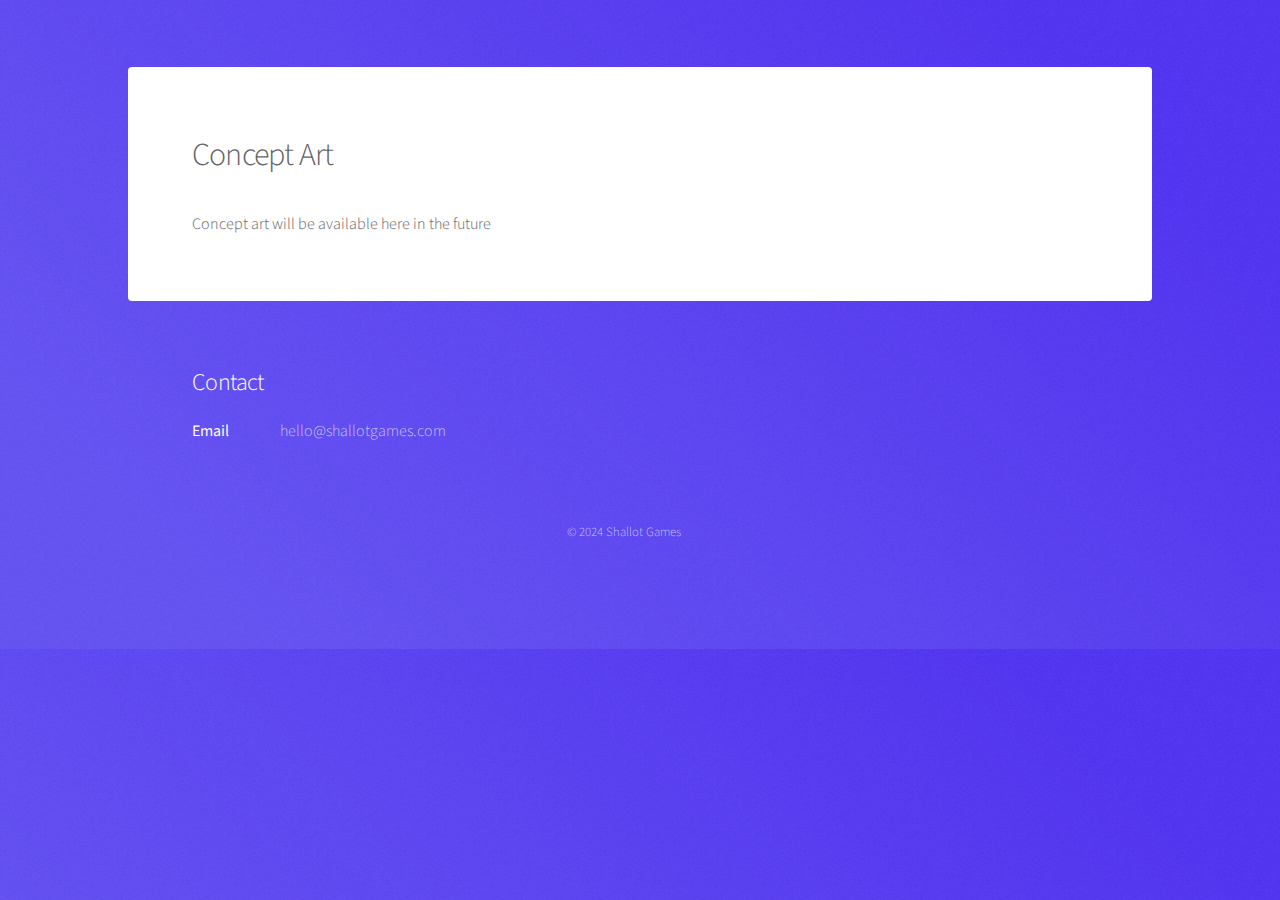
==== conceptart.html @ 22eefe18 "Initial commit" ====
<!DOCTYPE HTML>
<!--
	Stellar by HTML5 UP
	html5up.net | @ajlkn
	Free for personal and commercial use under the CCA 3.0 license (html5up.net/license)
-->
<html>
	<head>
		<title>The Everything Garden</title>
		<meta charset="utf-8" />
		<meta name="viewport" content="width=device-width, initial-scale=1, user-scalable=no" />
		<link rel="stylesheet" href="assets/css/main.css" />
		<link rel="icon" type="image/png" sizes="32x32" href="images/favicon-32x32.png">
		<noscript><link rel="stylesheet" href="assets/css/noscript.css" /></noscript>
	</head>
	<body class="is-preload">

		<!-- Wrapper -->
			<div id="wrapper">

				<!-- Main -->
					<div id="main" style="margin-top: 50pt;">
						<section id="tides" class="main">
							<div class="spotlight">
								<div class="content">
									<header class="major">
										<h2>Concept Art</h2>
									</header>
									<p>Concept art will be available here in the future</p>
								</div>
							</div>
						</section>
					</div>

				<!-- Footer -->
					<footer id="footer">
						
						<section>
							<h2>Contact</h2>
							<dl class="alt">
								<dt>Email</dt>
								<dd><a href="mailto:support@shallotgames.com">hello@shallotgames.com</a></dd>
							</dl>
						</section>
						<p class="copyright">&copy; 2024 Shallot Games</p>
					</footer>

			</div>

		<!-- Scripts -->
			<script src="assets/js/jquery.min.js"></script>
			<script src="assets/js/jquery.scrollex.min.js"></script>
			<script src="assets/js/jquery.scrolly.min.js"></script>
			<script src="assets/js/browser.min.js"></script>
			<script src="assets/js/breakpoints.min.js"></script>
			<script src="assets/js/util.js"></script>
			<script src="assets/js/main.js"></script>

	</body>
</html>
---- assets/css/main.css ----
@import url(fontawesome-all.min.css);
@import 'https://fonts.googleapis.com/css?family=Source+Sans+Pro:300,400';

/*
	Stellar by HTML5 UP
	html5up.net | @ajlkn
	Free for personal and commercial use under the CCA 3.0 license (html5up.net/license)
*/

html, body, div, span, applet, object,
iframe, h1, h2, h3, h4, h5, h6, p, blockquote,
pre, a, abbr, acronym, address, big, cite,
code, del, dfn, em, img, ins, kbd, q, s, samp,
small, strike, strong, sub, sup, tt, var, b,
u, i, center, dl, dt, dd, ol, ul, li, fieldset,
form, label, legend, table, caption, tbody,
tfoot, thead, tr, th, td, article, aside,
canvas, details, embed, figure, figcaption,
footer, header, hgroup, menu, nav, output, ruby,
section, summary, time, mark, audio, video {
	margin: 0;
	padding: 0;
	border: 0;
	font-size: 100%;
	font: inherit;
	vertical-align: baseline;}

article, aside, details, figcaption, figure,
footer, header, hgroup, menu, nav, section {
	display: block;}

body {
	line-height: 1;
}

ol, ul {
	list-style: none;
}

blockquote, q {
	quotes: none;
}

	blockquote:before, blockquote:after, q:before, q:after {
		content: '';
		content: none;
	}

table {
	border-collapse: collapse;
	border-spacing: 0;
}

body {
	-webkit-text-size-adjust: none;
}

mark {
	background-color: transparent;
	color: inherit;
}

input::-moz-focus-inner {
	border: 0;
	padding: 0;
}

input, select, textarea {
	-moz-appearance: none;
	-webkit-appearance: none;
	-ms-appearance: none;
	appearance: none;
}

/* Basic */

	@-ms-viewport {
		width: device-width;
	}

	body {
		-ms-overflow-style: scrollbar;
	}

	@media screen and (max-width: 480px) {

		html, body {
			min-width: 320px;
		}

	}

	html {
		box-sizing: border-box;
	}

	*, *:before, *:after {
		box-sizing: inherit;
	}

	body {
		background-color: #5132f2;
		background-image: url("images/overlay.png"), -moz-linear-gradient(45deg, #6551F4 15%, #5132f2 85%);
		background-image: url("images/overlay.png"), -webkit-linear-gradient(45deg, #6551F4 15%, #5132f2 85%);
		background-image: url("images/overlay.png"), -ms-linear-gradient(45deg, #6551F4 15%, #5132f2 85%);
		background-image: url("images/overlay.png"), linear-gradient(45deg, #6551F4 15%, #5132f2 85%);
	}

		body.is-preload *, body.is-preload *:before, body.is-preload *:after {
			-moz-animation: none !important;
			-webkit-animation: none !important;
			-ms-animation: none !important;
			animation: none !important;
			-moz-transition: none !important;
			-webkit-transition: none !important;
			-ms-transition: none !important;
			transition: none !important;
		}

/* Type */

	body {
		background-color: #5132f2;
		color: rgba(255, 255, 255, 0.65);
	}

	body, input, select, textarea {
		font-family: "Source Sans Pro", Helvetica, sans-serif;
		font-size: 17pt;
		font-weight: 300;
		line-height: 1.65;
	}

		@media screen and (max-width: 1680px) {

			body, input, select, textarea {
				font-size: 14pt;
			}

		}

		@media screen and (max-width: 1280px) {

			body, input, select, textarea {
				font-size: 12pt;
			}

		}

		@media screen and (max-width: 360px) {

			body, input, select, textarea {
				font-size: 11pt;
			}

		}

	a {
		-moz-transition: color 0.2s ease, border-bottom 0.2s ease;
		-webkit-transition: color 0.2s ease, border-bottom 0.2s ease;
		-ms-transition: color 0.2s ease, border-bottom 0.2s ease;
		transition: color 0.2s ease, border-bottom 0.2s ease;
		text-decoration: none;
		color: inherit;
	}

		a:hover {
			border-bottom-color: transparent;
		}

	strong, b {
		font-weight: 400;
	}

	em, i {
		font-style: italic;
	}

	p {
		margin: 0 0 2em 0;
	}

		p.content {
			-moz-columns: 20em 2;
			-webkit-columns: 20em 2;
			-ms-columns: 20em 2;
			columns: 20em 2;
			-moz-column-gap: 2em;
			-webkit-column-gap: 2em;
			-ms-column-gap: 2em;
			column-gap: 2em;
			text-align: justify;
		}

	h1, h2, h3, h4, h5, h6 {
		font-weight: 300;
		line-height: 1.5;
		margin: 0 0 0.7em 0;
		letter-spacing: -0.025em;
	}

		h1 a, h2 a, h3 a, h4 a, h5 a, h6 a {
			color: inherit;
			text-decoration: none;
		}

	h1 {
		font-size: 2.5em;
		line-height: 1.2;
	}

	h2 {
		font-size: 1.5em;
	}

	h3 {
		font-size: 1.25em;
	}

	h4 {
		font-size: 1.1em;
	}

	h5 {
		font-size: 0.9em;
	}

	h6 {
		font-size: 0.7em;
	}

	@media screen and (max-width: 736px) {

		h1 {
			font-size: 2em;
		}

	}

	sub {
		font-size: 0.8em;
		position: relative;
		top: 0.5em;
	}

	sup {
		font-size: 0.8em;
		position: relative;
		top: -0.5em;
	}

	blockquote {
		border-left: solid 4px;
		font-style: italic;
		margin: 0 0 2em 0;
		padding: 0.5em 0 0.5em 2em;
	}

	code {
		border-radius: 8px;
		border: solid 1px;
		font-family: "Courier New", monospace;
		font-size: 0.9em;
		margin: 0 0.25em;
		padding: 0.25em 0.65em;
	}

	pre {
		-webkit-overflow-scrolling: touch;
		font-family: "Courier New", monospace;
		font-size: 0.9em;
		margin: 0 0 2em 0;
	}

		pre code {
			display: block;
			line-height: 1.75;
			padding: 1em 1.5em;
			overflow-x: auto;
		}

	hr {
		border: 0;
		border-bottom: solid 1px;
		margin: 2em 0;
	}

		hr.major {
			margin: 3em 0;
		}

	.align-left {
		text-align: left;
	}

	.align-center {
		text-align: center;
	}

	.align-right {
		text-align: right;
	}

	input, select, textarea {
		color: #ffffff;
	}

	a:hover {
		color: #ffffff;
	}

	strong, b {
		color: #ffffff;
	}

	h1, h2, h3, h4, h5, h6 {
		color: #ffffff;
	}

	blockquote {
		border-left-color: rgba(255, 255, 255, 0.35);
	}

	code {
		background: rgba(255, 255, 255, 0.075);
		border-color: rgba(255, 255, 255, 0.35);
	}

	hr {
		border-bottom-color: rgba(255, 255, 255, 0.35);
	}

	.downloadButton {
		display:block;
		width:100%;
	}

	.downloadButton img
	{
		width: 14em;
	}

	.downloadButton .button
	{
		width: 14em;
	}

/* Row */

	.row {
		display: flex;
		flex-wrap: wrap;
		box-sizing: border-box;
		align-items: stretch;
	}

		.row > * {
			box-sizing: border-box;
		}

		.row.gtr-uniform > * > :last-child {
			margin-bottom: 0;
		}

		.row.aln-left {
			justify-content: flex-start;
		}

		.row.aln-center {
			justify-content: center;
		}

		.row.aln-right {
			justify-content: flex-end;
		}

		.row.aln-top {
			align-items: flex-start;
		}

		.row.aln-middle {
			align-items: center;
		}

		.row.aln-bottom {
			align-items: flex-end;
		}

		.row > .imp {
			order: -1;
		}

		.row > .col-1 {
			width: 8.33333%;
		}

		.row > .off-1 {
			margin-left: 8.33333%;
		}

		.row > .col-2 {
			width: 16.66667%;
		}

		.row > .off-2 {
			margin-left: 16.66667%;
		}

		.row > .col-3 {
			width: 25%;
		}

		.row > .off-3 {
			margin-left: 25%;
		}

		.row > .col-4 {
			width: 33.33333%;
		}

		.row > .off-4 {
			margin-left: 33.33333%;
		}

		.row > .col-5 {
			width: 41.66667%;
		}

		.row > .off-5 {
			margin-left: 41.66667%;
		}

		.row > .col-6 {
			width: 50%;
		}

		.row > .off-6 {
			margin-left: 50%;
		}

		.row > .col-7 {
			width: 58.33333%;
		}

		.row > .off-7 {
			margin-left: 58.33333%;
		}

		.row > .col-8 {
			width: 66.66667%;
		}

		.row > .off-8 {
			margin-left: 66.66667%;
		}

		.row > .col-9 {
			width: 75%;
		}

		.row > .off-9 {
			margin-left: 75%;
		}

		.row > .col-10 {
			width: 83.33333%;
		}

		.row > .off-10 {
			margin-left: 83.33333%;
		}

		.row > .col-11 {
			width: 91.66667%;
		}

		.row > .off-11 {
			margin-left: 91.66667%;
		}

		.row > .col-12 {
			width: 100%;
		}

		.row > .off-12 {
			margin-left: 100%;
		}

		.row.gtr-0 {
			margin-top: 0;
			margin-left: 0em;
		}

			.row.gtr-0 > * {
				padding: 0 0 0 0em;
			}

			.row.gtr-0.gtr-uniform {
				margin-top: 0em;
			}

				.row.gtr-0.gtr-uniform > * {
					padding-top: 0em;
				}

		.row.gtr-25 {
			margin-top: 0;
			margin-left: -0.375em;
		}

			.row.gtr-25 > * {
				padding: 0 0 0 0.375em;
			}

			.row.gtr-25.gtr-uniform {
				margin-top: -0.375em;
			}

				.row.gtr-25.gtr-uniform > * {
					padding-top: 0.375em;
				}

		.row.gtr-50 {
			margin-top: 0;
			margin-left: -0.75em;
		}

			.row.gtr-50 > * {
				padding: 0 0 0 0.75em;
			}

			.row.gtr-50.gtr-uniform {
				margin-top: -0.75em;
			}

				.row.gtr-50.gtr-uniform > * {
					padding-top: 0.75em;
				}

		.row {
			margin-top: 0;
			margin-left: -1.5em;
		}

			.row > * {
				padding: 0 0 0 1.5em;
			}

			.row.gtr-uniform {
				margin-top: -1.5em;
			}

				.row.gtr-uniform > * {
					padding-top: 1.5em;
				}

		.row.gtr-150 {
			margin-top: 0;
			margin-left: -2.25em;
		}

			.row.gtr-150 > * {
				padding: 0 0 0 2.25em;
			}

			.row.gtr-150.gtr-uniform {
				margin-top: -2.25em;
			}

				.row.gtr-150.gtr-uniform > * {
					padding-top: 2.25em;
				}

		.row.gtr-200 {
			margin-top: 0;
			margin-left: -3em;
		}

			.row.gtr-200 > * {
				padding: 0 0 0 3em;
			}

			.row.gtr-200.gtr-uniform {
				margin-top: -3em;
			}

				.row.gtr-200.gtr-uniform > * {
					padding-top: 3em;
				}

		@media screen and (max-width: 1680px) {

			.row {
				display: flex;
				flex-wrap: wrap;
				box-sizing: border-box;
				align-items: stretch;
			}

				.row > * {
					box-sizing: border-box;
				}

				.row.gtr-uniform > * > :last-child {
					margin-bottom: 0;
				}

				.row.aln-left {
					justify-content: flex-start;
				}

				.row.aln-center {
					justify-content: center;
				}

				.row.aln-right {
					justify-content: flex-end;
				}

				.row.aln-top {
					align-items: flex-start;
				}

				.row.aln-middle {
					align-items: center;
				}

				.row.aln-bottom {
					align-items: flex-end;
				}

				.row > .imp-xlarge {
					order: -1;
				}

				.row > .col-1-xlarge {
					width: 8.33333%;
				}

				.row > .off-1-xlarge {
					margin-left: 8.33333%;
				}

				.row > .col-2-xlarge {
					width: 16.66667%;
				}

				.row > .off-2-xlarge {
					margin-left: 16.66667%;
				}

				.row > .col-3-xlarge {
					width: 25%;
				}

				.row > .off-3-xlarge {
					margin-left: 25%;
				}

				.row > .col-4-xlarge {
					width: 33.33333%;
				}

				.row > .off-4-xlarge {
					margin-left: 33.33333%;
				}

				.row > .col-5-xlarge {
					width: 41.66667%;
				}

				.row > .off-5-xlarge {
					margin-left: 41.66667%;
				}

				.row > .col-6-xlarge {
					width: 50%;
				}

				.row > .off-6-xlarge {
					margin-left: 50%;
				}

				.row > .col-7-xlarge {
					width: 58.33333%;
				}

				.row > .off-7-xlarge {
					margin-left: 58.33333%;
				}

				.row > .col-8-xlarge {
					width: 66.66667%;
				}

				.row > .off-8-xlarge {
					margin-left: 66.66667%;
				}

				.row > .col-9-xlarge {
					width: 75%;
				}

				.row > .off-9-xlarge {
					margin-left: 75%;
				}

				.row > .col-10-xlarge {
					width: 83.33333%;
				}

				.row > .off-10-xlarge {
					margin-left: 83.33333%;
				}

				.row > .col-11-xlarge {
					width: 91.66667%;
				}

				.row > .off-11-xlarge {
					margin-left: 91.66667%;
				}

				.row > .col-12-xlarge {
					width: 100%;
				}

				.row > .off-12-xlarge {
					margin-left: 100%;
				}

				.row.gtr-0 {
					margin-top: 0;
					margin-left: 0em;
				}

					.row.gtr-0 > * {
						padding: 0 0 0 0em;
					}

					.row.gtr-0.gtr-uniform {
						margin-top: 0em;
					}

						.row.gtr-0.gtr-uniform > * {
							padding-top: 0em;
						}

				.row.gtr-25 {
					margin-top: 0;
					margin-left: -0.375em;
				}

					.row.gtr-25 > * {
						padding: 0 0 0 0.375em;
					}

					.row.gtr-25.gtr-uniform {
						margin-top: -0.375em;
					}

						.row.gtr-25.gtr-uniform > * {
							padding-top: 0.375em;
						}

				.row.gtr-50 {
					margin-top: 0;
					margin-left: -0.75em;
				}

					.row.gtr-50 > * {
						padding: 0 0 0 0.75em;
					}

					.row.gtr-50.gtr-uniform {
						margin-top: -0.75em;
					}

						.row.gtr-50.gtr-uniform > * {
							padding-top: 0.75em;
						}

				.row {
					margin-top: 0;
					margin-left: -1.5em;
				}

					.row > * {
						padding: 0 0 0 1.5em;
					}

					.row.gtr-uniform {
						margin-top: -1.5em;
					}

						.row.gtr-uniform > * {
							padding-top: 1.5em;
						}

				.row.gtr-150 {
					margin-top: 0;
					margin-left: -2.25em;
				}

					.row.gtr-150 > * {
						padding: 0 0 0 2.25em;
					}

					.row.gtr-150.gtr-uniform {
						margin-top: -2.25em;
					}

						.row.gtr-150.gtr-uniform > * {
							padding-top: 2.25em;
						}

				.row.gtr-200 {
					margin-top: 0;
					margin-left: -3em;
				}

					.row.gtr-200 > * {
						padding: 0 0 0 3em;
					}

					.row.gtr-200.gtr-uniform {
						margin-top: -3em;
					}

						.row.gtr-200.gtr-uniform > * {
							padding-top: 3em;
						}

		}

		@media screen and (max-width: 1280px) {

			.row {
				display: flex;
				flex-wrap: wrap;
				box-sizing: border-box;
				align-items: stretch;
			}

				.row > * {
					box-sizing: border-box;
				}

				.row.gtr-uniform > * > :last-child {
					margin-bottom: 0;
				}

				.row.aln-left {
					justify-content: flex-start;
				}

				.row.aln-center {
					justify-content: center;
				}

				.row.aln-right {
					justify-content: flex-end;
				}

				.row.aln-top {
					align-items: flex-start;
				}

				.row.aln-middle {
					align-items: center;
				}

				.row.aln-bottom {
					align-items: flex-end;
				}

				.row > .imp-large {
					order: -1;
				}

				.row > .col-1-large {
					width: 8.33333%;
				}

				.row > .off-1-large {
					margin-left: 8.33333%;
				}

				.row > .col-2-large {
					width: 16.66667%;
				}

				.row > .off-2-large {
					margin-left: 16.66667%;
				}

				.row > .col-3-large {
					width: 25%;
				}

				.row > .off-3-large {
					margin-left: 25%;
				}

				.row > .col-4-large {
					width: 33.33333%;
				}

				.row > .off-4-large {
					margin-left: 33.33333%;
				}

				.row > .col-5-large {
					width: 41.66667%;
				}

				.row > .off-5-large {
					margin-left: 41.66667%;
				}

				.row > .col-6-large {
					width: 50%;
				}

				.row > .off-6-large {
					margin-left: 50%;
				}

				.row > .col-7-large {
					width: 58.33333%;
				}

				.row > .off-7-large {
					margin-left: 58.33333%;
				}

				.row > .col-8-large {
					width: 66.66667%;
				}

				.row > .off-8-large {
					margin-left: 66.66667%;
				}

				.row > .col-9-large {
					width: 75%;
				}

				.row > .off-9-large {
					margin-left: 75%;
				}

				.row > .col-10-large {
					width: 83.33333%;
				}

				.row > .off-10-large {
					margin-left: 83.33333%;
				}

				.row > .col-11-large {
					width: 91.66667%;
				}

				.row > .off-11-large {
					margin-left: 91.66667%;
				}

				.row > .col-12-large {
					width: 100%;
				}

				.row > .off-12-large {
					margin-left: 100%;
				}

				.row.gtr-0 {
					margin-top: 0;
					margin-left: 0em;
				}

					.row.gtr-0 > * {
						padding: 0 0 0 0em;
					}

					.row.gtr-0.gtr-uniform {
						margin-top: 0em;
					}

						.row.gtr-0.gtr-uniform > * {
							padding-top: 0em;
						}

				.row.gtr-25 {
					margin-top: 0;
					margin-left: -0.375em;
				}

					.row.gtr-25 > * {
						padding: 0 0 0 0.375em;
					}

					.row.gtr-25.gtr-uniform {
						margin-top: -0.375em;
					}

						.row.gtr-25.gtr-uniform > * {
							padding-top: 0.375em;
						}

				.row.gtr-50 {
					margin-top: 0;
					margin-left: -0.75em;
				}

					.row.gtr-50 > * {
						padding: 0 0 0 0.75em;
					}

					.row.gtr-50.gtr-uniform {
						margin-top: -0.75em;
					}

						.row.gtr-50.gtr-uniform > * {
							padding-top: 0.75em;
						}

				.row {
					margin-top: 0;
					margin-left: -1.5em;
				}

					.row > * {
						padding: 0 0 0 1.5em;
					}

					.row.gtr-uniform {
						margin-top: -1.5em;
					}

						.row.gtr-uniform > * {
							padding-top: 1.5em;
						}

				.row.gtr-150 {
					margin-top: 0;
					margin-left: -2.25em;
				}

					.row.gtr-150 > * {
						padding: 0 0 0 2.25em;
					}

					.row.gtr-150.gtr-uniform {
						margin-top: -2.25em;
					}

						.row.gtr-150.gtr-uniform > * {
							padding-top: 2.25em;
						}

				.row.gtr-200 {
					margin-top: 0;
					margin-left: -3em;
				}

					.row.gtr-200 > * {
						padding: 0 0 0 3em;
					}

					.row.gtr-200.gtr-uniform {
						margin-top: -3em;
					}

						.row.gtr-200.gtr-uniform > * {
							padding-top: 3em;
						}

		}

		@media screen and (max-width: 980px) {

			.downloadButton {
				width: 100%;
			}

			.downloadButton img
			{
				width: 19em;
			}

			.downloadButton .button
			{
				width: 19em;
			}

			.row {
				display: flex;
				flex-wrap: wrap;
				box-sizing: border-box;
				align-items: stretch;
			}

				.row > * {
					box-sizing: border-box;
				}

				.row.gtr-uniform > * > :last-child {
					margin-bottom: 0;
				}

				.row.aln-left {
					justify-content: flex-start;
				}

				.row.aln-center {
					justify-content: center;
				}

				.row.aln-right {
					justify-content: flex-end;
				}

				.row.aln-top {
					align-items: flex-start;
				}

				.row.aln-middle {
					align-items: center;
				}

				.row.aln-bottom {
					align-items: flex-end;
				}

				.row > .imp-medium {
					order: -1;
				}

				.row > .col-1-medium {
					width: 8.33333%;
				}

				.row > .off-1-medium {
					margin-left: 8.33333%;
				}

				.row > .col-2-medium {
					width: 16.66667%;
				}

				.row > .off-2-medium {
					margin-left: 16.66667%;
				}

				.row > .col-3-medium {
					width: 25%;
				}

				.row > .off-3-medium {
					margin-left: 25%;
				}

				.row > .col-4-medium {
					width: 33.33333%;
				}

				.row > .off-4-medium {
					margin-left: 33.33333%;
				}

				.row > .col-5-medium {
					width: 41.66667%;
				}

				.row > .off-5-medium {
					margin-left: 41.66667%;
				}

				.row > .col-6-medium {
					width: 50%;
				}

				.row > .off-6-medium {
					margin-left: 50%;
				}

				.row > .col-7-medium {
					width: 58.33333%;
				}

				.row > .off-7-medium {
					margin-left: 58.33333%;
				}

				.row > .col-8-medium {
					width: 66.66667%;
				}

				.row > .off-8-medium {
					margin-left: 66.66667%;
				}

				.row > .col-9-medium {
					width: 75%;
				}

				.row > .off-9-medium {
					margin-left: 75%;
				}

				.row > .col-10-medium {
					width: 83.33333%;
				}

				.row > .off-10-medium {
					margin-left: 83.33333%;
				}

				.row > .col-11-medium {
					width: 91.66667%;
				}

				.row > .off-11-medium {
					margin-left: 91.66667%;
				}

				.row > .col-12-medium {
					width: 100%;
				}

				.row > .off-12-medium {
					margin-left: 100%;
				}

				.row.gtr-0 {
					margin-top: 0;
					margin-left: 0em;
				}

					.row.gtr-0 > * {
						padding: 0 0 0 0em;
					}

					.row.gtr-0.gtr-uniform {
						margin-top: 0em;
					}

						.row.gtr-0.gtr-uniform > * {
							padding-top: 0em;
						}

				.row.gtr-25 {
					margin-top: 0;
					margin-left: -0.375em;
				}

					.row.gtr-25 > * {
						padding: 0 0 0 0.375em;
					}

					.row.gtr-25.gtr-uniform {
						margin-top: -0.375em;
					}

						.row.gtr-25.gtr-uniform > * {
							padding-top: 0.375em;
						}

				.row.gtr-50 {
					margin-top: 0;
					margin-left: -0.75em;
				}

					.row.gtr-50 > * {
						padding: 0 0 0 0.75em;
					}

					.row.gtr-50.gtr-uniform {
						margin-top: -0.75em;
					}

						.row.gtr-50.gtr-uniform > * {
							padding-top: 0.75em;
						}

				.row {
					margin-top: 0;
					margin-left: -1.5em;
				}

					.row > * {
						padding: 0 0 0 1.5em;
					}

					.row.gtr-uniform {
						margin-top: -1.5em;
					}

						.row.gtr-uniform > * {
							padding-top: 1.5em;
						}

				.row.gtr-150 {
					margin-top: 0;
					margin-left: -2.25em;
				}

					.row.gtr-150 > * {
						padding: 0 0 0 2.25em;
					}

					.row.gtr-150.gtr-uniform {
						margin-top: -2.25em;
					}

						.row.gtr-150.gtr-uniform > * {
							padding-top: 2.25em;
						}

				.row.gtr-200 {
					margin-top: 0;
					margin-left: -3em;
				}

					.row.gtr-200 > * {
						padding: 0 0 0 3em;
					}

					.row.gtr-200.gtr-uniform {
						margin-top: -3em;
					}

						.row.gtr-200.gtr-uniform > * {
							padding-top: 3em;
						}

		}

		@media screen and (max-width: 736px) {

			.downloadButton {
				width: 100%;
			}

			.downloadButton img
			{
				width: 15em;
			}

			.downloadButton .button
			{
				width: 15em;
			}

			.row {
				display: flex;
				flex-wrap: wrap;
				box-sizing: border-box;
				align-items: stretch;
			}

				.row > * {
					box-sizing: border-box;
				}

				.row.gtr-uniform > * > :last-child {
					margin-bottom: 0;
				}

				.row.aln-left {
					justify-content: flex-start;
				}

				.row.aln-center {
					justify-content: center;
				}

				.row.aln-right {
					justify-content: flex-end;
				}

				.row.aln-top {
					align-items: flex-start;
				}

				.row.aln-middle {
					align-items: center;
				}

				.row.aln-bottom {
					align-items: flex-end;
				}

				.row > .imp-small {
					order: -1;
				}

				.row > .col-1-small {
					width: 8.33333%;
				}

				.row > .off-1-small {
					margin-left: 8.33333%;
				}

				.row > .col-2-small {
					width: 16.66667%;
				}

				.row > .off-2-small {
					margin-left: 16.66667%;
				}

				.row > .col-3-small {
					width: 25%;
				}

				.row > .off-3-small {
					margin-left: 25%;
				}

				.row > .col-4-small {
					width: 33.33333%;
				}

				.row > .off-4-small {
					margin-left: 33.33333%;
				}

				.row > .col-5-small {
					width: 41.66667%;
				}

				.row > .off-5-small {
					margin-left: 41.66667%;
				}

				.row > .col-6-small {
					width: 50%;
				}

				.row > .off-6-small {
					margin-left: 50%;
				}

				.row > .col-7-small {
					width: 58.33333%;
				}

				.row > .off-7-small {
					margin-left: 58.33333%;
				}

				.row > .col-8-small {
					width: 66.66667%;
				}

				.row > .off-8-small {
					margin-left: 66.66667%;
				}

				.row > .col-9-small {
					width: 75%;
				}

				.row > .off-9-small {
					margin-left: 75%;
				}

				.row > .col-10-small {
					width: 83.33333%;
				}

				.row > .off-10-small {
					margin-left: 83.33333%;
				}

				.row > .col-11-small {
					width: 91.66667%;
				}

				.row > .off-11-small {
					margin-left: 91.66667%;
				}

				.row > .col-12-small {
					width: 100%;
				}

				.row > .off-12-small {
					margin-left: 100%;
				}

				.row.gtr-0 {
					margin-top: 0;
					margin-left: 0em;
				}

					.row.gtr-0 > * {
						padding: 0 0 0 0em;
					}

					.row.gtr-0.gtr-uniform {
						margin-top: 0em;
					}

						.row.gtr-0.gtr-uniform > * {
							padding-top: 0em;
						}

				.row.gtr-25 {
					margin-top: 0;
					margin-left: -0.25em;
				}

					.row.gtr-25 > * {
						padding: 0 0 0 0.25em;
					}

					.row.gtr-25.gtr-uniform {
						margin-top: -0.25em;
					}

						.row.gtr-25.gtr-uniform > * {
							padding-top: 0.25em;
						}

				.row.gtr-50 {
					margin-top: 0;
					margin-left: -0.5em;
				}

					.row.gtr-50 > * {
						padding: 0 0 0 0.5em;
					}

					.row.gtr-50.gtr-uniform {
						margin-top: -0.5em;
					}

						.row.gtr-50.gtr-uniform > * {
							padding-top: 0.5em;
						}

				.row {
					margin-top: 0;
					margin-left: -1em;
				}

					.row > * {
						padding: 0 0 0 1em;
					}

					.row.gtr-uniform {
						margin-top: -1em;
					}

						.row.gtr-uniform > * {
							padding-top: 1em;
						}

				.row.gtr-150 {
					margin-top: 0;
					margin-left: -1.5em;
				}

					.row.gtr-150 > * {
						padding: 0 0 0 1.5em;
					}

					.row.gtr-150.gtr-uniform {
						margin-top: -1.5em;
					}

						.row.gtr-150.gtr-uniform > * {
							padding-top: 1.5em;
						}

				.row.gtr-200 {
					margin-top: 0;
					margin-left: -2em;
				}

					.row.gtr-200 > * {
						padding: 0 0 0 2em;
					}

					.row.gtr-200.gtr-uniform {
						margin-top: -2em;
					}

						.row.gtr-200.gtr-uniform > * {
							padding-top: 2em;
						}

		}

		@media screen and (max-width: 480px) {

			.row {
				display: flex;
				flex-wrap: wrap;
				box-sizing: border-box;
				align-items: stretch;
			}

				.row > * {
					box-sizing: border-box;
				}

				.row.gtr-uniform > * > :last-child {
					margin-bottom: 0;
				}

				.row.aln-left {
					justify-content: flex-start;
				}

				.row.aln-center {
					justify-content: center;
				}

				.row.aln-right {
					justify-content: flex-end;
				}

				.row.aln-top {
					align-items: flex-start;
				}

				.row.aln-middle {
					align-items: center;
				}

				.row.aln-bottom {
					align-items: flex-end;
				}

				.row > .imp-xsmall {
					order: -1;
				}

				.row > .col-1-xsmall {
					width: 8.33333%;
				}

				.row > .off-1-xsmall {
					margin-left: 8.33333%;
				}

				.row > .col-2-xsmall {
					width: 16.66667%;
				}

				.row > .off-2-xsmall {
					margin-left: 16.66667%;
				}

				.row > .col-3-xsmall {
					width: 25%;
				}

				.row > .off-3-xsmall {
					margin-left: 25%;
				}

				.row > .col-4-xsmall {
					width: 33.33333%;
				}

				.row > .off-4-xsmall {
					margin-left: 33.33333%;
				}

				.row > .col-5-xsmall {
					width: 41.66667%;
				}

				.row > .off-5-xsmall {
					margin-left: 41.66667%;
				}

				.row > .col-6-xsmall {
					width: 50%;
				}

				.row > .off-6-xsmall {
					margin-left: 50%;
				}

				.row > .col-7-xsmall {
					width: 58.33333%;
				}

				.row > .off-7-xsmall {
					margin-left: 58.33333%;
				}

				.row > .col-8-xsmall {
					width: 66.66667%;
				}

				.row > .off-8-xsmall {
					margin-left: 66.66667%;
				}

				.row > .col-9-xsmall {
					width: 75%;
				}

				.row > .off-9-xsmall {
					margin-left: 75%;
				}

				.row > .col-10-xsmall {
					width: 83.33333%;
				}

				.row > .off-10-xsmall {
					margin-left: 83.33333%;
				}

				.row > .col-11-xsmall {
					width: 91.66667%;
				}

				.row > .off-11-xsmall {
					margin-left: 91.66667%;
				}

				.row > .col-12-xsmall {
					width: 100%;
				}

				.row > .off-12-xsmall {
					margin-left: 100%;
				}

				.row.gtr-0 {
					margin-top: 0;
					margin-left: 0em;
				}

					.row.gtr-0 > * {
						padding: 0 0 0 0em;
					}

					.row.gtr-0.gtr-uniform {
						margin-top: 0em;
					}

						.row.gtr-0.gtr-uniform > * {
							padding-top: 0em;
						}

				.row.gtr-25 {
					margin-top: 0;
					margin-left: -0.3125em;
				}

					.row.gtr-25 > * {
						padding: 0 0 0 0.3125em;
					}

					.row.gtr-25.gtr-uniform {
						margin-top: -0.3125em;
					}

						.row.gtr-25.gtr-uniform > * {
							padding-top: 0.3125em;
						}

				.row.gtr-50 {
					margin-top: 0;
					margin-left: -0.625em;
				}

					.row.gtr-50 > * {
						padding: 0 0 0 0.625em;
					}

					.row.gtr-50.gtr-uniform {
						margin-top: -0.625em;
					}

						.row.gtr-50.gtr-uniform > * {
							padding-top: 0.625em;
						}

				.row {
					margin-top: 0;
					margin-left: -1.25em;
				}

					.row > * {
						padding: 0 0 0 1.25em;
					}

					.row.gtr-uniform {
						margin-top: -1.25em;
					}

						.row.gtr-uniform > * {
							padding-top: 1.25em;
						}

				.row.gtr-150 {
					margin-top: 0;
					margin-left: -1.875em;
				}

					.row.gtr-150 > * {
						padding: 0 0 0 1.875em;
					}

					.row.gtr-150.gtr-uniform {
						margin-top: -1.875em;
					}

						.row.gtr-150.gtr-uniform > * {
							padding-top: 1.875em;
						}

				.row.gtr-200 {
					margin-top: 0;
					margin-left: -2.5em;
				}

					.row.gtr-200 > * {
						padding: 0 0 0 2.5em;
					}

					.row.gtr-200.gtr-uniform {
						margin-top: -2.5em;
					}

						.row.gtr-200.gtr-uniform > * {
							padding-top: 2.5em;
						}

		}

/* Box */

	.box {
		border-radius: 8px;
		border: solid;
		margin-bottom: 2em;
		padding: 1.5em;
	}

		.box > :last-child,
		.box > :last-child > :last-child,
		.box > :last-child > :last-child > :last-child {
			margin-bottom: 0;
		}

		.box.alt {
			border: 0;
			border-radius: 0;
			padding: 0;
		}

	.box {
		border-color: rgba(255, 255, 255, 0.35);
	}

/* Button */

	input[type="submit"],
	input[type="reset"],
	input[type="button"],
	button,
	.button {
		-moz-appearance: none;
		-webkit-appearance: none;
		-ms-appearance: none;
		appearance: none;
		-moz-transition: background-color 0.2s ease-in-out, color 0.2s ease-in-out;
		-webkit-transition: background-color 0.2s ease-in-out, color 0.2s ease-in-out;
		-ms-transition: background-color 0.2s ease-in-out, color 0.2s ease-in-out;
		transition: background-color 0.2s ease-in-out, color 0.2s ease-in-out;
		border-radius: 8px;
		border: 0;
		cursor: pointer;
		display: inline-block;
		font-weight: 300;
		height: 2.75em;
		line-height: 2.75em;
		min-width: 9.25em;
		padding: 0 1.5em;
		text-align: center;
		text-decoration: none;
		white-space: nowrap;
	}

		input[type="submit"].icon,
		input[type="reset"].icon,
		input[type="button"].icon,
		button.icon,
		.button.icon {
			padding-left: 1.35em;
		}

			input[type="submit"].icon:before,
			input[type="reset"].icon:before,
			input[type="button"].icon:before,
			button.icon:before,
			.button.icon:before {
				margin-right: 0.5em;
			}

		input[type="submit"].fit,
		input[type="reset"].fit,
		input[type="button"].fit,
		button.fit,
		.button.fit {
			width: 100%;
		}

		input[type="submit"].small,
		input[type="reset"].small,
		input[type="button"].small,
		button.small,
		.button.small {
			font-size: 0.8em;
		}

		input[type="submit"].large,
		input[type="reset"].large,
		input[type="button"].large,
		button.large,
		.button.large {
			font-size: 1.35em;
		}

		input[type="submit"].disabled, input[type="submit"]:disabled,
		input[type="reset"].disabled,
		input[type="reset"]:disabled,
		input[type="button"].disabled,
		input[type="button"]:disabled,
		button.disabled,
		button:disabled,
		.button.disabled,
		.button:disabled {
			pointer-events: none;
			opacity: 0.25;
		}

		@media screen and (max-width: 736px) {

			input[type="submit"],
			input[type="reset"],
			input[type="button"],
			button,
			.button {
				min-width: 0;
			}

		}

	input[type="submit"],
	input[type="reset"],
	input[type="button"],
	button,
	.button {
		background-color: transparent;
		box-shadow: inset 0 0 0 1px rgba(255, 255, 255, 0.35);
		color: #ffffff !important;
	}

		input[type="submit"]:hover,
		input[type="reset"]:hover,
		input[type="button"]:hover,
		button:hover,
		.button:hover {
			background-color: rgba(255, 255, 255, 0.075);
		}

		input[type="submit"]:active,
		input[type="reset"]:active,
		input[type="button"]:active,
		button:active,
		.button:active {
			background-color: rgba(255, 255, 255, 0.2);
		}

		input[type="submit"].icon:before,
		input[type="reset"].icon:before,
		input[type="button"].icon:before,
		button.icon:before,
		.button.icon:before {
			color: rgba(255, 255, 255, 0.5);
		}

		input[type="submit"].primary,
		input[type="reset"].primary,
		input[type="button"].primary,
		button.primary,
		.button.primary {
			background-color: #8cc9f0;
			color: #ffffff !important;
			box-shadow: none;
		}

			input[type="submit"].primary:hover,
			input[type="reset"].primary:hover,
			input[type="button"].primary:hover,
			button.primary:hover,
			.button.primary:hover {
				background-color: #9acff2;
			}

			input[type="submit"].primary:active,
			input[type="reset"].primary:active,
			input[type="button"].primary:active,
			button.primary:active,
			.button.primary:active {
				background-color: #7ec3ee;
			}

			input[type="submit"].primary.icon:before,
			input[type="reset"].primary.icon:before,
			input[type="button"].primary.icon:before,
			button.primary.icon:before,
			.button.primary.icon:before {
				color: #ffffff !important;
			}

/* Form */

	form {
		margin: 0 0 2em 0;
	}

	label {
		display: block;
		font-size: 0.9em;
		font-weight: 400;
		margin: 0 0 1em 0;
	}

	input[type="text"],
	input[type="password"],
	input[type="email"],
	select,
	textarea {
		-moz-appearance: none;
		-webkit-appearance: none;
		-ms-appearance: none;
		appearance: none;
		border-radius: 8px;
		border: solid 1px;
		color: inherit;
		display: block;
		outline: 0;
		padding: 0 1em;
		text-decoration: none;
		width: 100%;
	}

		input[type="text"]:invalid,
		input[type="password"]:invalid,
		input[type="email"]:invalid,
		select:invalid,
		textarea:invalid {
			box-shadow: none;
		}

	select {
		background-size: 1.25rem;
		background-repeat: no-repeat;
		background-position: calc(100% - 1rem) center;
		height: 2.75em;
		padding-right: 2.75em;
		text-overflow: ellipsis;
	}

		select:focus::-ms-value {
			background-color: transparent;
		}

		select::-ms-expand {
			display: none;
		}

	input[type="text"],
	input[type="password"],
	input[type="email"],
	select {
		height: 2.75em;
	}

	textarea {
		padding: 0.75em 1em;
	}

	input[type="checkbox"],
	input[type="radio"] {
		-moz-appearance: none;
		-webkit-appearance: none;
		-ms-appearance: none;
		appearance: none;
		display: block;
		float: left;
		margin-right: -2em;
		opacity: 0;
		width: 1em;
		z-index: -1;
	}

		input[type="checkbox"] + label,
		input[type="radio"] + label {
			text-decoration: none;
			cursor: pointer;
			display: inline-block;
			font-size: 1em;
			font-weight: 300;
			padding-left: 2.4em;
			padding-right: 0.75em;
			position: relative;
		}

			input[type="checkbox"] + label:before,
			input[type="radio"] + label:before {
				-moz-osx-font-smoothing: grayscale;
				-webkit-font-smoothing: antialiased;
				display: inline-block;
				font-style: normal;
				font-variant: normal;
				text-rendering: auto;
				line-height: 1;
				text-transform: none !important;
				font-family: 'Font Awesome 5 Free';
				font-weight: 900;
			}

			input[type="checkbox"] + label:before,
			input[type="radio"] + label:before {
				border-radius: 8px;
				border: solid 1px;
				content: '';
				display: inline-block;
				font-size: 0.8em;
				height: 2.0625em;
				left: 0;
				line-height: 2.0625em;
				position: absolute;
				text-align: center;
				top: 0;
				width: 2.0625em;
			}

		input[type="checkbox"]:checked + label:before,
		input[type="radio"]:checked + label:before {
			content: '\f00c';
		}

	input[type="checkbox"] + label:before {
		border-radius: 8px;
	}

	input[type="radio"] + label:before {
		border-radius: 100%;
	}

	::-webkit-input-placeholder {
		opacity: 1.0;
	}

	:-moz-placeholder {
		opacity: 1.0;
	}

	::-moz-placeholder {
		opacity: 1.0;
	}

	:-ms-input-placeholder {
		opacity: 1.0;
	}

	label {
		color: #ffffff;
	}

	input[type="text"],
	input[type="password"],
	input[type="email"],
	select,
	textarea {
		background-color: rgba(255, 255, 255, 0.075);
		border-color: rgba(255, 255, 255, 0.35);
	}

		input[type="text"]:focus,
		input[type="password"]:focus,
		input[type="email"]:focus,
		select:focus,
		textarea:focus {
			border-color: #8cc9f0;
			box-shadow: 0 0 0 1px #8cc9f0;
		}

	select {
		background-image: url("data:image/svg+xml;charset=utf8,%3Csvg xmlns='http://www.w3.org/2000/svg' width='40' height='40' preserveAspectRatio='none' viewBox='0 0 40 40'%3E%3Cpath d='M9.4,12.3l10.4,10.4l10.4-10.4c0.2-0.2,0.5-0.4,0.9-0.4c0.3,0,0.6,0.1,0.9,0.4l3.3,3.3c0.2,0.2,0.4,0.5,0.4,0.9 c0,0.4-0.1,0.6-0.4,0.9L20.7,31.9c-0.2,0.2-0.5,0.4-0.9,0.4c-0.3,0-0.6-0.1-0.9-0.4L4.3,17.3c-0.2-0.2-0.4-0.5-0.4-0.9 c0-0.4,0.1-0.6,0.4-0.9l3.3-3.3c0.2-0.2,0.5-0.4,0.9-0.4S9.1,12.1,9.4,12.3z' fill='rgba(255, 255, 255, 0.35)' /%3E%3C/svg%3E");
	}

		select option {
			color: #ffffff;
			background: #935d8c;
		}

	input[type="checkbox"] + label,
	input[type="radio"] + label {
		color: rgba(255, 255, 255, 0.65);
	}

		input[type="checkbox"] + label:before,
		input[type="radio"] + label:before {
			background: rgba(255, 255, 255, 0.075);
			border-color: rgba(255, 255, 255, 0.35);
		}

	input[type="checkbox"]:checked + label:before,
	input[type="radio"]:checked + label:before {
		background-color: #ffffff;
		border-color: #ffffff;
		color: #935d8c;
	}

	input[type="checkbox"]:focus + label:before,
	input[type="radio"]:focus + label:before {
		border-color: #8cc9f0;
		box-shadow: 0 0 0 1px #8cc9f0;
	}

	::-webkit-input-placeholder {
		color: rgba(255, 255, 255, 0.5) !important;
	}

	:-moz-placeholder {
		color: rgba(255, 255, 255, 0.5) !important;
	}

	::-moz-placeholder {
		color: rgba(255, 255, 255, 0.5) !important;
	}

	:-ms-input-placeholder {
		color: rgba(255, 255, 255, 0.5) !important;
	}

	.formerize-placeholder {
		color: rgba(255, 255, 255, 0.5) !important;
	}

/* Icon */

	.icon {
		text-decoration: none;
		-moz-transition: background-color 0.2s ease-in-out, color 0.2s ease-in-out;
		-webkit-transition: background-color 0.2s ease-in-out, color 0.2s ease-in-out;
		-ms-transition: background-color 0.2s ease-in-out, color 0.2s ease-in-out;
		transition: background-color 0.2s ease-in-out, color 0.2s ease-in-out;
		border-bottom: none;
		position: relative;
	}

		.icon:before {
			-moz-osx-font-smoothing: grayscale;
			-webkit-font-smoothing: antialiased;
			display: inline-block;
			font-style: normal;
			font-variant: normal;
			text-rendering: auto;
			line-height: 1;
			text-transform: none !important;
			font-family: 'Font Awesome 5 Free';
			font-weight: 400;
		}

		.icon > .label {
			display: none;
		}

		.icon:before {
			line-height: solid;
		}

		.icon.solid:before {
			font-weight: 900;
		}

		.icon.brands:before {
			font-family: 'Font Awesome 5 Brands';
		}

		.icon.major {
			border: solid 1px;
			display: inline-block;
			border-radius: 100%;
			padding: 0.65em;
			margin: 0 0 2em 0;
			cursor: default;
		}

			.icon.major:before {
				display: inline-block;
				font-size: 6.25rem;
				width: 2.25em;
				height: 2.25em;
				line-height: 2.2em;
				border-radius: 100%;
				border: solid 1px;
				text-align: center;
			}

		.icon.alt {
			display: inline-block;
			border: solid 1px;
			border-radius: 100%;
		}

			.icon.alt:before {
				display: block;
				font-size: 1.25em;
				width: 2em;
				height: 2em;
				text-align: center;
				line-height: 2em;
			}

		.icon.style1 {
			color: #efa8b0;
		}

		.icon.style2 {
			color: #c79cc8;
		}

		.icon.style3 {
			color: #a89cc8;
		}

		.icon.style4 {
			color: #9bb2e1;
		}

		.icon.style5 {
			color: #8cc9f0;
		}

		@media screen and (max-width: 1680px) {

			.icon.major:before {
				font-size: 5.5rem;
			}

		}

		@media screen and (max-width: 1280px) {

			.icon.major:before {
				font-size: 4.75rem;
			}

		}

		@media screen and (max-width: 736px) {

			.icon.major {
				margin: 0 0 1.5em 0;
				padding: 0.35em;
			}

				.icon.major:before {
					font-size: 3.5rem;
				}

		}

	.icon.major {
		border-color: rgba(255, 255, 255, 0.35);
	}

		.icon.major:before {
			border-color: rgba(255, 255, 255, 0.35);
		}

	.icon.alt {
		border-color: rgba(255, 255, 255, 0.35);
		color: #ffffff;
	}

		.icon.alt:hover {
			background-color: rgba(255, 255, 255, 0.075);
		}

		.icon.alt:active {
			background-color: rgba(255, 255, 255, 0.2);
		}

/* Image */

	.image {
		border-radius: 8px;
		border: 0;
		display: inline-block;
		position: relative;
	}

		.image img {
			border-radius: 8px;
			display: block;
		}

		.image.left, .image.right {
			max-width: 40%;
		}

			.image.left img, .image.right img {
				width: 100%;
			}

		.image.left {
			float: left;
			margin: 0 1.5em 1em 0;
			top: 0.25em;
		}

		.image.right {
			float: right;
			margin: 0 0 1em 1.5em;
			top: 0.25em;
		}

		.image.fit {
			display: block;
			margin: 0 0 2em 0;
			width: 100%;
		}

			.image.fit img {
				width: 100%;
			}

		.image.main {
			display: block;
			margin: 0 0 3em 0;
			width: 100%;
		}

			.image.main img {
				width: 100%;
			}

/* List */

	ol {
		list-style: decimal;
		margin: 0 0 2em 0;
		padding-left: 1.25em;
	}

		ol li {
			padding-left: 0.25em;
		}

	ul {
		list-style: disc;
		margin: 0 0 2em 0;
		padding-left: 1em;
	}

		ul li {
			padding-left: 0.5em;
		}

		ul.alt {
			list-style: none;
			padding-left: 0;
		}

			ul.alt li {
				border-top: solid 1px;
				padding: 0.5em 0;
			}

				ul.alt li:first-child {
					border-top: 0;
					padding-top: 0;
				}

	dl {
		margin: 0 0 2em 0;
	}

		dl dt {
			display: block;
			font-weight: 400;
			margin: 0 0 1em 0;
		}

		dl dd {
			margin-left: 2em;
		}

		dl.alt dt {
			display: block;
			width: 3em;
			margin: 0;
			clear: left;
			float: left;
		}

		dl.alt dd {
			margin: 0 0 0.85em 5.5em;
		}

		dl.alt:after {
			content: '';
			display: block;
			clear: both;
		}

	ul.alt li {
		border-top-color: rgba(255, 255, 255, 0.35);
	}

	dl dt {
		color: #ffffff;
	}

/* Actions */

	ul.actions {
		display: -moz-flex;
		display: -webkit-flex;
		display: -ms-flex;
		display: flex;
		cursor: default;
		list-style: none;
		margin-left: -1em;
		padding-left: 0;
	}

		ul.actions li {
			padding: 0 0 0 1em;
			vertical-align: middle;
		}

		ul.actions.special {
			-moz-justify-content: center;
			-webkit-justify-content: center;
			-ms-justify-content: center;
			justify-content: center;
			width: 100%;
			margin-left: 0;
		}

			ul.actions.special li:first-child {
				padding-left: 0;
			}

		ul.actions.stacked {
			-moz-flex-direction: column;
			-webkit-flex-direction: column;
			-ms-flex-direction: column;
			flex-direction: column;
			margin-left: 0;
		}

			ul.actions.stacked li {
				padding: 1.3em 0 0 0;
			}

				ul.actions.stacked li:first-child {
					padding-top: 0;
				}

		ul.actions.fit {
			width: calc(100% + 1em);
		}

			ul.actions.fit li {
				-moz-flex-grow: 1;
				-webkit-flex-grow: 1;
				-ms-flex-grow: 1;
				flex-grow: 1;
				-moz-flex-shrink: 1;
				-webkit-flex-shrink: 1;
				-ms-flex-shrink: 1;
				flex-shrink: 1;
				width: 100%;
			}

				ul.actions.fit li > * {
					width: 100%;
				}

			ul.actions.fit.stacked {
				width: 100%;
			}

		@media screen and (max-width: 480px) {

			ul.actions:not(.fixed) {
				-moz-flex-direction: column;
				-webkit-flex-direction: column;
				-ms-flex-direction: column;
				flex-direction: column;
				margin-left: 0;
				width: 100% !important;
			}

				ul.actions:not(.fixed) li {
					-moz-flex-grow: 1;
					-webkit-flex-grow: 1;
					-ms-flex-grow: 1;
					flex-grow: 1;
					-moz-flex-shrink: 1;
					-webkit-flex-shrink: 1;
					-ms-flex-shrink: 1;
					flex-shrink: 1;
					padding: 1em 0 0 0;
					text-align: center;
					width: 100%;
				}

					ul.actions:not(.fixed) li > * {
						width: 100%;
					}

					ul.actions:not(.fixed) li:first-child {
						padding-top: 0;
					}

					ul.actions:not(.fixed) li input[type="submit"],
					ul.actions:not(.fixed) li input[type="reset"],
					ul.actions:not(.fixed) li input[type="button"],
					ul.actions:not(.fixed) li button,
					ul.actions:not(.fixed) li .button {
						width: 100%;
					}

						ul.actions:not(.fixed) li input[type="submit"].icon:before,
						ul.actions:not(.fixed) li input[type="reset"].icon:before,
						ul.actions:not(.fixed) li input[type="button"].icon:before,
						ul.actions:not(.fixed) li button.icon:before,
						ul.actions:not(.fixed) li .button.icon:before {
							margin-left: -0.5rem;
						}

		}

/* Icons */

	ul.icons {
		cursor: default;
		list-style: none;
		padding-left: 0;
	}

		ul.icons li {
			display: inline-block;
			padding: 0 0.65em 0 0;
		}

			ul.icons li:last-child {
				padding-right: 0 !important;
			}

/* Section/Article */

	section.special, article.special {
		text-align: center;
	}

	header.major {
		margin-bottom: 3em;
	}

		header.major h2 {
			font-size: 2em;
		}

			header.major h2:after {
				display: none;
				content: '';
				width: 3.25em;
				height: 2px;
				margin: 0.7em 0 1em 0;
				border-radius: 2px;
			}

				section.special header.major h2:after, article.special header.major h2:after {
					margin-left: auto;
					margin-right: auto;
				}

		header.major p {
			font-size: 1.25em;
			letter-spacing: -0.025em;
		}

		header.major.special {
			text-align: center;
		}

			header.major.special h2:after {
				margin-left: auto;
				margin-right: auto;
			}

	footer.major {
		margin-top: 3em;
	}

	@media screen and (max-width: 736px) {

		header.major {
			margin-bottom: 0;
		}

			header.major h2 {
				font-size: 1.5em;
			}

			header.major p {
				font-size: 1em;
				letter-spacing: 0;
			}

				header.major p br {
					display: none;
				}

		footer.major {
			margin-top: 0;
		}

	}

	header.major h2:after {
		background-color: rgba(255, 255, 255, 0.35);
	}

/* Table */

	.table-wrapper {
		-webkit-overflow-scrolling: touch;
		overflow-x: auto;
	}

	table {
		margin: 0 0 2em 0;
		width: 100%;
	}

		table tbody tr {
			border: solid 1px;
			border-left: 0;
			border-right: 0;
		}

		table td {
			padding: 0.75em 0.75em;
		}

		table th {
			font-size: 0.9em;
			font-weight: 400;
			padding: 0 0.75em 0.75em 0.75em;
			text-align: left;
		}

		table thead {
			border-bottom: solid 2px;
		}

		table tfoot {
			border-top: solid 2px;
		}

		table.alt {
			border-collapse: separate;
		}

			table.alt tbody tr td {
				border: solid 1px;
				border-left-width: 0;
				border-top-width: 0;
			}

				table.alt tbody tr td:first-child {
					border-left-width: 1px;
				}

			table.alt tbody tr:first-child td {
				border-top-width: 1px;
			}

			table.alt thead {
				border-bottom: 0;
			}

			table.alt tfoot {
				border-top: 0;
			}

	table tbody tr {
		border-color: rgba(255, 255, 255, 0.35);
	}

		table tbody tr:nth-child(2n + 1) {
			background-color: rgba(255, 255, 255, 0.075);
		}

	table th {
		color: #ffffff;
	}

	table thead {
		border-bottom-color: rgba(255, 255, 255, 0.35);
	}

	table tfoot {
		border-top-color: rgba(255, 255, 255, 0.35);
	}

	table.alt tbody tr td {
		border-color: rgba(255, 255, 255, 0.35);
	}

/* Features */

	.features {
		display: -moz-flex;
		display: -webkit-flex;
		display: -ms-flex;
		display: flex;
		-moz-flex-wrap: wrap;
		-webkit-flex-wrap: wrap;
		-ms-flex-wrap: wrap;
		flex-wrap: wrap;
		-moz-justify-content: center;
		-webkit-justify-content: center;
		-ms-justify-content: center;
		justify-content: center;
		width: calc(100% + 2em);
		margin: 0 0 3em -2em;
		padding: 0;
		list-style: none;
	}

		.features li {
			width: calc(33.33333% - 2em);
			margin-left: 2em;
			margin-top: 3em;
			padding: 0;
		}

			.features li:nth-child(1), .features li:nth-child(2), .features li:nth-child(3) {
				margin-top: 0;
			}

			.features li > :last-child {
				margin-bottom: 0;
			}

		@media screen and (max-width: 980px) {

			.features li {
				width: calc(50% - 2em);
			}

				.features li:nth-child(3) {
					margin-top: 3em;
				}

		}

		@media screen and (max-width: 736px) {

			.features {
				width: 100%;
				margin: 0 0 2em 0;
			}

				.features li {
					width: 100%;
					margin-left: 0;
					margin-top: 2em;
				}

					.features li:nth-child(2), .features li:nth-child(3) {
						margin-top: 2em;
					}

		}

/* Statistics */

	.statistics {
		display: -moz-flex;
		display: -webkit-flex;
		display: -ms-flex;
		display: flex;
		width: 100%;
		margin: 0 0 3em 0;
		padding: 0;
		list-style: none;
		cursor: default;
	}

		.statistics li {
			-moz-flex: 1;
			-webkit-flex: 1;
			-ms-flex: 1;
			flex: 1;
			padding: 1.5em;
			color: #ffffff;
			text-align: center;
		}

			.statistics li.style1 {
				background-color: #efa8b0;
			}

			.statistics li.style2 {
				background-color: #c79cc8;
			}

			.statistics li.style3 {
				background-color: #a89cc8;
			}

			.statistics li.style4 {
				background-color: #9bb2e1;
			}

			.statistics li.style5 {
				background-color: #8cc9f0;
			}

			.statistics li strong, .statistics li b {
				display: block;
				font-size: 2em;
				line-height: 1.1;
				color: inherit !important;
				font-weight: 300;
				letter-spacing: -0.025em;
			}

			.statistics li:first-child {
				border-top-left-radius: 8px;
				border-bottom-left-radius: 8px;
			}

			.statistics li:last-child {
				border-top-right-radius: 8px;
				border-bottom-right-radius: 8px;
			}

			.statistics li .icon {
				display: inline-block;
			}

				.statistics li .icon:before {
					font-size: 2.75rem;
					line-height: 1.3;
				}

		@media screen and (max-width: 980px) {

			.statistics li strong, .statistics li b {
				font-size: 1.5em;
			}

		}

		@media screen and (max-width: 736px) {

			.statistics {
				display: block;
				width: 20em;
				max-width: 100%;
				margin: 0 auto 2em auto;
			}

				.statistics li:first-child {
					border-bottom-left-radius: 0;
					border-top-right-radius: 8px;
				}

				.statistics li:last-child {
					border-top-right-radius: 0;
					border-bottom-left-radius: 8px;
				}

				.statistics li .icon:before {
					font-size: 3.75rem;
				}

				.statistics li strong, .statistics li b {
					font-size: 2.5em;
				}

		}

/* Spotlight */

	.spotlight {
		display: -moz-flex;
		display: -webkit-flex;
		display: -ms-flex;
		display: flex;
		-moz-align-items: center;
		-webkit-align-items: center;
		-ms-align-items: center;
		align-items: center;
		margin: 0 0 2em 0;
	}

	.spotlight.switch {
		flex-direction: row-reverse;
	}

		.spotlight .content {
			-moz-flex: 1;
			-webkit-flex: 1;
			-ms-flex: 1;
			flex: 1;
		}

		.spotlight.switch .content {
			text-align:right;
		}

			.spotlight .content > :last-child {
				margin-bottom: 0;
			}

			.spotlight .content header.major {
				margin: 0 0 2em 0;
			}

		.spotlight .image {
			display: inline-block;
			margin-left: 4em;
			padding: 0.65em;
		}

		.spotlight.switch .image {
			margin-left: 0em;
			margin-right: 4em;
		}

			.spotlight .image img {
				display: block;
				width: 20em;
			}

		@media screen and (max-width: 980px) {

			.spotlight {
				-moz-flex-direction: column-reverse;
				-webkit-flex-direction: column-reverse;
				-ms-flex-direction: column-reverse;
				flex-direction: column-reverse;
				text-align: center;
			}

			.spotlight.switch {
				flex-direction: column-reverse;
			}

				.spotlight .content {
					-moz-flex: 0 1 auto;
					-webkit-flex: 0 1 auto;
					-ms-flex: 0 1 auto;
					flex: 0 1 auto;
					width: 100%;
				}

				.spotlight.switch .content {
					text-align:center;
				}

					.spotlight .content header.major h2:after {
						margin-left: auto;
						margin-right: auto;
					}

					.spotlight .content .actions {
						-moz-justify-content: center;
						-webkit-justify-content: center;
						-ms-justify-content: center;
						justify-content: center;
						width: calc(100% + 1em);
					}

				.spotlight .image {
					-moz-flex: 0 1 auto;
					-webkit-flex: 0 1 auto;
					-ms-flex: 0 1 auto;
					flex: 0 1 auto;
					margin-left: 0;
					margin-bottom: 2em;
				}

				.spotlight.switch .image {
					margin-left: 0;
					margin-right: 0;
				}

		}

		@media screen and (max-width: 736px) {

			.spotlight .image {
				padding: 0.35em;
			}

				.spotlight .image img {
					width: 16em;
				}

		}

	.spotlight .image {
		border-color: rgba(255, 255, 255, 0.35);
	}

/* Header */

	#header {
		padding: 5em 5em 1em 5em ;
		text-align: center;
	}

		#header h1 {
			margin: 0 0 0.25em 0;
		}

		#header p {
			font-size: 1.25em;
			letter-spacing: -0.025em;
		}

		#header.alt {
			padding: 7em 5em 4em 5em ;
		}

			#header.alt h1 {
				font-size: 3.25em;
			}

			#header.alt > * {
				-moz-transition: opacity 3s ease;
				-webkit-transition: opacity 3s ease;
				-ms-transition: opacity 3s ease;
				transition: opacity 3s ease;
				-moz-transition-delay: 0.5s;
				-webkit-transition-delay: 0.5s;
				-ms-transition-delay: 0.5s;
				transition-delay: 0.5s;
				opacity: 1;
			}

			#header.alt .logo {
				-moz-transition: opacity 1.25s ease;
				-webkit-transition: opacity 1.25s ease;
				-ms-transition: opacity 1.25s ease;
				transition: opacity 1.25s ease;
				-moz-transition-delay: 0s;
				-webkit-transition-delay: 0s;
				-ms-transition-delay: 0s;
				transition-delay: 0s;
				display: block;
				margin: 0 0 1.5em 0;
			}

				#header.alt .logo img {
					display: block;
					margin: 0 auto;
					max-width: 33%;
					padding-right: 1em;
				}

		@media screen and (max-width: 1280px) {

			#header {
				padding: 4em 4em 0.1em 4em ;
			}

				#header.alt {
					padding: 6em 4em 3em 4em ;
				}

		}

		@media screen and (max-width: 980px) {

			#header {
				padding: 4em 3em 0.1em 3em ;
			}


				#header.alt {
					padding: 5em 3em 2em 3em ;
				}

		}

		@media screen and (max-width: 736px) {

			#header {
				padding: 3em 2em 0.1em 2em ;
			}


				#header.alt .logo img {
					max-width: 70%;
				}

				#header p {
					font-size: 1em;
					letter-spacing: 0;
				}

					#header p br {
						display: none;
					}

				#header.alt {
					padding: 4em 2em 1em 2em ;
				}

					#header.alt h1 {
						font-size: 2.5em;
					}

		}

		@media screen and (max-width: 480px) {

			#header {
				padding: 3em 1.5em 0.1em 1.5em ;
			}

				#header.alt {
					padding: 4em 1.5em 1em 1.5em ;
				}

		}

		@media screen and (max-width: 360px) {

			#header {
				padding: 2.5em 1em 0.1em 1em ;
			}

				#header.alt {
					padding: 3.5em 1em 0.5em 1em ;
				}

		}

		body.is-preload #header.alt > * {
			opacity: 0;
		}

		body.is-preload #header.alt .logo {
			-moz-transform: scale(0.8) rotate(-30deg);
			-webkit-transform: scale(0.8) rotate(-30deg);
			-ms-transform: scale(0.8) rotate(-30deg);
			transform: scale(0.8) rotate(-30deg);
		}

/* Nav */

	#nav {
		-moz-transition: background-color 0.2s ease, border-top-left-radius 0.2s ease, border-top-right-radius 0.2s ease, padding 0.2s ease;
		-webkit-transition: background-color 0.2s ease, border-top-left-radius 0.2s ease, border-top-right-radius 0.2s ease, padding 0.2s ease;
		-ms-transition: background-color 0.2s ease, border-top-left-radius 0.2s ease, border-top-right-radius 0.2s ease, padding 0.2s ease;
		transition: background-color 0.2s ease, border-top-left-radius 0.2s ease, border-top-right-radius 0.2s ease, padding 0.2s ease;
		background-color: #ffffff;
		color: #636363;
		position: absolute;
		width: 64em;
		max-width: calc(100% - 4em);
		padding: 1em;
		background-color: #f7f7f7;
		border-top-left-radius: 0.25em;
		border-top-right-radius: 0.25em;
		cursor: default;
		text-align: center;
	}

		#nav input, #nav select, #nav textarea {
			color: #636363;
		}

		#nav a:hover {
			color: #636363;
		}

		#nav strong, #nav b {
			color: #636363;
		}

		#nav h1, #nav h2, #nav h3, #nav h4, #nav h5, #nav h6 {
			color: #636363;
		}

		#nav blockquote {
			border-left-color: #dddddd;
		}

		#nav code {
			background: rgba(222, 222, 222, 0.25);
			border-color: #dddddd;
		}

		#nav hr {
			border-bottom-color: #dddddd;
		}

		#nav + #main {
			padding-top: 4.25em;
		}

		#nav ul {
			margin: 0;
			padding: 0;
			list-style: none;
		}

			#nav ul li {
				-moz-transition: margin 0.2s ease;
				-webkit-transition: margin 0.2s ease;
				-ms-transition: margin 0.2s ease;
				transition: margin 0.2s ease;
				display: inline-block;
				margin: 0 0.35em;
				padding: 0;
				vertical-align: middle;
			}

				#nav ul li a {
					-moz-transition: font-size 0.2s ease;
					-webkit-transition: font-size 0.2s ease;
					-ms-transition: font-size 0.2s ease;
					transition: font-size 0.2s ease;
					display: inline-block;
					height: 2.25em;
					line-height: 2.25em;
					padding: 0 1.25em;
					border: 0;
					border-radius: 8px;
					box-shadow: inset 0 0 0 1px transparent;
				}

					#nav ul li a:hover {
						background-color: rgba(222, 222, 222, 0.25);
					}

					#nav ul li a.active {
						background-color: #ffffff;
						box-shadow: none;
					}

		#nav.alt {
			position: fixed;
			top: 0;
			padding: 0.5em 1em;
			background-color: rgba(247, 247, 247, 0.95);
			border-top-left-radius: 0;
			border-top-right-radius: 0;
			z-index: 10000;
		}

			#nav.alt ul li {
				margin: 0 0.175em;
			}

				#nav.alt ul li a {
					font-size: 0.9em;
				}

		@media screen and (max-width: 736px) {

			#nav {
				display: none;
			}

				#nav + #main {
					padding-top: 0;
				}

		}

/* Main */

	#main {
		background-color: #ffffff;
		color: #636363;
		border-radius: 0.25em;
	}

		#main input, #main select, #main textarea {
			color: #636363;
		}

		#main a:hover {
			color: #636363;
		}

		#main strong, #main b {
			color: #636363;
		}

		#main h1, #main h2, #main h3, #main h4, #main h5, #main h6 {
			color: #636363;
		}

		#main blockquote {
			border-left-color: #dddddd;
		}

		#main code {
			background: rgba(222, 222, 222, 0.25);
			border-color: #dddddd;
		}

		#main hr {
			border-bottom-color: #dddddd;
		}

		#main .box {
			border-color: #dddddd;
		}

		#main input[type="submit"],
		#main input[type="reset"],
		#main input[type="button"],
		#main button,
		#main .button {
			background-color: transparent;
			box-shadow: inset 0 0 0 1px #dddddd;
			color: #636363 !important;
		}

			#main input[type="submit"]:hover,
			#main input[type="reset"]:hover,
			#main input[type="button"]:hover,
			#main button:hover,
			#main .button:hover {
				background-color: rgba(222, 222, 222, 0.25);
			}

			#main input[type="submit"]:active,
			#main input[type="reset"]:active,
			#main input[type="button"]:active,
			#main button:active,
			#main .button:active {
				background-color: rgba(222, 222, 222, 0.5);
			}

			#main input[type="submit"].icon:before,
			#main input[type="reset"].icon:before,
			#main input[type="button"].icon:before,
			#main button.icon:before,
			#main .button.icon:before {
				color: rgba(99, 99, 99, 0.25);
			}

			#main input[type="submit"].primary,
			#main input[type="reset"].primary,
			#main input[type="button"].primary,
			#main button.primary,
			#main .button.primary {
				background-color: #8cc9f0;
				color: #ffffff !important;
				box-shadow: none;
			}

				#main input[type="submit"].primary:hover,
				#main input[type="reset"].primary:hover,
				#main input[type="button"].primary:hover,
				#main button.primary:hover,
				#main .button.primary:hover {
					background-color: #9acff2;
				}

				#main input[type="submit"].primary:active,
				#main input[type="reset"].primary:active,
				#main input[type="button"].primary:active,
				#main button.primary:active,
				#main .button.primary:active {
					background-color: #7ec3ee;
				}

				#main input[type="submit"].primary.icon:before,
				#main input[type="reset"].primary.icon:before,
				#main input[type="button"].primary.icon:before,
				#main button.primary.icon:before,
				#main .button.primary.icon:before {
					color: #ffffff !important;
				}

		#main label {
			color: #636363;
		}

		#main input[type="text"],
		#main input[type="password"],
		#main input[type="email"],
		#main select,
		#main textarea {
			background-color: rgba(222, 222, 222, 0.25);
			border-color: #dddddd;
		}

			#main input[type="text"]:focus,
			#main input[type="password"]:focus,
			#main input[type="email"]:focus,
			#main select:focus,
			#main textarea:focus {
				border-color: #8cc9f0;
				box-shadow: 0 0 0 1px #8cc9f0;
			}

		#main select {
			background-image: url("data:image/svg+xml;charset=utf8,%3Csvg xmlns='http://www.w3.org/2000/svg' width='40' height='40' preserveAspectRatio='none' viewBox='0 0 40 40'%3E%3Cpath d='M9.4,12.3l10.4,10.4l10.4-10.4c0.2-0.2,0.5-0.4,0.9-0.4c0.3,0,0.6,0.1,0.9,0.4l3.3,3.3c0.2,0.2,0.4,0.5,0.4,0.9 c0,0.4-0.1,0.6-0.4,0.9L20.7,31.9c-0.2,0.2-0.5,0.4-0.9,0.4c-0.3,0-0.6-0.1-0.9-0.4L4.3,17.3c-0.2-0.2-0.4-0.5-0.4-0.9 c0-0.4,0.1-0.6,0.4-0.9l3.3-3.3c0.2-0.2,0.5-0.4,0.9-0.4S9.1,12.1,9.4,12.3z' fill='%23dddddd' /%3E%3C/svg%3E");
		}

			#main select option {
				color: #636363;
				background: #ffffff;
			}

		#main input[type="checkbox"] + label,
		#main input[type="radio"] + label {
			color: #636363;
		}

			#main input[type="checkbox"] + label:before,
			#main input[type="radio"] + label:before {
				background: rgba(222, 222, 222, 0.25);
				border-color: #dddddd;
			}

		#main input[type="checkbox"]:checked + label:before,
		#main input[type="radio"]:checked + label:before {
			background-color: #636363;
			border-color: #636363;
			color: #ffffff;
		}

		#main input[type="checkbox"]:focus + label:before,
		#main input[type="radio"]:focus + label:before {
			border-color: #8cc9f0;
			box-shadow: 0 0 0 1px #8cc9f0;
		}

		#main ::-webkit-input-placeholder {
			color: rgba(99, 99, 99, 0.25) !important;
		}

		#main :-moz-placeholder {
			color: rgba(99, 99, 99, 0.25) !important;
		}

		#main ::-moz-placeholder {
			color: rgba(99, 99, 99, 0.25) !important;
		}

		#main :-ms-input-placeholder {
			color: rgba(99, 99, 99, 0.25) !important;
		}

		#main .formerize-placeholder {
			color: rgba(99, 99, 99, 0.25) !important;
		}

		#main .icon.major {
			border-color: #dddddd;
		}

			#main .icon.major:before {
				border-color: #dddddd;
			}

		#main .icon.alt {
			border-color: #dddddd;
			color: #636363;
		}

			#main .icon.alt:hover {
				background-color: rgba(222, 222, 222, 0.25);
			}

			#main .icon.alt:active {
				background-color: rgba(222, 222, 222, 0.5);
			}

		#main ul.alt li {
			border-top-color: #dddddd;
		}

		#main dl dt {
			color: #636363;
		}

		#main header.major h2:after {
			background-color: #dddddd;
			background-image: -moz-linear-gradient(90deg, #efa8b0, #a89cc8, #8cc9f0);
			background-image: -webkit-linear-gradient(90deg, #efa8b0, #a89cc8, #8cc9f0);
			background-image: -ms-linear-gradient(90deg, #efa8b0, #a89cc8, #8cc9f0);
			background-image: linear-gradient(90deg, #efa8b0, #a89cc8, #8cc9f0);
		}

		#main table tbody tr {
			border-color: #dddddd;
		}

			#main table tbody tr:nth-child(2n + 1) {
				background-color: rgba(222, 222, 222, 0.25);
			}

		#main table th {
			color: #636363;
		}

		#main table thead {
			border-bottom-color: #dddddd;
		}

		#main table tfoot {
			border-top-color: #dddddd;
		}

		#main table.alt tbody tr td {
			border-color: #dddddd;
		}

		#main > .main {
			padding: 5em 5em 3em 5em ;
			border-top: solid 1px #dddddd;
		}

			#main > .main:first-child {
				border-top: 0;
			}


		@media screen and (max-width: 1280px) {

			#main > .main {
				padding: 4em 4em 2em 4em ;
			}

				#main > .main > .image.main:first-child {
					margin: -4em 0 4em -4em;
					width: calc(100% + 8em);
				}

		}

		@media screen and (max-width: 980px) {

			#main > .main {
				padding: 4em 3em 2em 3em ;
			}

				#main > .main > .image.main:first-child {
					margin: -4em 0 4em -3em;
					width: calc(100% + 6em);
				}

		}

		@media screen and (max-width: 736px) {

			#main > .main {
				padding: 3em 2em 1em 2em ;
			}

				#main > .main > .image.main:first-child {
					margin: -3em 0 2em -2em;
					width: calc(100% + 4em);
				}

		}

		@media screen and (max-width: 480px) {

			#main > .main {
				padding: 3em 1.5em 1em 1.5em ;
			}

				#main > .main > .image.main:first-child {
					margin: -3em 0 1.5em -1.5em;
					width: calc(100% + 3em);
				}

		}

		@media screen and (max-width: 360px) {

			#main {
				border-radius: 0;
			}

				#main > .main {
					padding: 2.5em 1em 0.5em 1em ;
				}

					#main > .main > .image.main:first-child {
						margin: -2.5em 0 1.5em -1em;
						width: calc(100% + 2em);
						border-radius: 0;
					}

						#main > .main > .image.main:first-child img {
							border-radius: 0;
						}

		}

/* Footer */

	#footer {
		display: -moz-flex;
		display: -webkit-flex;
		display: -ms-flex;
		display: flex;
		-moz-flex-wrap: wrap;
		-webkit-flex-wrap: wrap;
		-ms-flex-wrap: wrap;
		flex-wrap: wrap;
		padding: 5em 5em 3em 5em ;
		width: calc(100% + 2em);
		margin: 0 0 3em -2em;
	}

		#footer > * {
			width: calc(50% - 2em);
			margin-left: 2em;
		}

		#footer .copyright {
			width: 100%;
			margin: 2.5em 0 2em 0;
			font-size: 0.8em;
			text-align: center;
		}

		@media screen and (max-width: 1280px) {

			#footer {
				padding: 4em 4em 2em 4em ;
			}

		}

		@media screen and (max-width: 980px) {

			#footer {
				padding: 4em 3em 2em 3em ;
				display: block;
				margin: 0 0 3em 0;
				width: 100%;
			}

				#footer > * {
					width: 100%;
					margin-left: 0;
					margin-bottom: 3em;
				}

				#footer .copyright {
					text-align: left;
				}

		}

		@media screen and (max-width: 736px) {

			#footer {
				padding: 3em 2em 1em 2em ;
			}

		}

		@media screen and (max-width: 480px) {

			#footer {
				padding: 3em 1.5em 1em 1.5em ;
			}

		}

		@media screen and (max-width: 480px) {

			#footer {
				padding: 2.5em 1em 0.5em 1em ;
			}

		}

/* Wrapper */

	#wrapper {
		width: 64em;
		max-width: calc(100% - 4em);
		margin: 0 auto;
	}

		@media screen and (max-width: 480px) {

			#wrapper {
				max-width: calc(100% - 2em);
			}

		}

		@media screen and (max-width: 360px) {

			#wrapper {
				max-width: 100%;
			}

		}
---- assets/css/noscript.css ----
/*
	Stellar by HTML5 UP
	html5up.net | @ajlkn
	Free for personal and commercial use under the CCA 3.0 license (html5up.net/license)
*/

/* Header */

	body.is-preload #header.alt > * {
		opacity: 1;
	}

	body.is-preload #header.alt .logo {
		-moz-transform: none;
		-webkit-transform: none;
		-ms-transform: none;
		transform: none;
	}
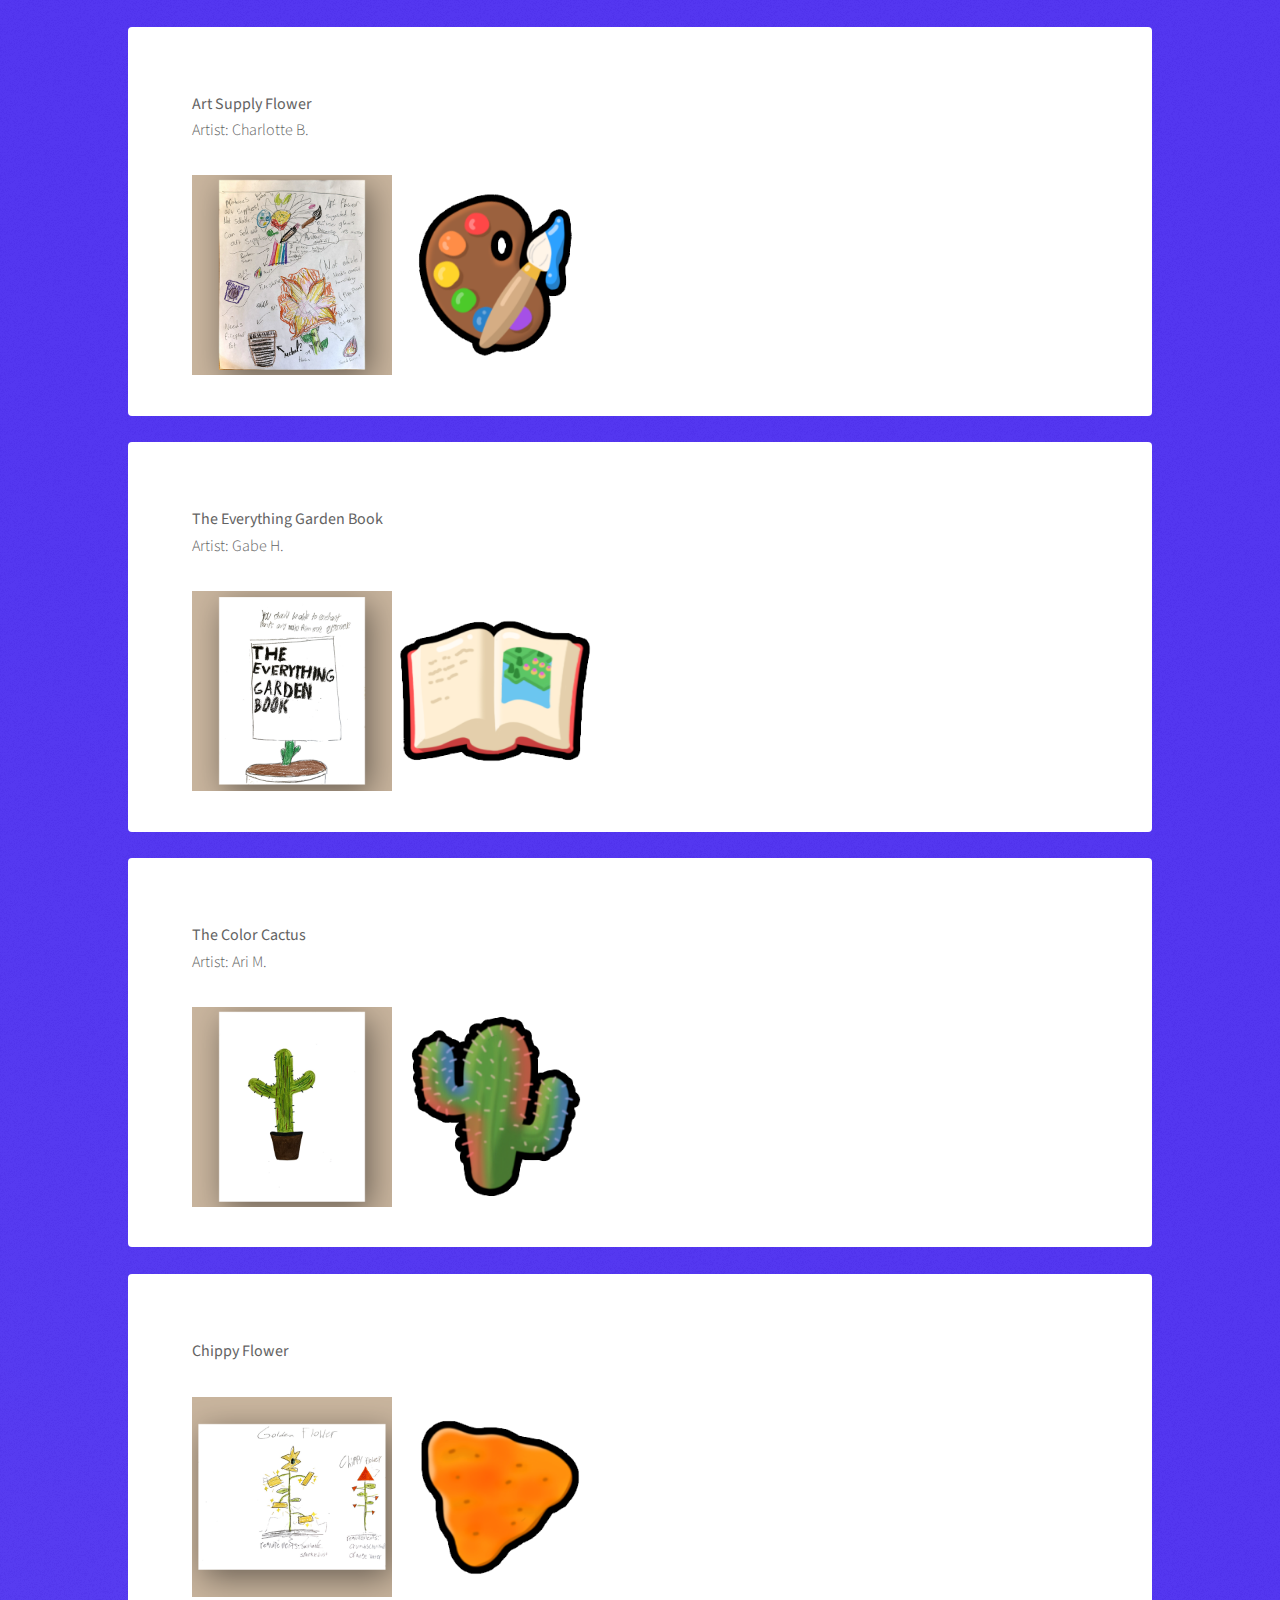
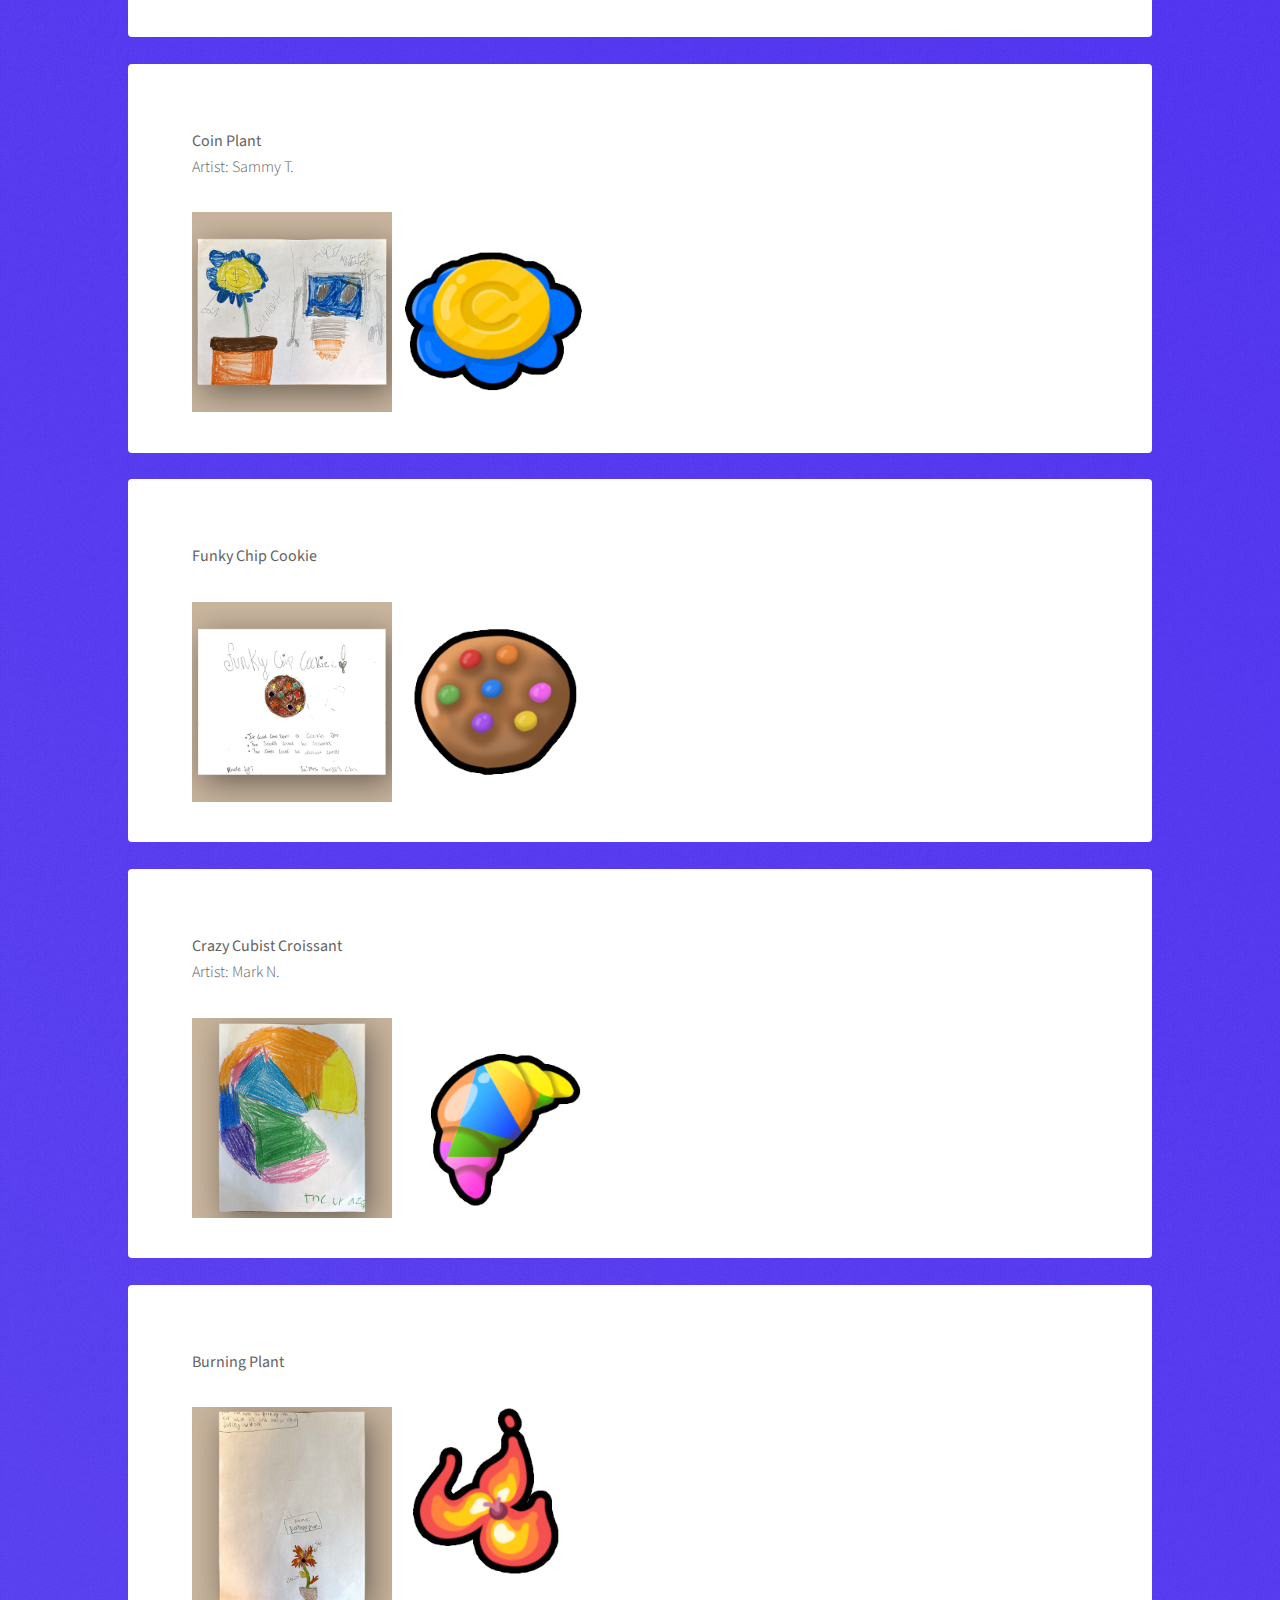
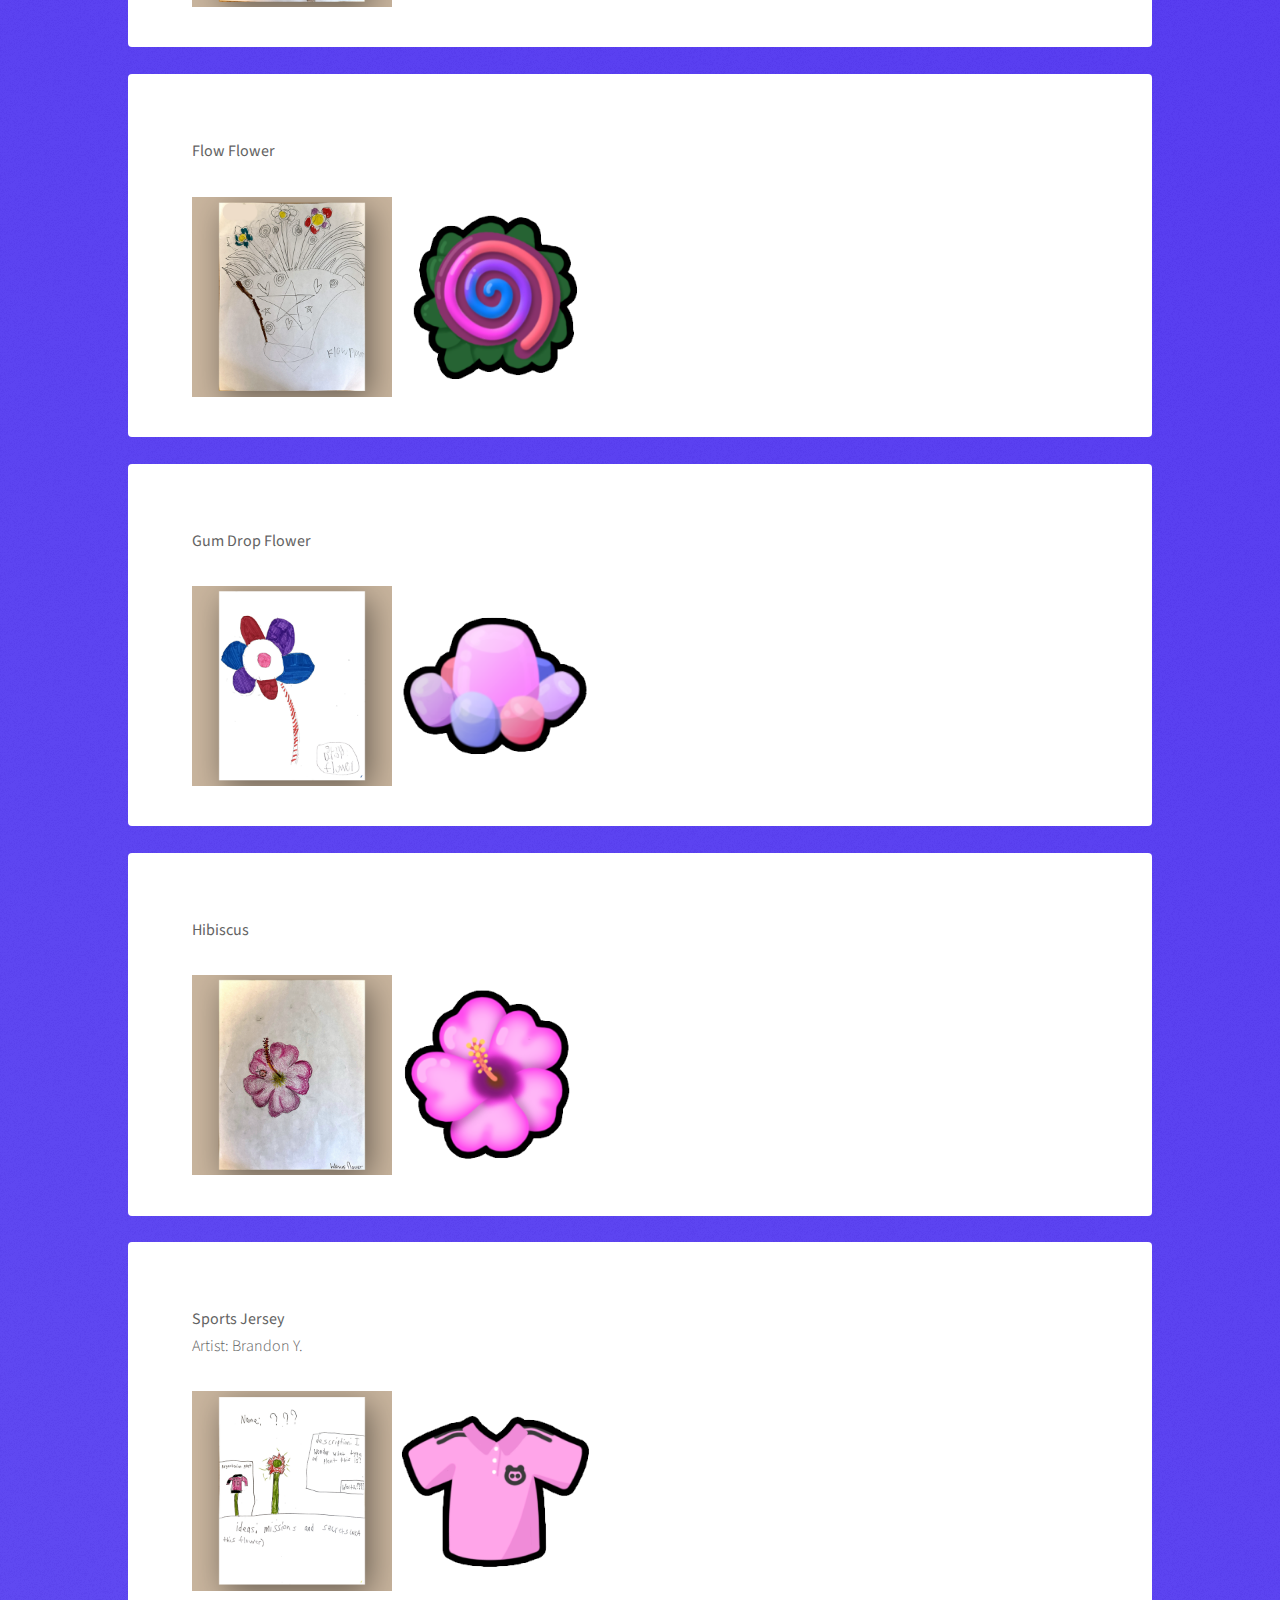
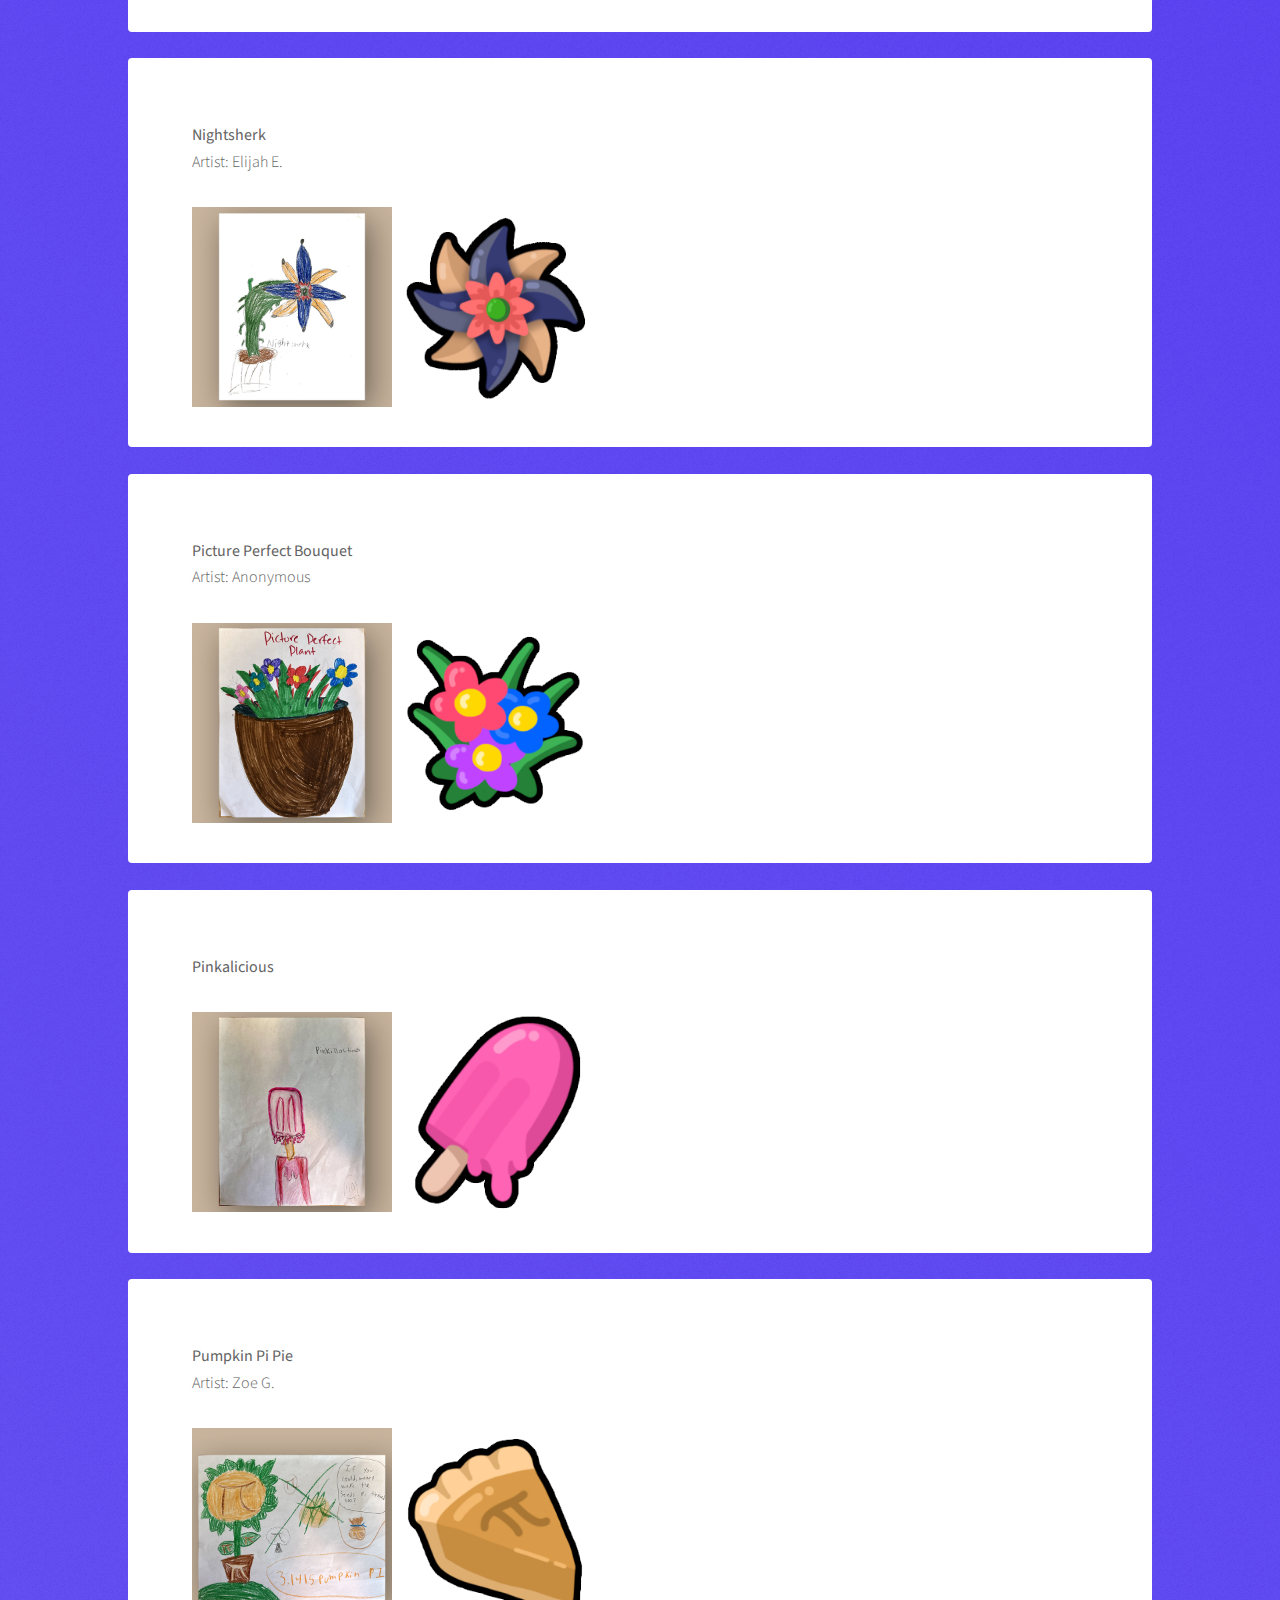
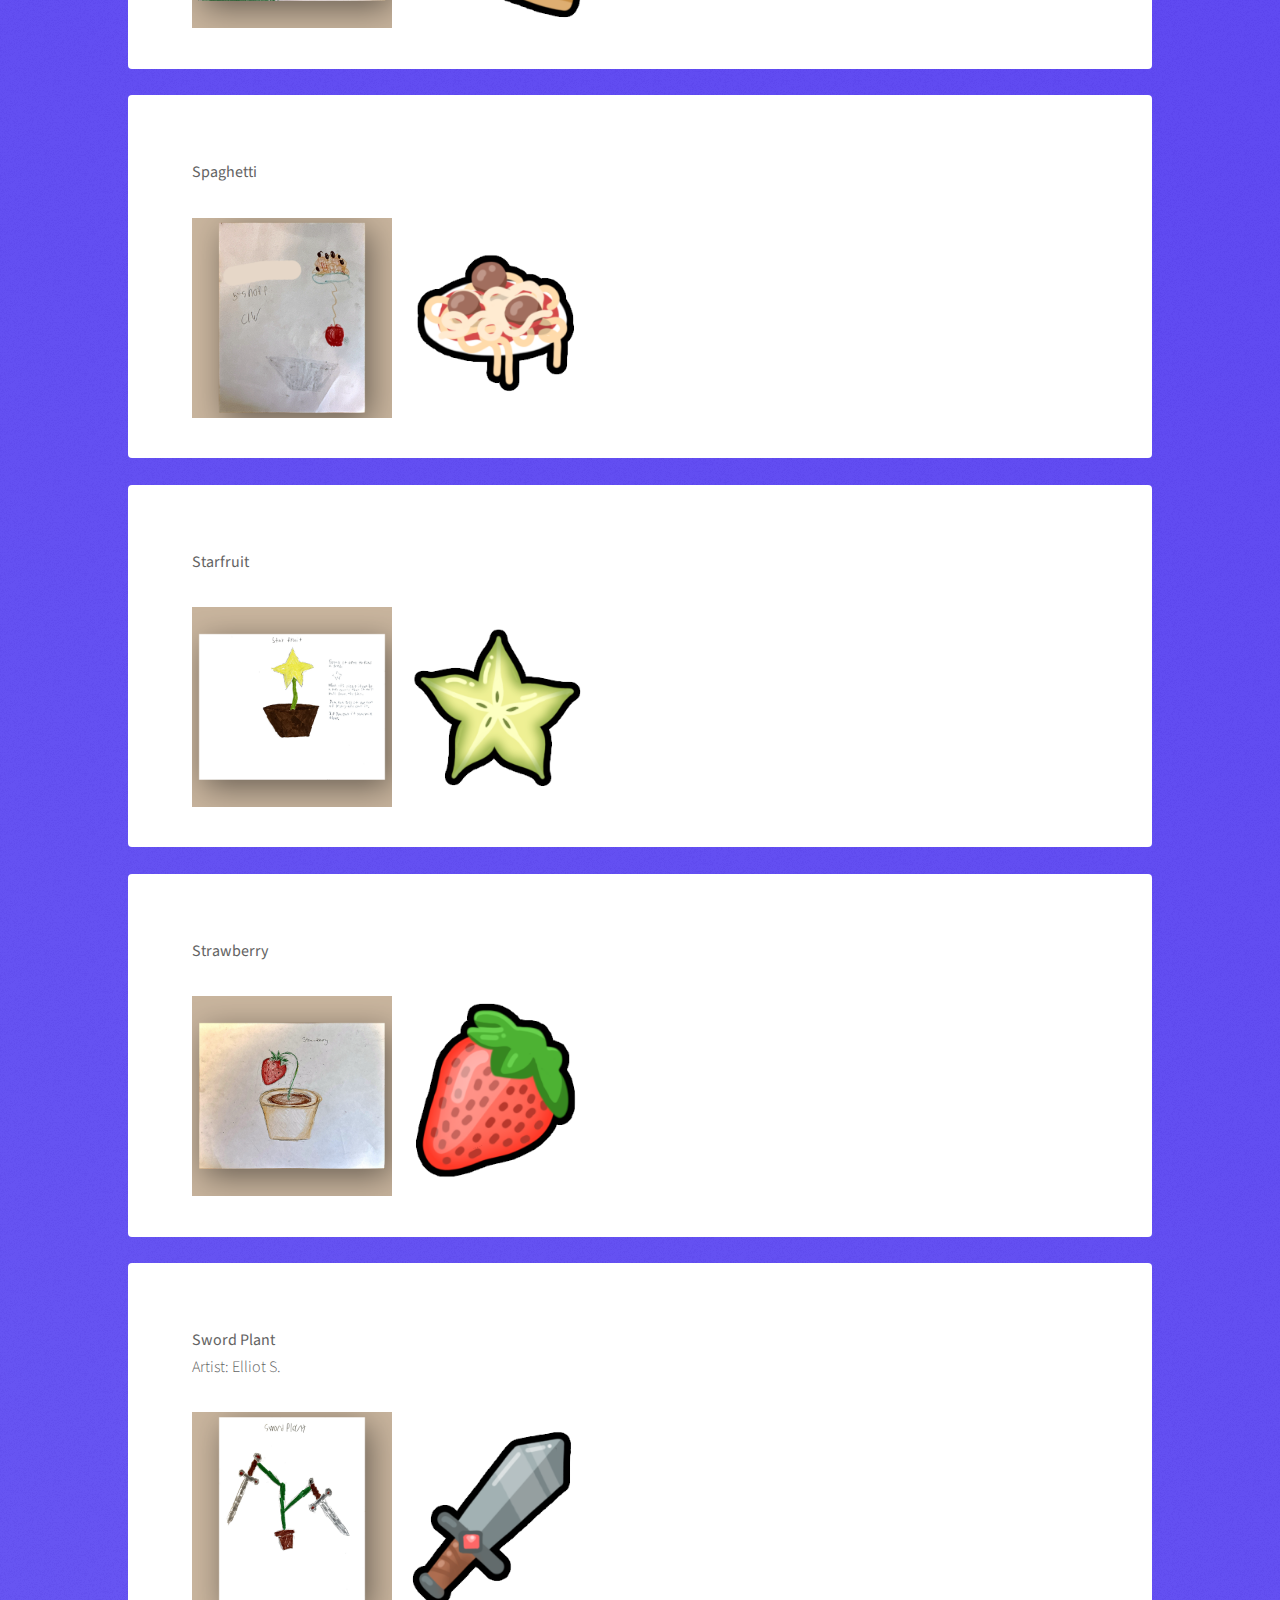
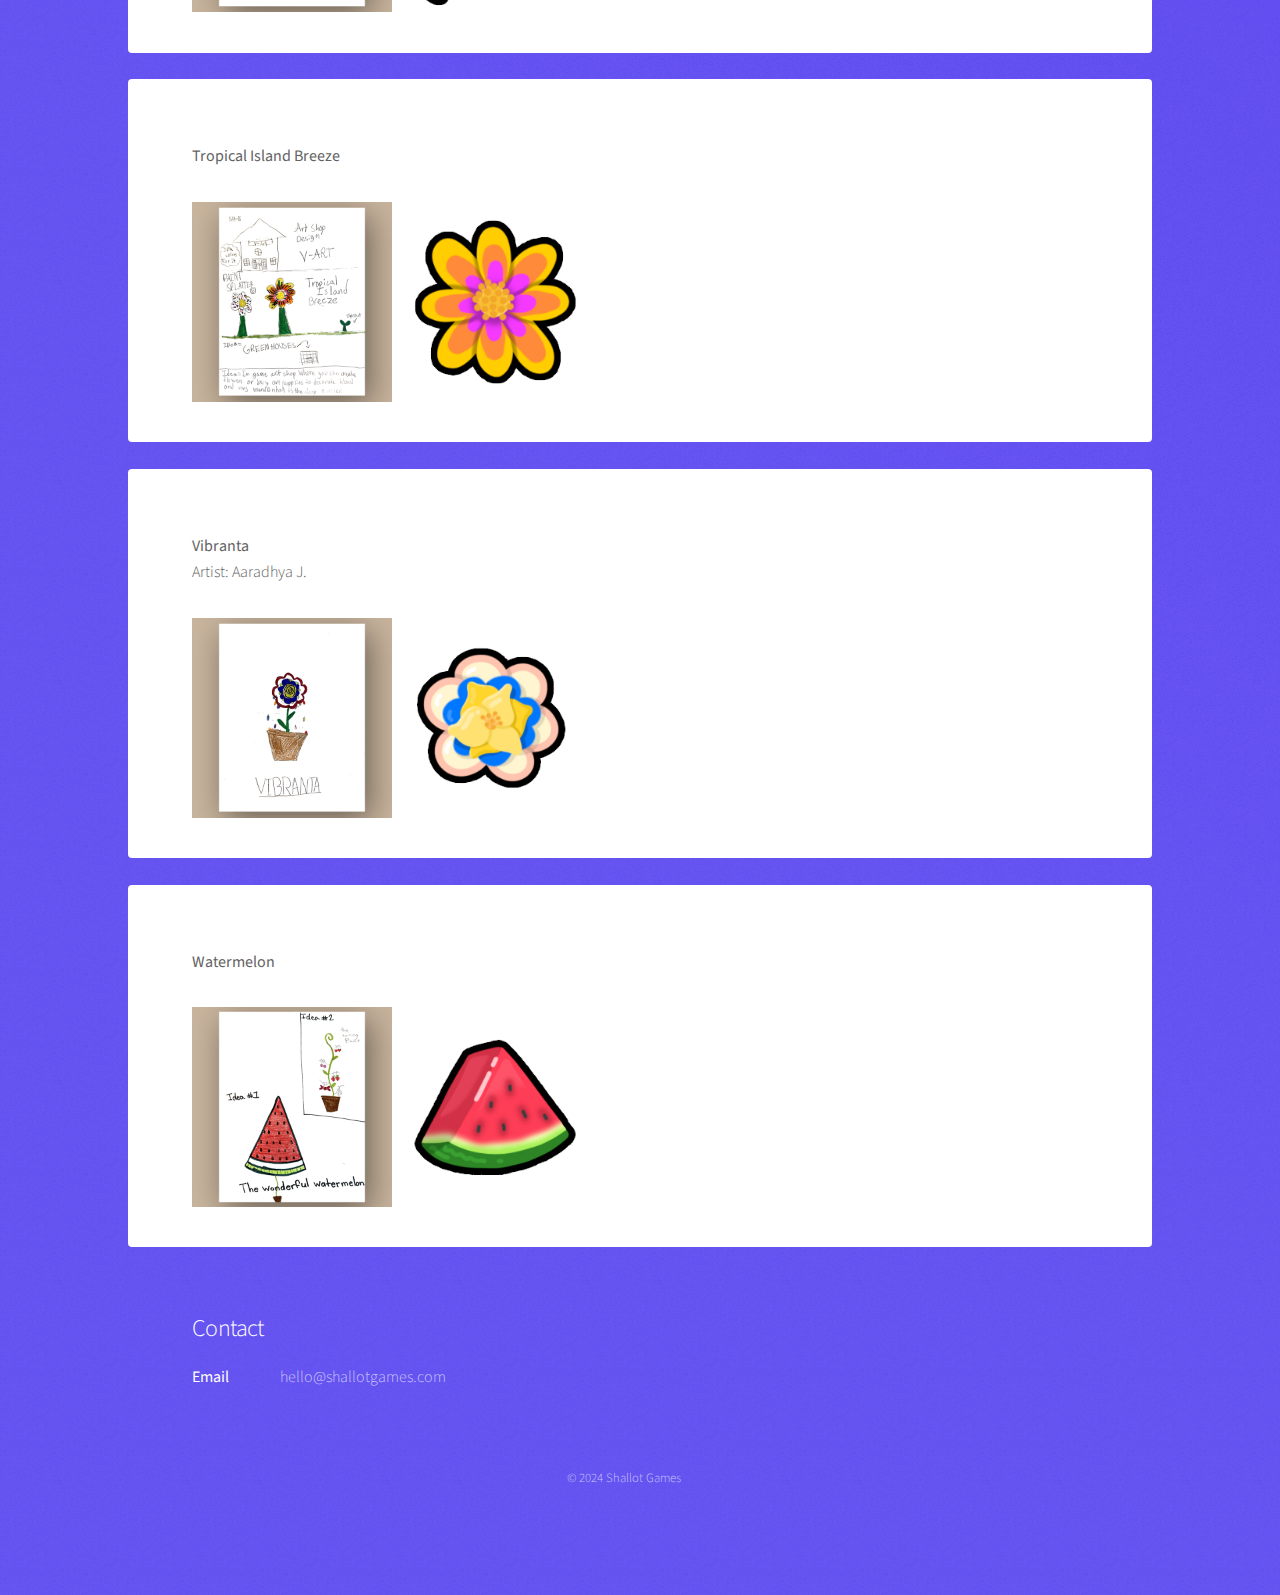
==== commit 25c9f0fc: "Upload concept art" ====
--- a/conceptart.html
+++ b/conceptart.html
@@ -18,19 +18,209 @@
 		<!-- Wrapper -->
 			<div id="wrapper">
 
-				<!-- Main -->
-					<div id="main" style="margin-top: 50pt;">
-						<section id="tides" class="main">
-							<div class="spotlight">
-								<div class="content">
-									<header class="major">
-										<h2>Concept Art</h2>
-									</header>
-									<p>Concept art will be available here in the future</p>
-								</div>
-							</div>
-						</section>
-					</div>
+				<div id="main" style="margin-top: 20pt;">
+					<section class="main">
+						<p><b>Art Supply Flower</b><br>Artist: Charlotte B.</p>
+						<a href="images/ConceptArt/8.png"><img src="images/ConceptArt/8.png" width=200></a>
+						<a href="images/ArtRenders/Art.png"><img src="images/ArtRenders/Art.png" width=200></a>
+					</section>
+				</div>
+
+				<div id="main" style="margin-top: 20pt;">
+					<section class="main">
+						<p><b>The Everything Garden Book</b><br>Artist: Gabe H.</p>
+						<a href="images/ConceptArt/12.png"><img src="images/ConceptArt/12.png" width=200></a>
+						<a href="images/ArtRenders/Book.png"><img src="images/ArtRenders/Book.png" width=200></a>
+					</section>
+				</div>
+
+				<div id="main" style="margin-top: 20pt;">
+					<section class="main">
+						<p><b>The Color Cactus</b><br>Artist: Ari M.</p>
+						<a href="images/ConceptArt/9.png"><img src="images/ConceptArt/9.png" width=200></a>
+						<a href="images/ArtRenders/Cactus.png"><img src="images/ArtRenders/Cactus.png" width=200></a>
+					</section>
+				</div>
+
+				<div id="main" style="margin-top: 20pt;">
+					<section class="main">
+						<p><b>Chippy Flower</b></p>
+						<a href="images/ConceptArt/3.png"><img src="images/ConceptArt/3.png" width=200></a>
+						<a href="images/ArtRenders/Chip.png"><img src="images/ArtRenders/Chip.png" width=200></a>
+					</section>
+				</div>
+
+				<div id="main" style="margin-top: 20pt;">
+					<section class="main">
+						<p><b>Coin Plant</b><br>Artist: Sammy T.</p>
+						<a href="images/ConceptArt/19.png"><img src="images/ConceptArt/19.png" width=200></a>
+						<a href="images/ArtRenders/CoinPlant.png"><img src="images/ArtRenders/CoinPlant.png" width=200></a>
+					</section>
+				</div>
+
+
+
+
+
+
+				<div id="main" style="margin-top: 20pt;">
+					<section class="main">
+						<p><b>Funky Chip Cookie</b></p>
+						<a href="images/ConceptArt/4.png"><img src="images/ConceptArt/4.png" width=200></a>
+						<a href="images/ArtRenders/Cookie.png"><img src="images/ArtRenders/Cookie.png" width=200></a>
+					</section>
+				</div>
+
+				<div id="main" style="margin-top: 20pt;">
+					<section class="main">
+						<p><b>Crazy Cubist Croissant</b><br>Artist: Mark N.</p>
+						<a href="images/ConceptArt/17.png"><img src="images/ConceptArt/17.png" width=200></a>
+						<a href="images/ArtRenders/CrazyCroissant.png"><img src="images/ArtRenders/CrazyCroissant.png" width=200></a>
+					</section>
+				</div>
+
+				<div id="main" style="margin-top: 20pt;">
+					<section class="main">
+						<p><b>Burning Plant</b></p>
+						<a href="images/ConceptArt/5.png"><img src="images/ConceptArt/5.png" width=200></a>
+						<a href="images/ArtRenders/FireFlower.png"><img src="images/ArtRenders/FireFlower.png" width=200></a>
+					</section>
+				</div>
+
+				<div id="main" style="margin-top: 20pt;">
+					<section class="main">
+						<p><b>Flow Flower</b></p>
+						<a href="images/ConceptArt/11.png"><img src="images/ConceptArt/11.png" width=200></a>
+						<a href="images/ArtRenders/FlowFlower.png"><img src="images/ArtRenders/FlowFlower.png" width=200></a>
+					</section>
+				</div>
+
+				<div id="main" style="margin-top: 20pt;">
+					<section class="main">
+						<p><b>Gum Drop Flower</b></p>
+						<a href="images/ConceptArt/20.png"><img src="images/ConceptArt/20.png" width=200></a>
+						<a href="images/ArtRenders/GumDrop.png"><img src="images/ArtRenders/GumDrop.png" width=200></a>
+					</section>
+				</div>
+
+
+
+
+
+
+
+				<div id="main" style="margin-top: 20pt;">
+					<section class="main">
+						<p><b>Hibiscus</b></p>
+						<a href="images/ConceptArt/13.png"><img src="images/ConceptArt/13.png" width=200></a>
+						<a href="images/ArtRenders/Hibiscus.png"><img src="images/ArtRenders/Hibiscus.png" width=200></a>
+					</section>
+				</div>
+
+				<div id="main" style="margin-top: 20pt;">
+					<section class="main">
+						<p><b>Sports Jersey</b><br>Artist: Brandon Y.</p>
+						<a href="images/ConceptArt/7.png"><img src="images/ConceptArt/7.png" width=200></a>
+						<a href="images/ArtRenders/Jersey.png"><img src="images/ArtRenders/Jersey.png" width=200></a>
+					</section>
+				</div>
+
+				<div id="main" style="margin-top: 20pt;">
+					<section class="main">
+						<p><b>Nightsherk</b><br>Artist: Elijah E.</p>
+						<a href="images/ConceptArt/15.png"><img src="images/ConceptArt/15.png" width=200></a>
+						<a href="images/ArtRenders/Nightsherk.png"><img src="images/ArtRenders/Nightsherk.png" width=200></a>
+					</section>
+				</div>
+
+				<div id="main" style="margin-top: 20pt;">
+					<section class="main">
+						<p><b>Picture Perfect Bouquet</b><br>Artist: Anonymous</p>
+						<a href="images/ConceptArt/23.png"><img src="images/ConceptArt/23.png" width=200></a>
+						<a href="images/ArtRenders/PicturePerfectBouquet.png"><img src="images/ArtRenders/PicturePerfectBouquet.png" width=200></a>
+					</section>
+				</div>
+
+				<div id="main" style="margin-top: 20pt;">
+					<section class="main">
+						<p><b>Pinkalicious</b></p>
+						<a href="images/ConceptArt/22.png"><img src="images/ConceptArt/22.png" width=200></a>
+						<a href="images/ArtRenders/Pinkalicious.png"><img src="images/ArtRenders/Pinkalicious.png" width=200></a>
+					</section>
+				</div>
+
+
+
+
+
+				<div id="main" style="margin-top: 20pt;">
+					<section class="main">
+						<p><b>Pumpkin Pi Pie</b><br>Artist: Zoe G.</p>
+						<a href="images/ConceptArt/2.png"><img src="images/ConceptArt/2.png" width=200></a>
+						<a href="images/ArtRenders/PumpkinPi.png"><img src="images/ArtRenders/PumpkinPi.png" width=200></a>
+					</section>
+				</div>
+
+				<div id="main" style="margin-top: 20pt;">
+					<section class="main">
+						<p><b>Spaghetti</b></p>
+						<a href="images/ConceptArt/21.png"><img src="images/ConceptArt/21.png" width=200></a>
+						<a href="images/ArtRenders/Spaghetti.png"><img src="images/ArtRenders/Spaghetti.png" width=200></a>
+					</section>
+				</div>
+
+				<div id="main" style="margin-top: 20pt;">
+					<section class="main">
+						<p><b>Starfruit</b></p>
+						<a href="images/ConceptArt/14.png"><img src="images/ConceptArt/14.png" width=200></a>
+						<a href="images/ArtRenders/Starfruit.png"><img src="images/ArtRenders/Starfruit.png" width=200></a>
+					</section>
+				</div>
+
+				<div id="main" style="margin-top: 20pt;">
+					<section class="main">
+						<p><b>Strawberry</b></p>
+						<a href="images/ConceptArt/1.png"><img src="images/ConceptArt/1.png" width=200></a>
+						<a href="images/ArtRenders/Strawberry.png"><img src="images/ArtRenders/Strawberry.png" width=200></a>
+					</section>
+				</div>
+
+				<div id="main" style="margin-top: 20pt;">
+					<section class="main">
+						<p><b>Sword Plant</b><br>Artist: Elliot S.</p>
+						<a href="images/ConceptArt/10.png"><img src="images/ConceptArt/10.png" width=200></a>
+						<a href="images/ArtRenders/Sword.png"><img src="images/ArtRenders/Sword.png" width=200></a>
+					</section>
+				</div>
+
+
+
+
+
+
+				<div id="main" style="margin-top: 20pt;">
+					<section class="main">
+						<p><b>Tropical Island Breeze</b></p>
+						<a href="images/ConceptArt/16.png"><img src="images/ConceptArt/16.png" width=200></a>
+						<a href="images/ArtRenders/TropicBreeze.png"><img src="images/ArtRenders/TropicBreeze.png" width=200></a>
+					</section>
+				</div>
+
+				<div id="main" style="margin-top: 20pt;">
+					<section class="main">
+						<p><b>Vibranta</b><br>Artist: Aaradhya J.</p>
+						<a href="images/ConceptArt/18.png"><img src="images/ConceptArt/18.png" width=200></a>
+						<a href="images/ArtRenders/Vibranta.png"><img src="images/ArtRenders/Vibranta.png" width=200></a>
+					</section>
+				</div>
+
+				<div id="main" style="margin-top: 20pt;">
+					<section class="main">
+						<p><b>Watermelon</b></p>
+						<a href="images/ConceptArt/6.png"><img src="images/ConceptArt/6.png" width=200></a>
+						<a href="images/ArtRenders/Watermelon.png"><img src="images/ArtRenders/Watermelon.png" width=200></a>
+					</section>
+				</div>
 
 				<!-- Footer -->
 					<footer id="footer">
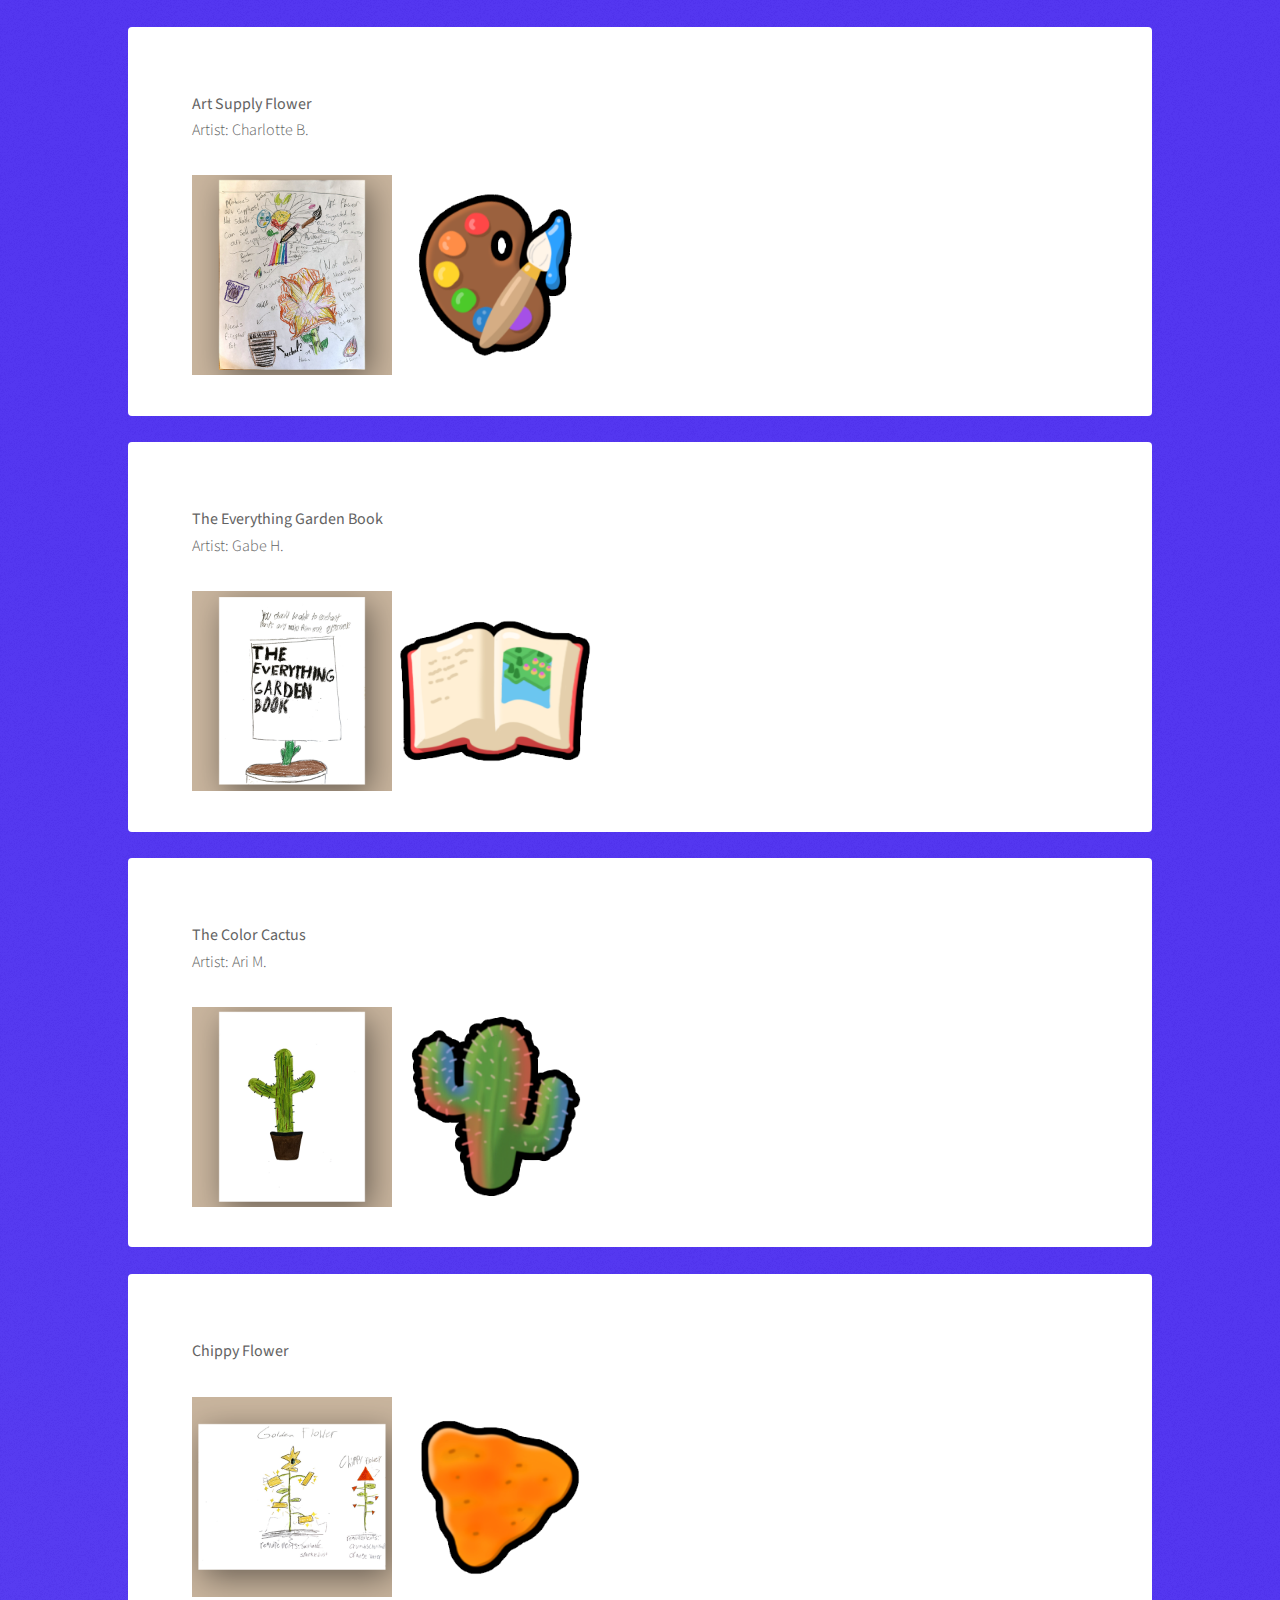
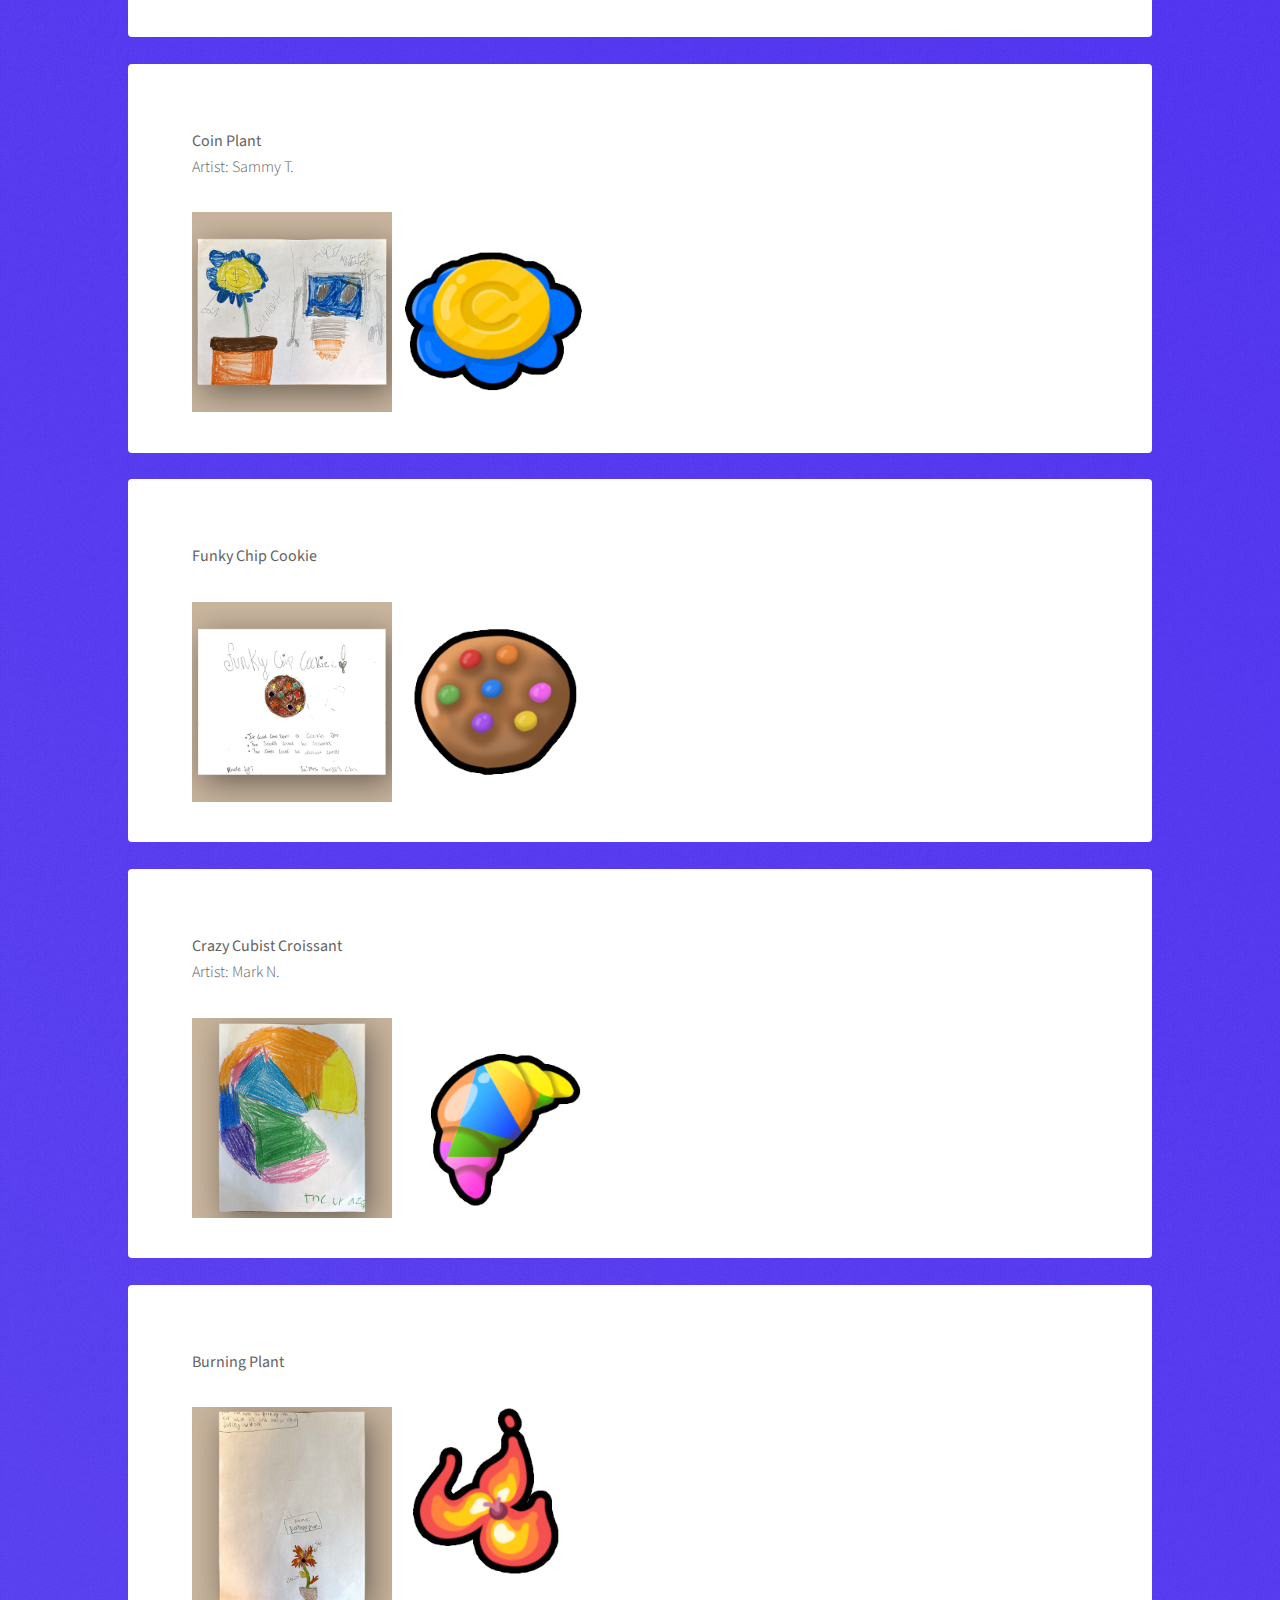
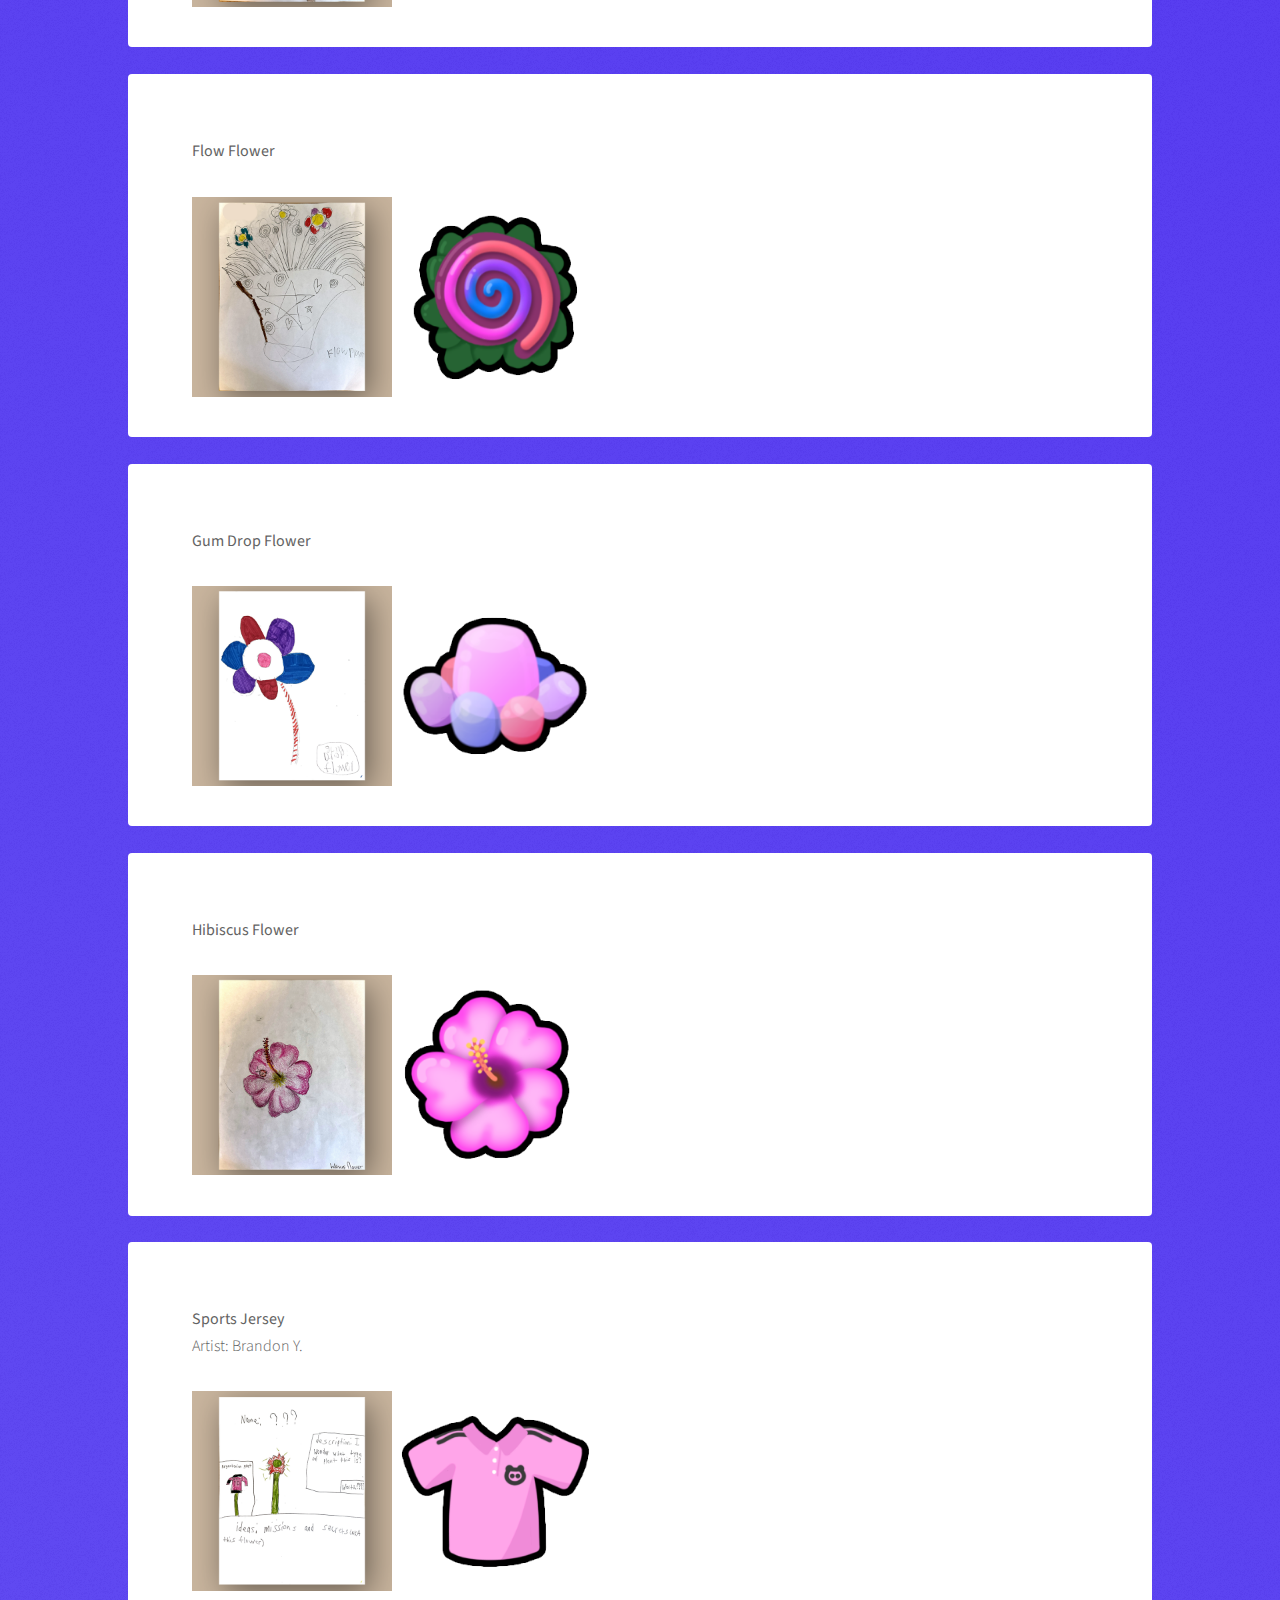
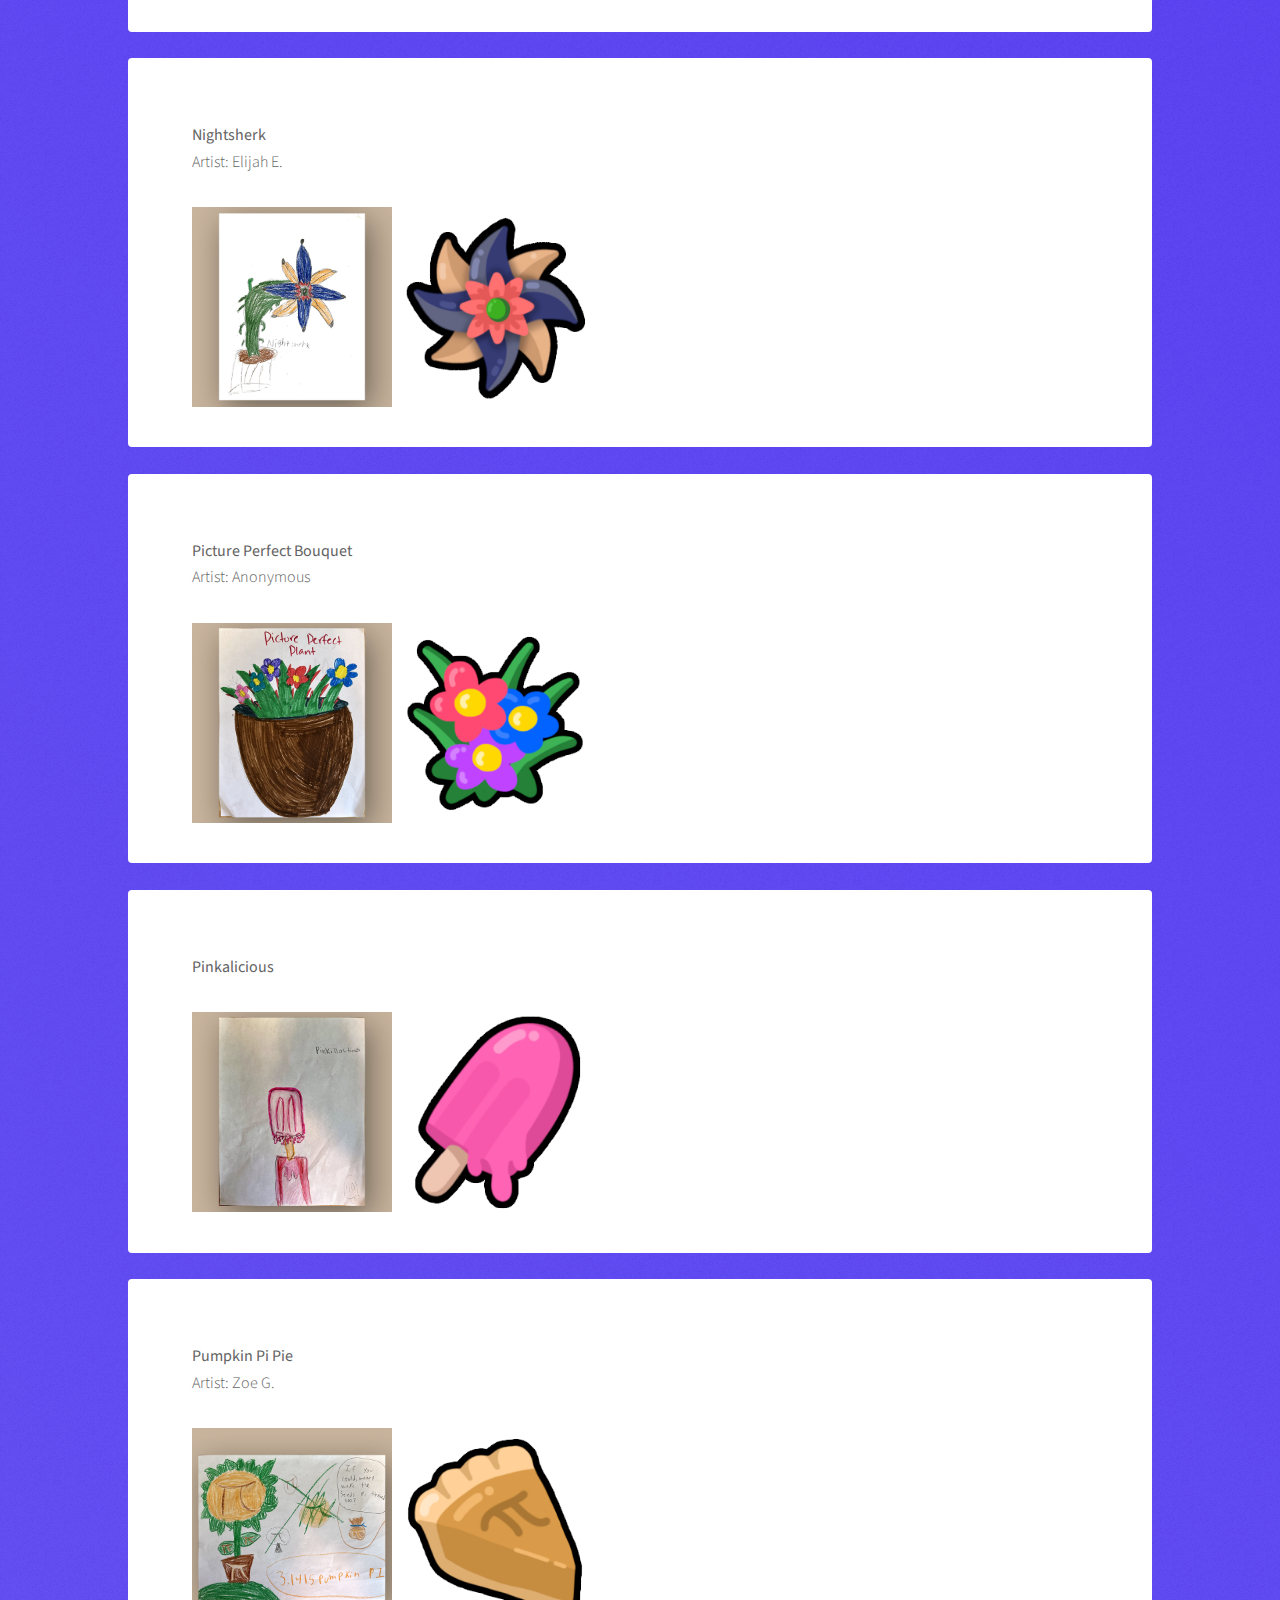
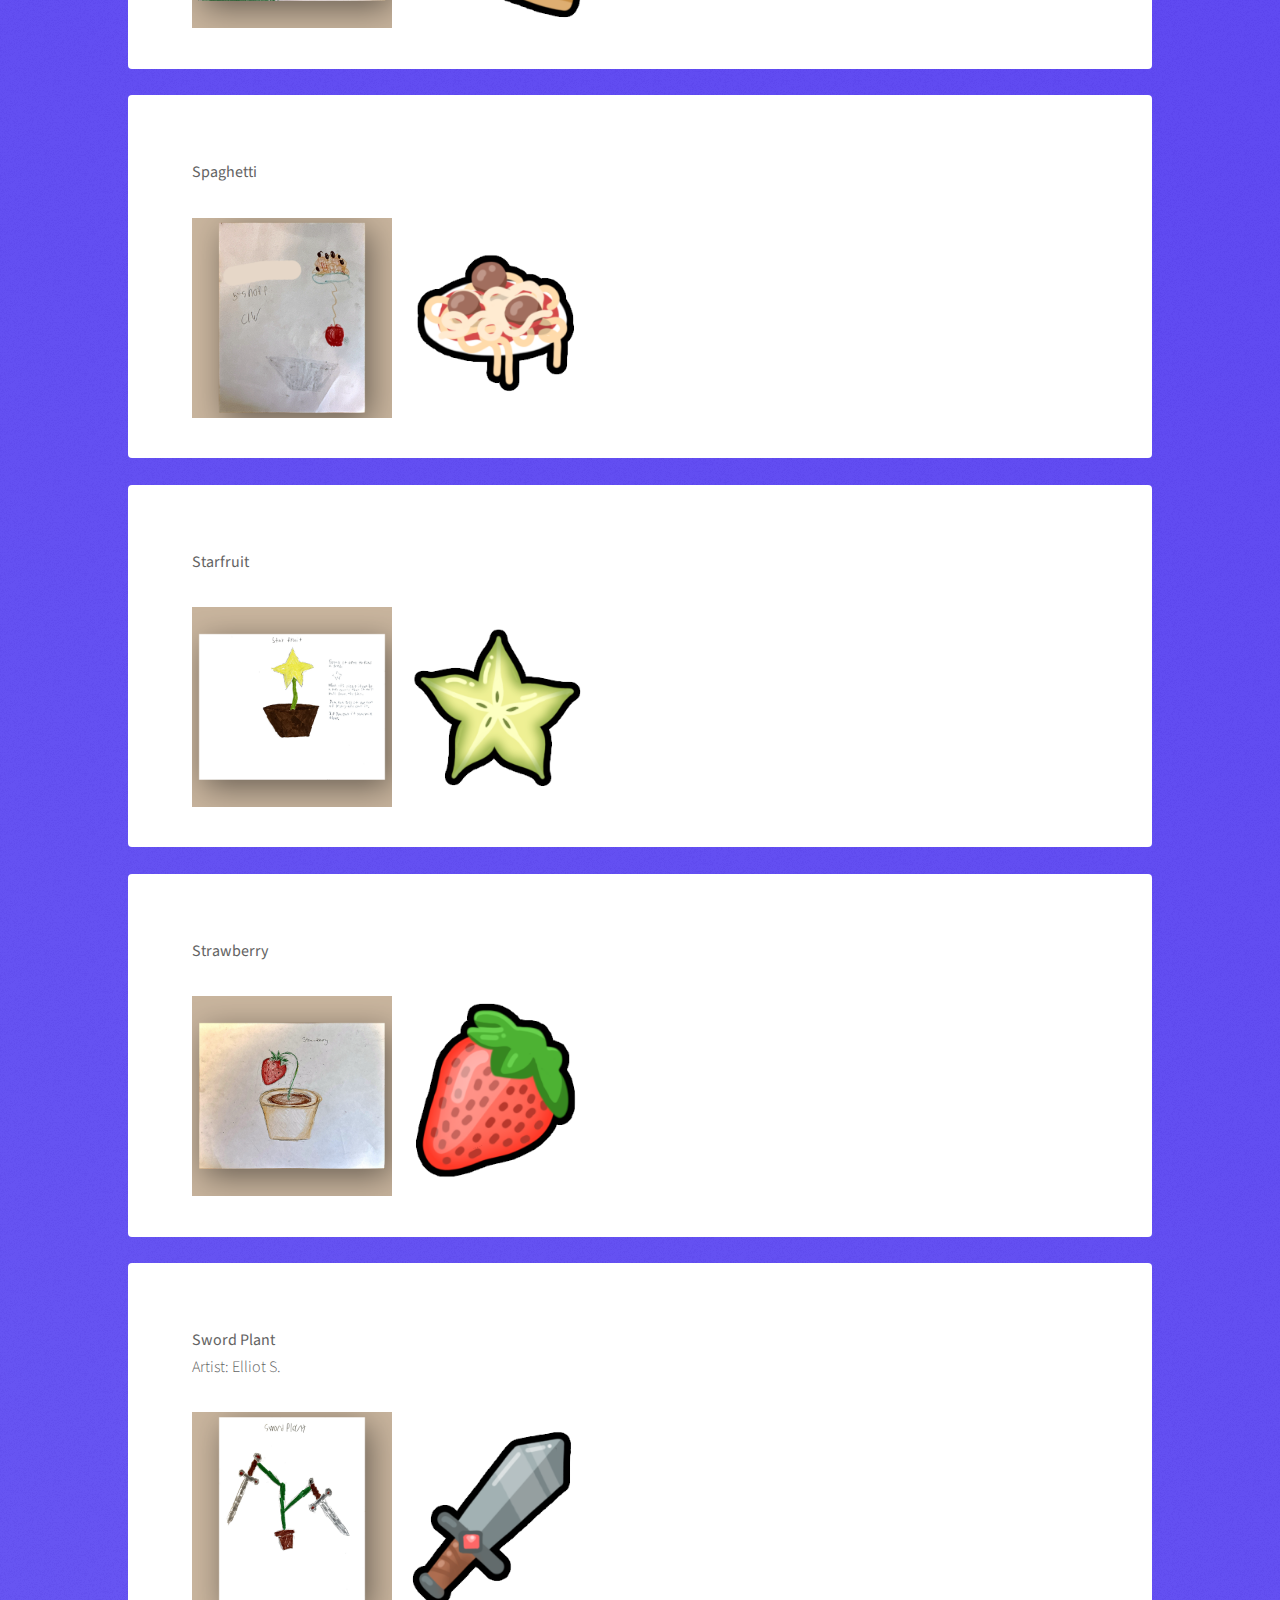
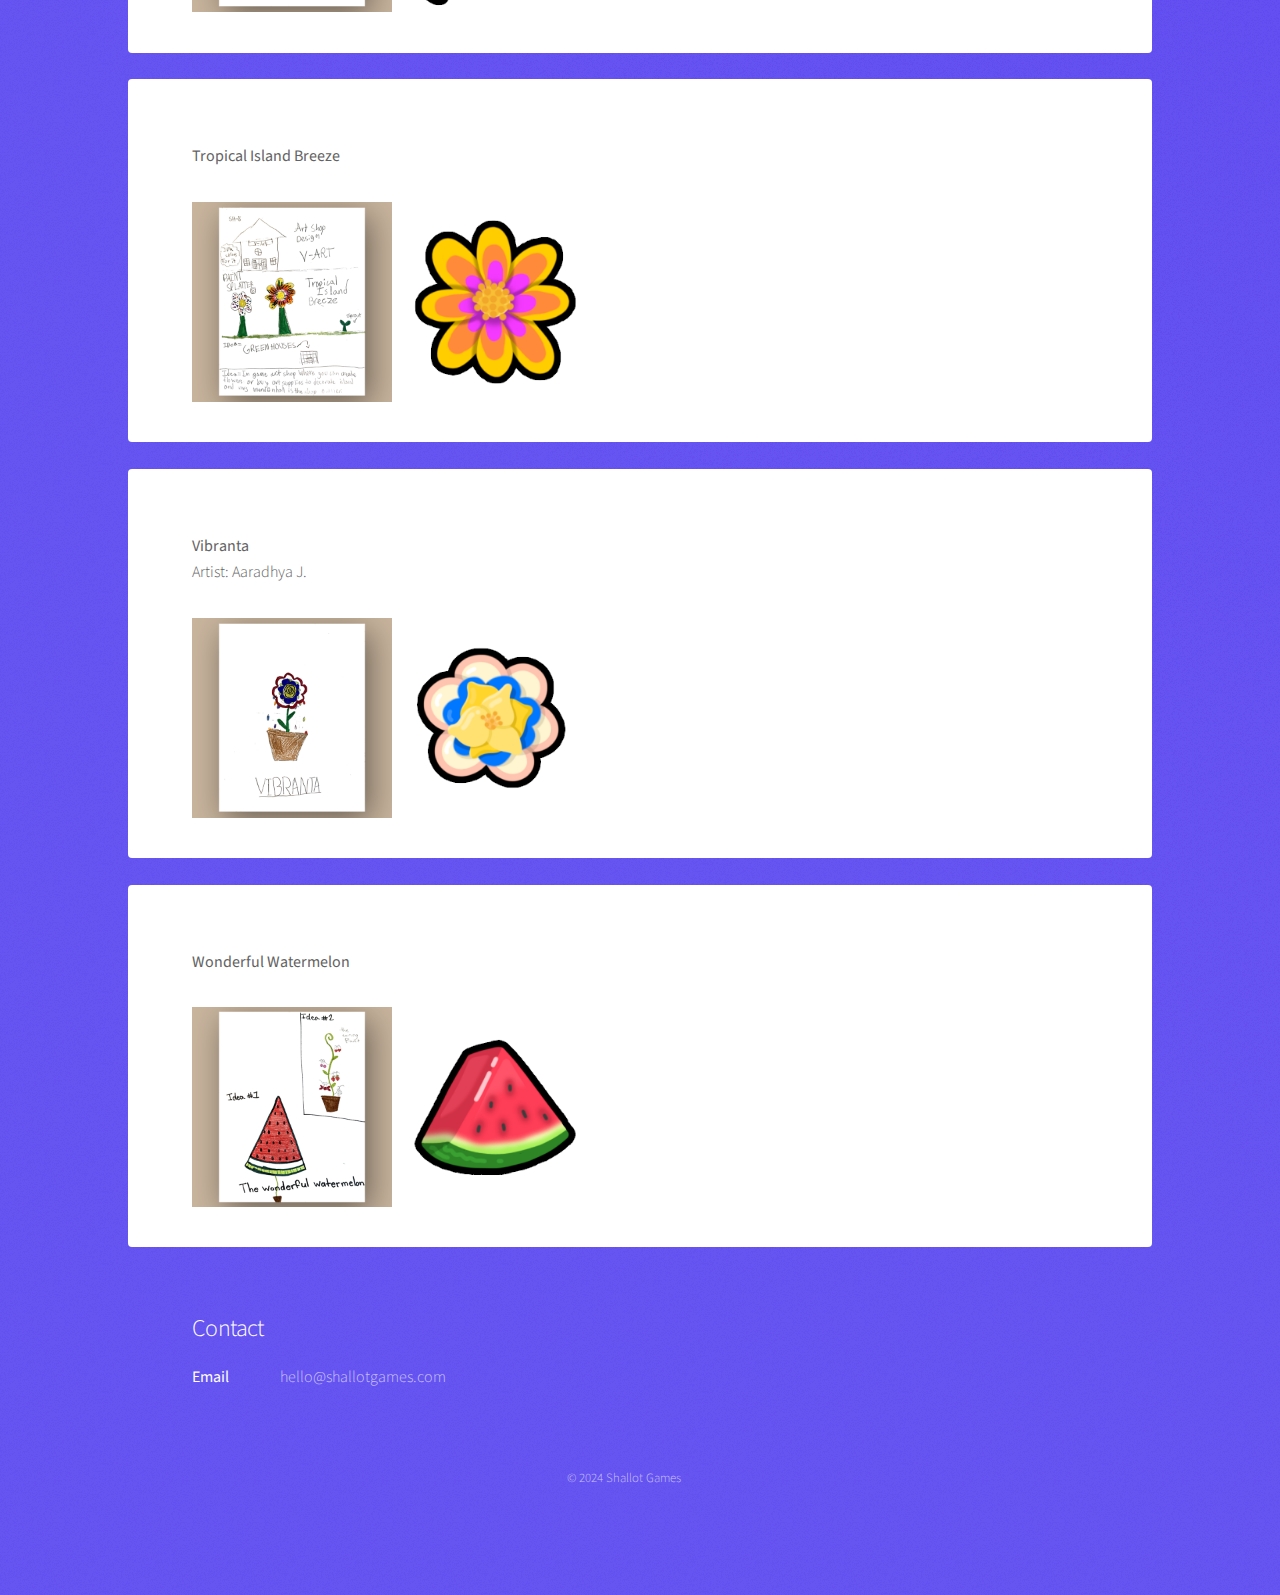
==== commit f77fac38: "Update names" ====
--- a/conceptart.html
+++ b/conceptart.html
@@ -111,7 +111,7 @@
 
 				<div id="main" style="margin-top: 20pt;">
 					<section class="main">
-						<p><b>Hibiscus</b></p>
+						<p><b>Hibiscus Flower</b></p>
 						<a href="images/ConceptArt/13.png"><img src="images/ConceptArt/13.png" width=200></a>
 						<a href="images/ArtRenders/Hibiscus.png"><img src="images/ArtRenders/Hibiscus.png" width=200></a>
 					</section>
@@ -216,7 +216,7 @@
 
 				<div id="main" style="margin-top: 20pt;">
 					<section class="main">
-						<p><b>Watermelon</b></p>
+						<p><b>Wonderful Watermelon</b></p>
 						<a href="images/ConceptArt/6.png"><img src="images/ConceptArt/6.png" width=200></a>
 						<a href="images/ArtRenders/Watermelon.png"><img src="images/ArtRenders/Watermelon.png" width=200></a>
 					</section>
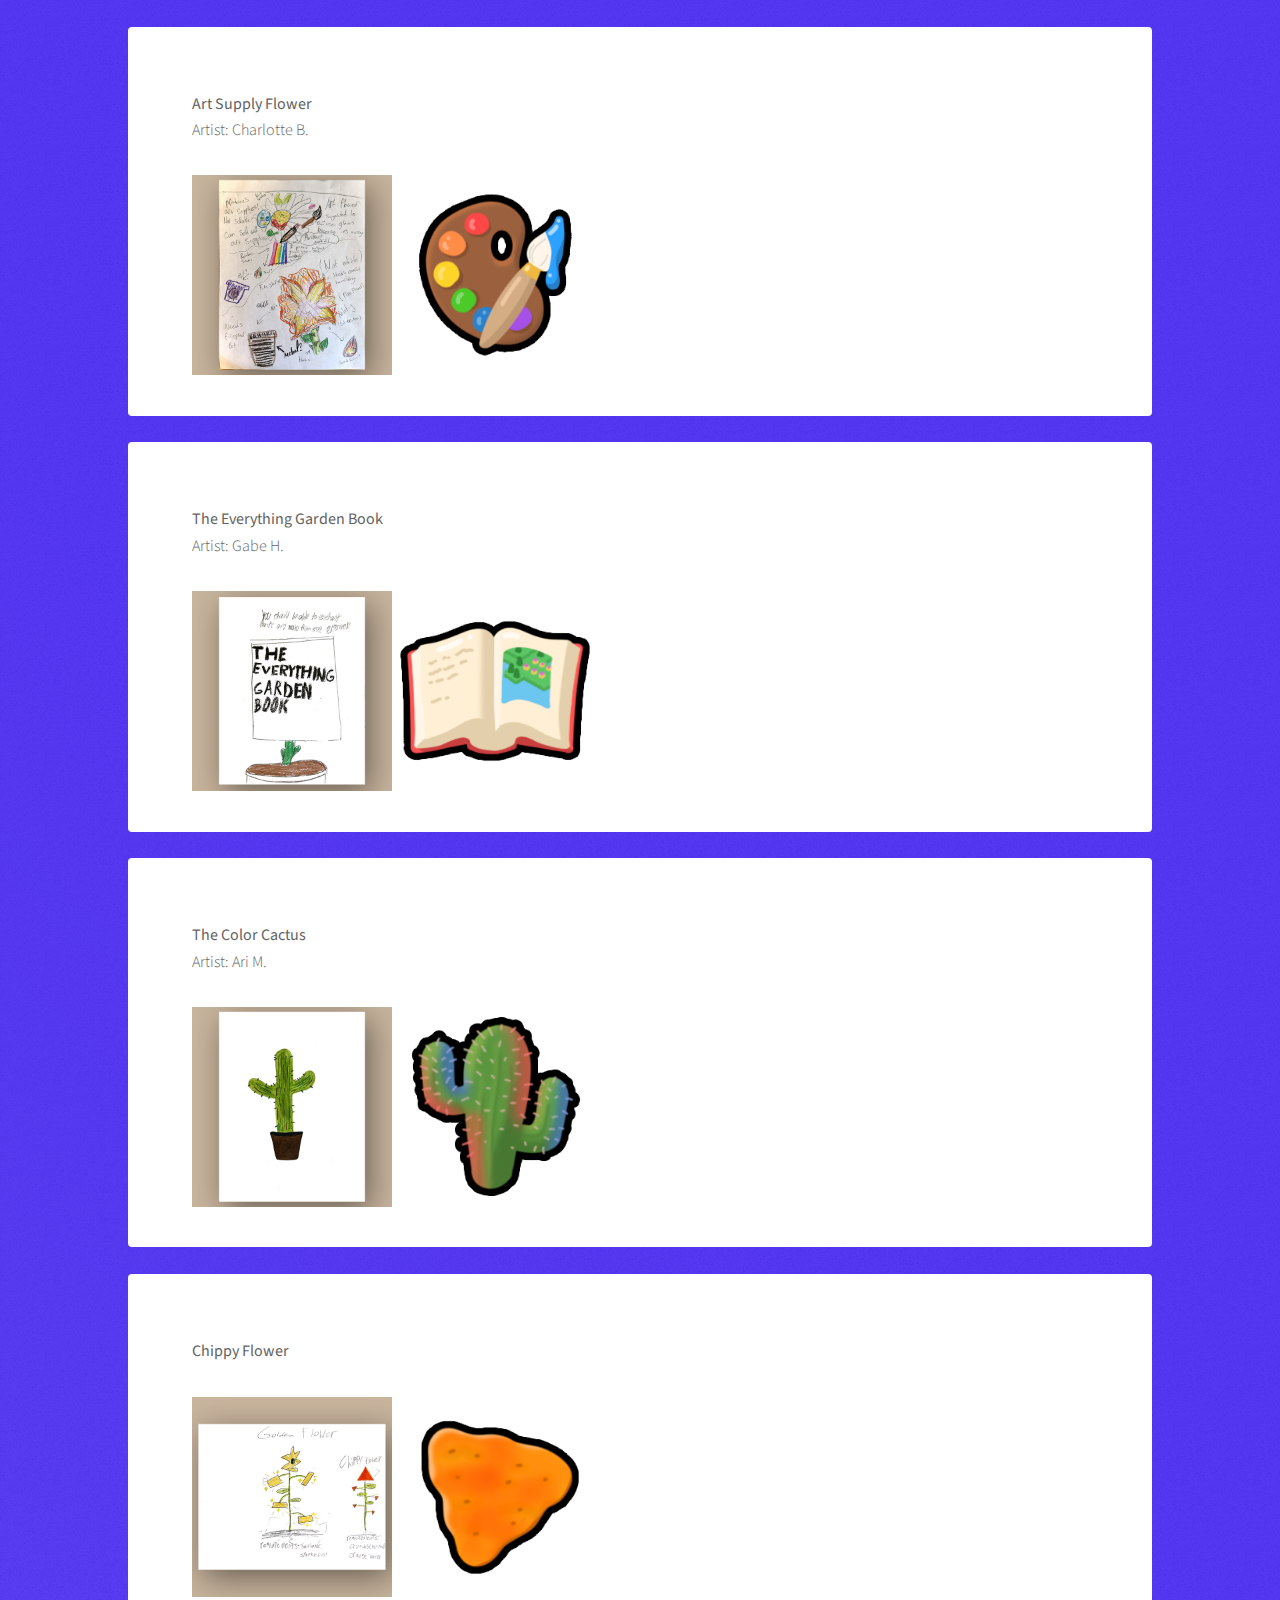
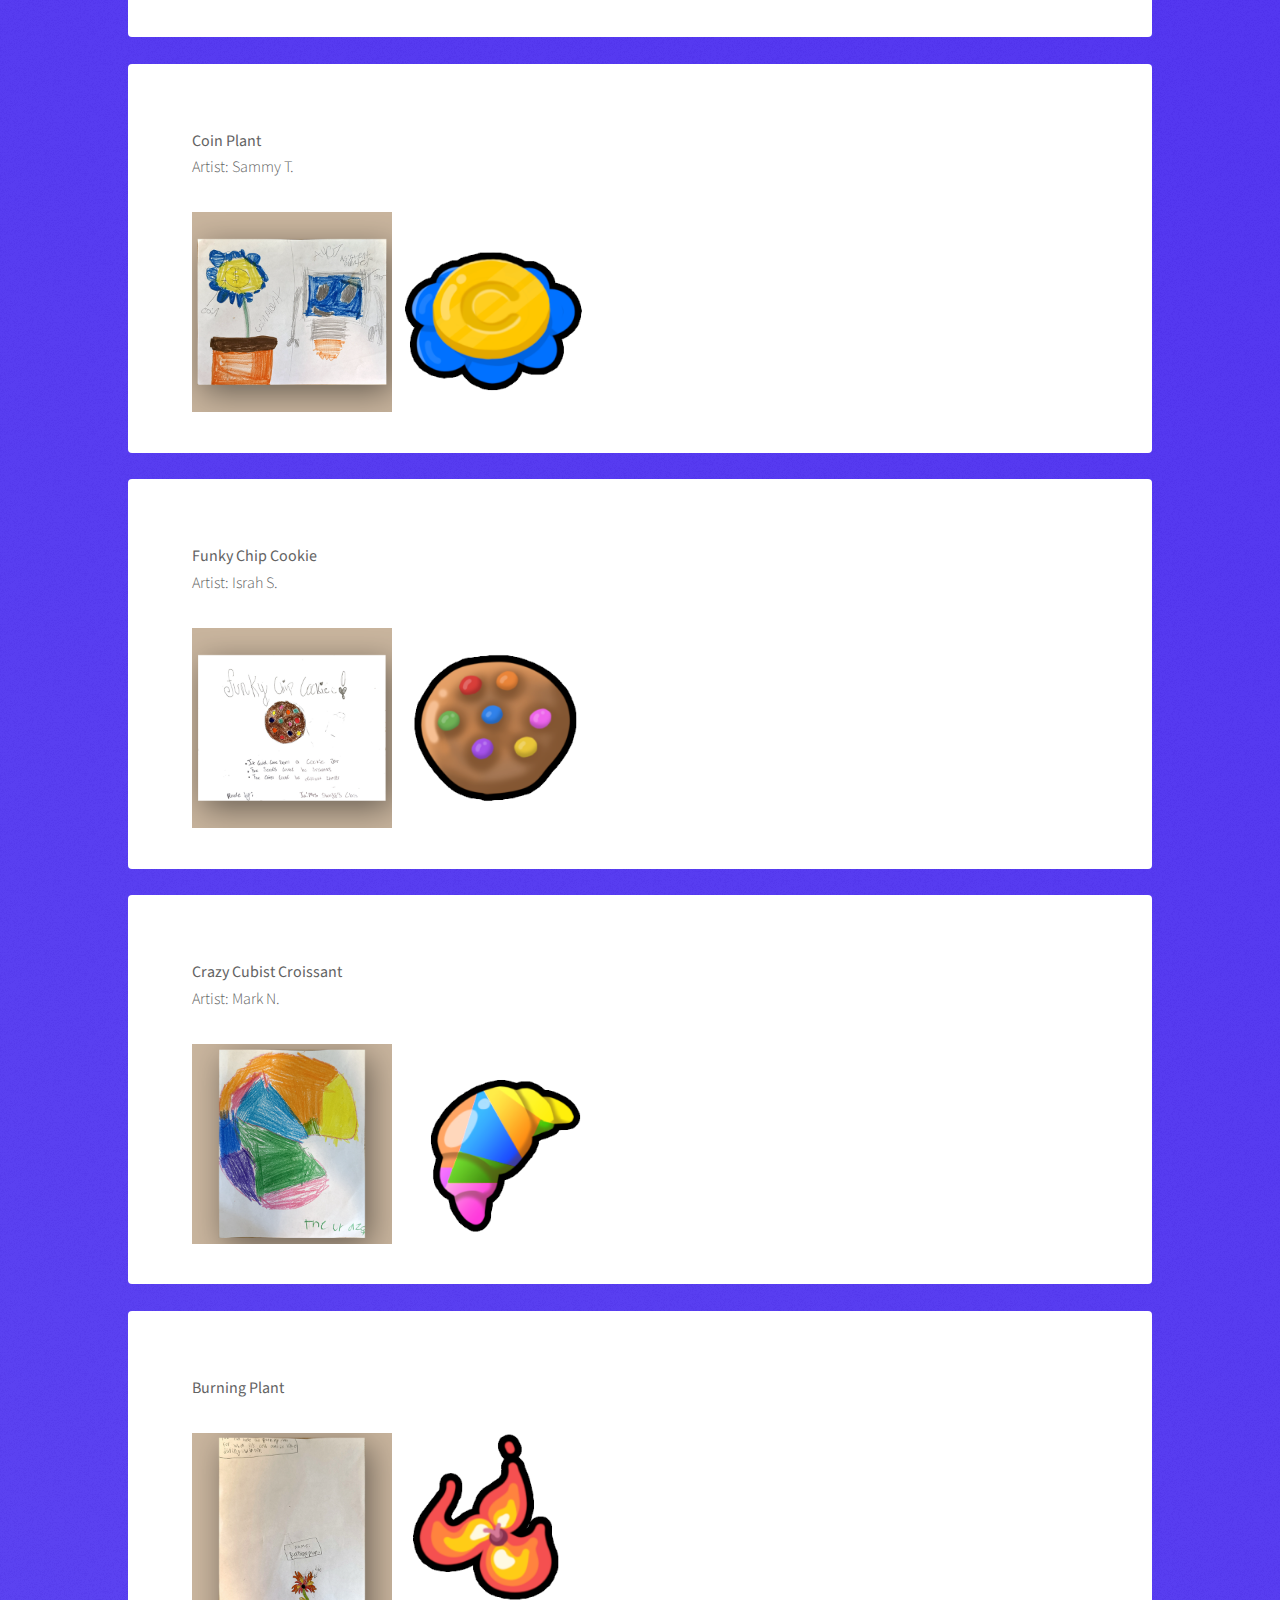
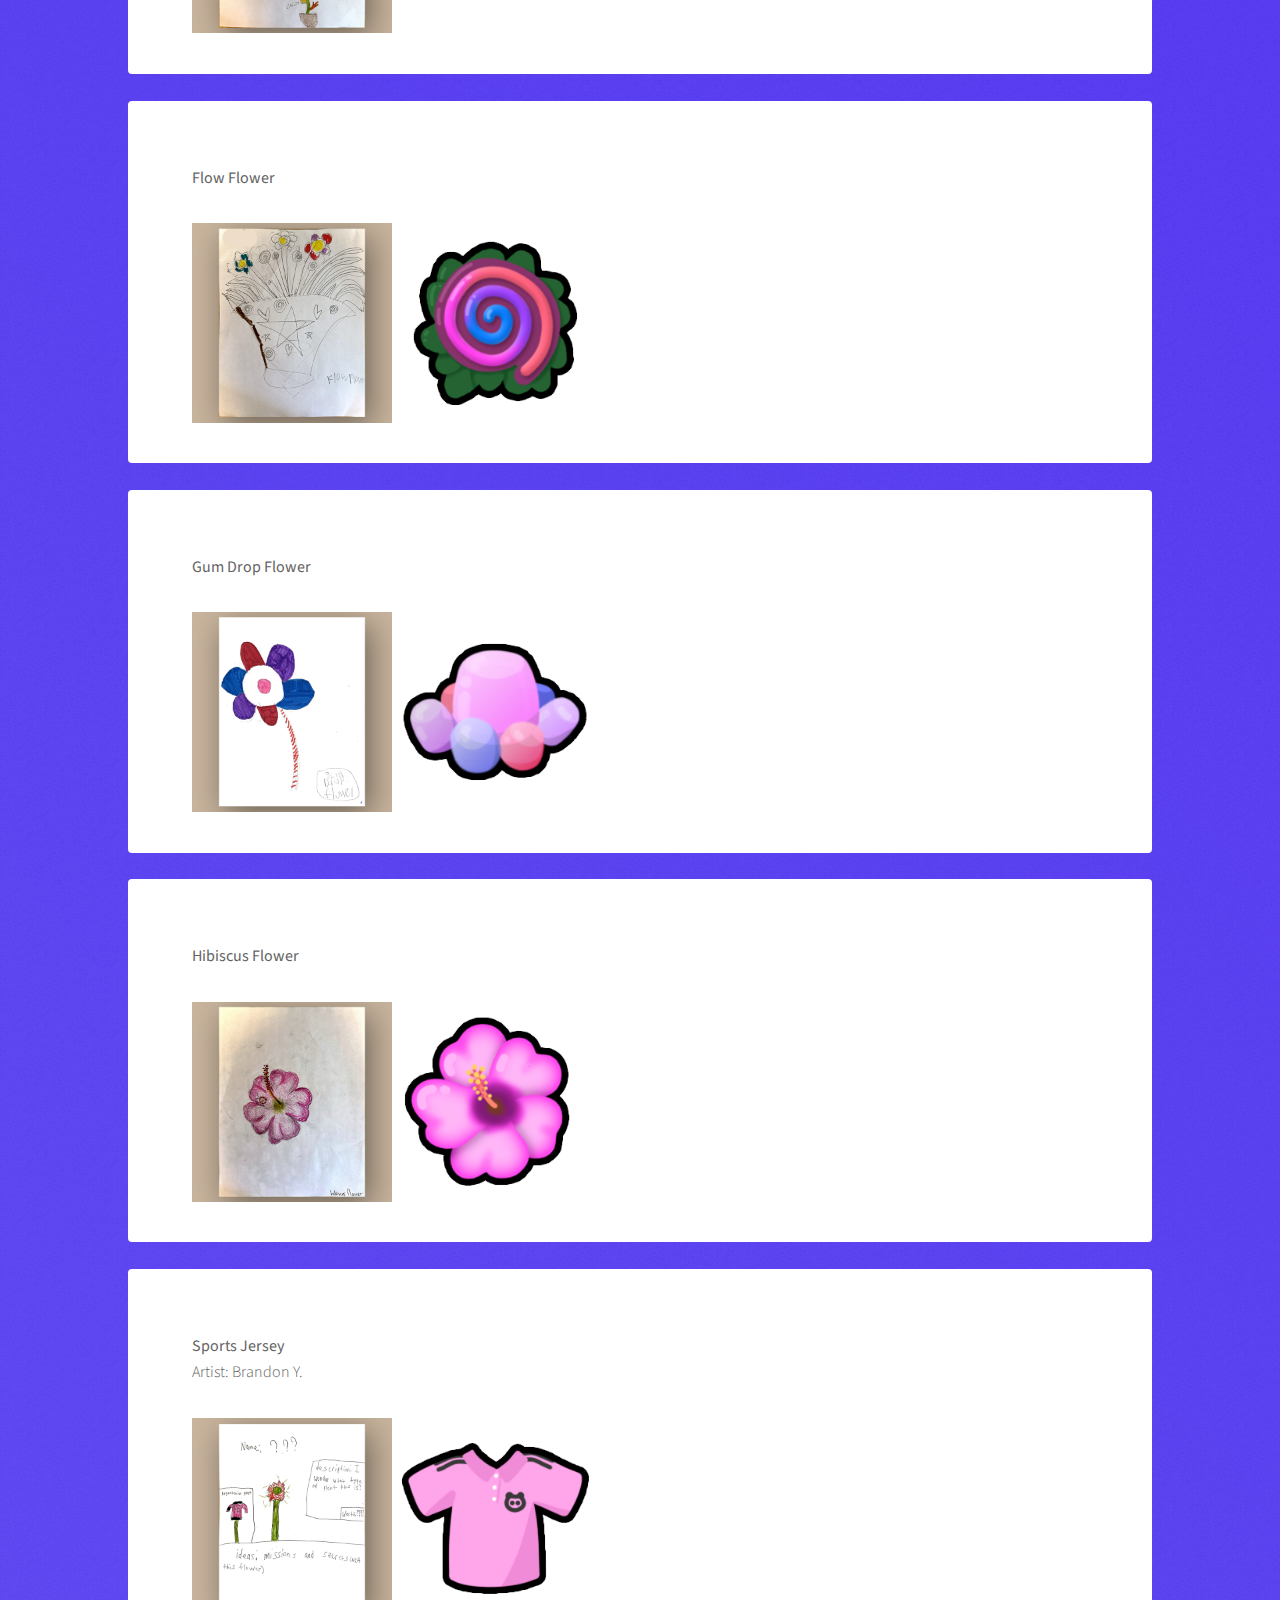
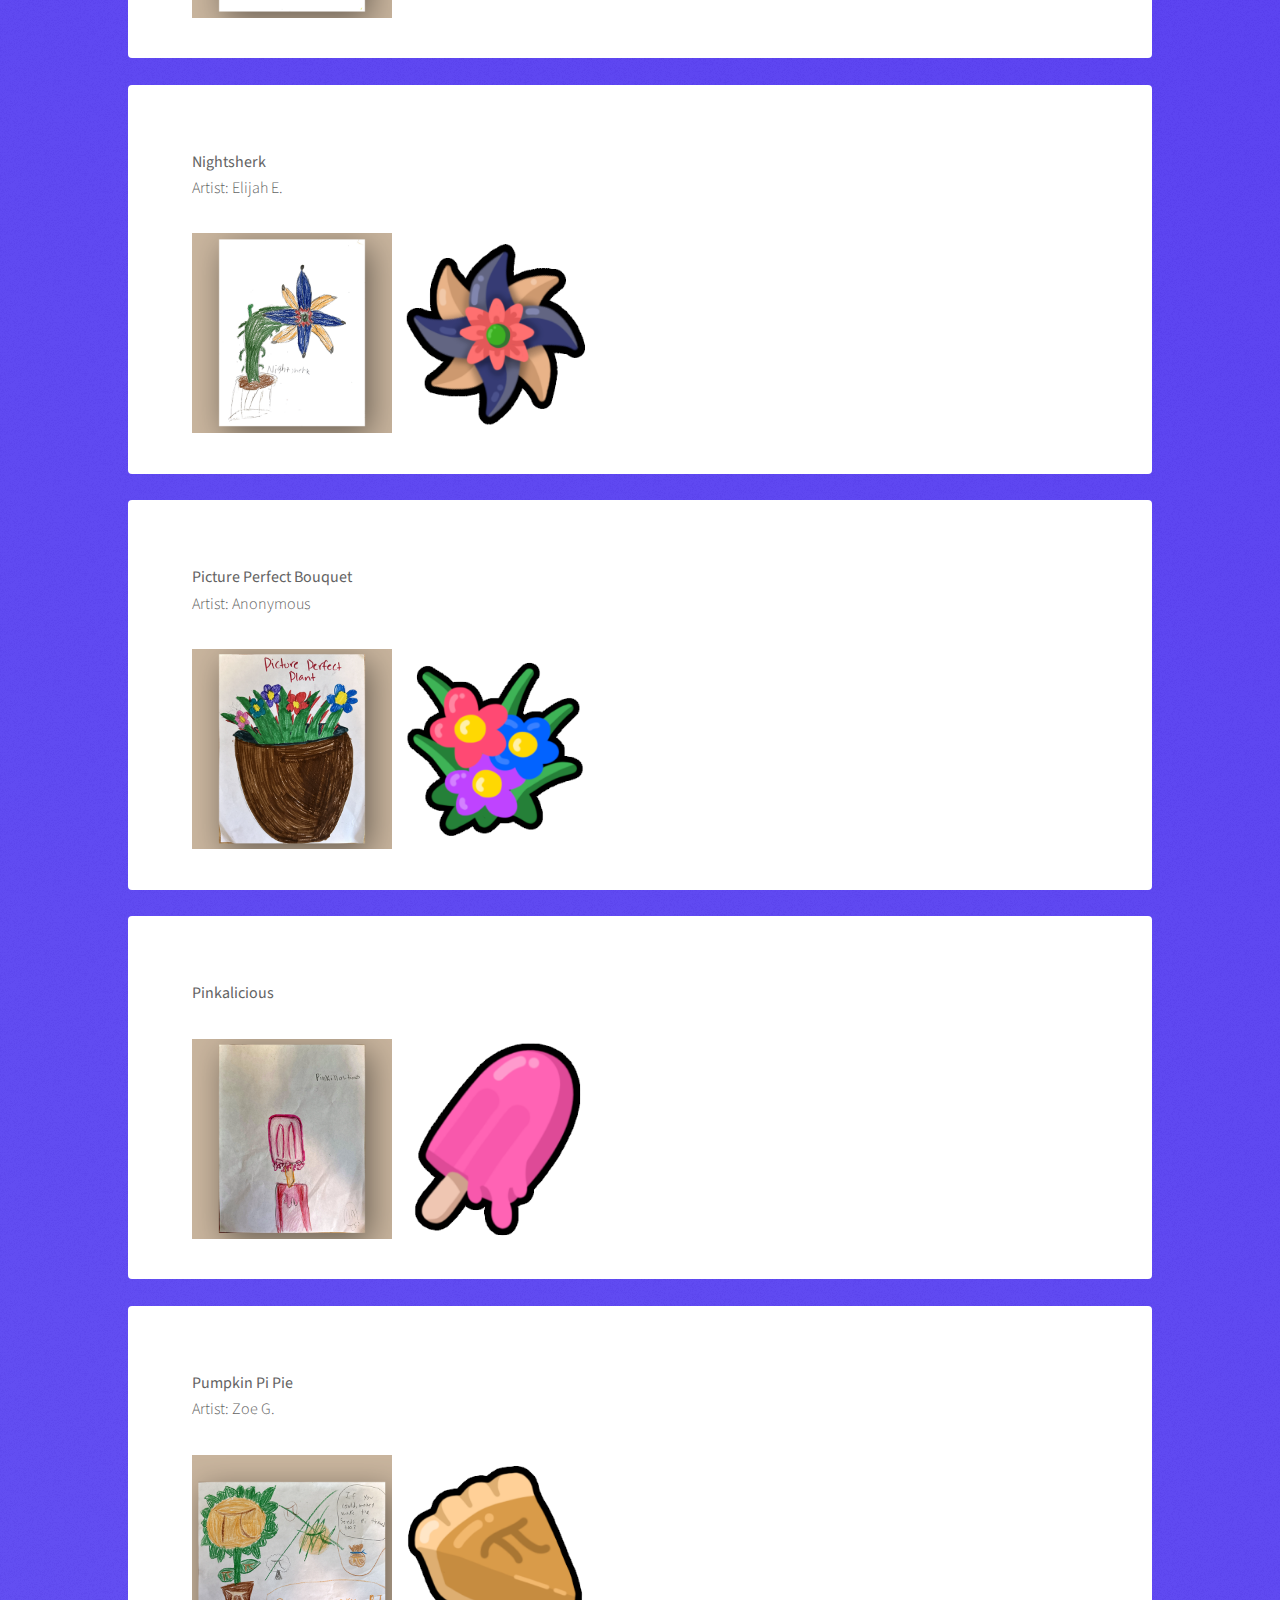
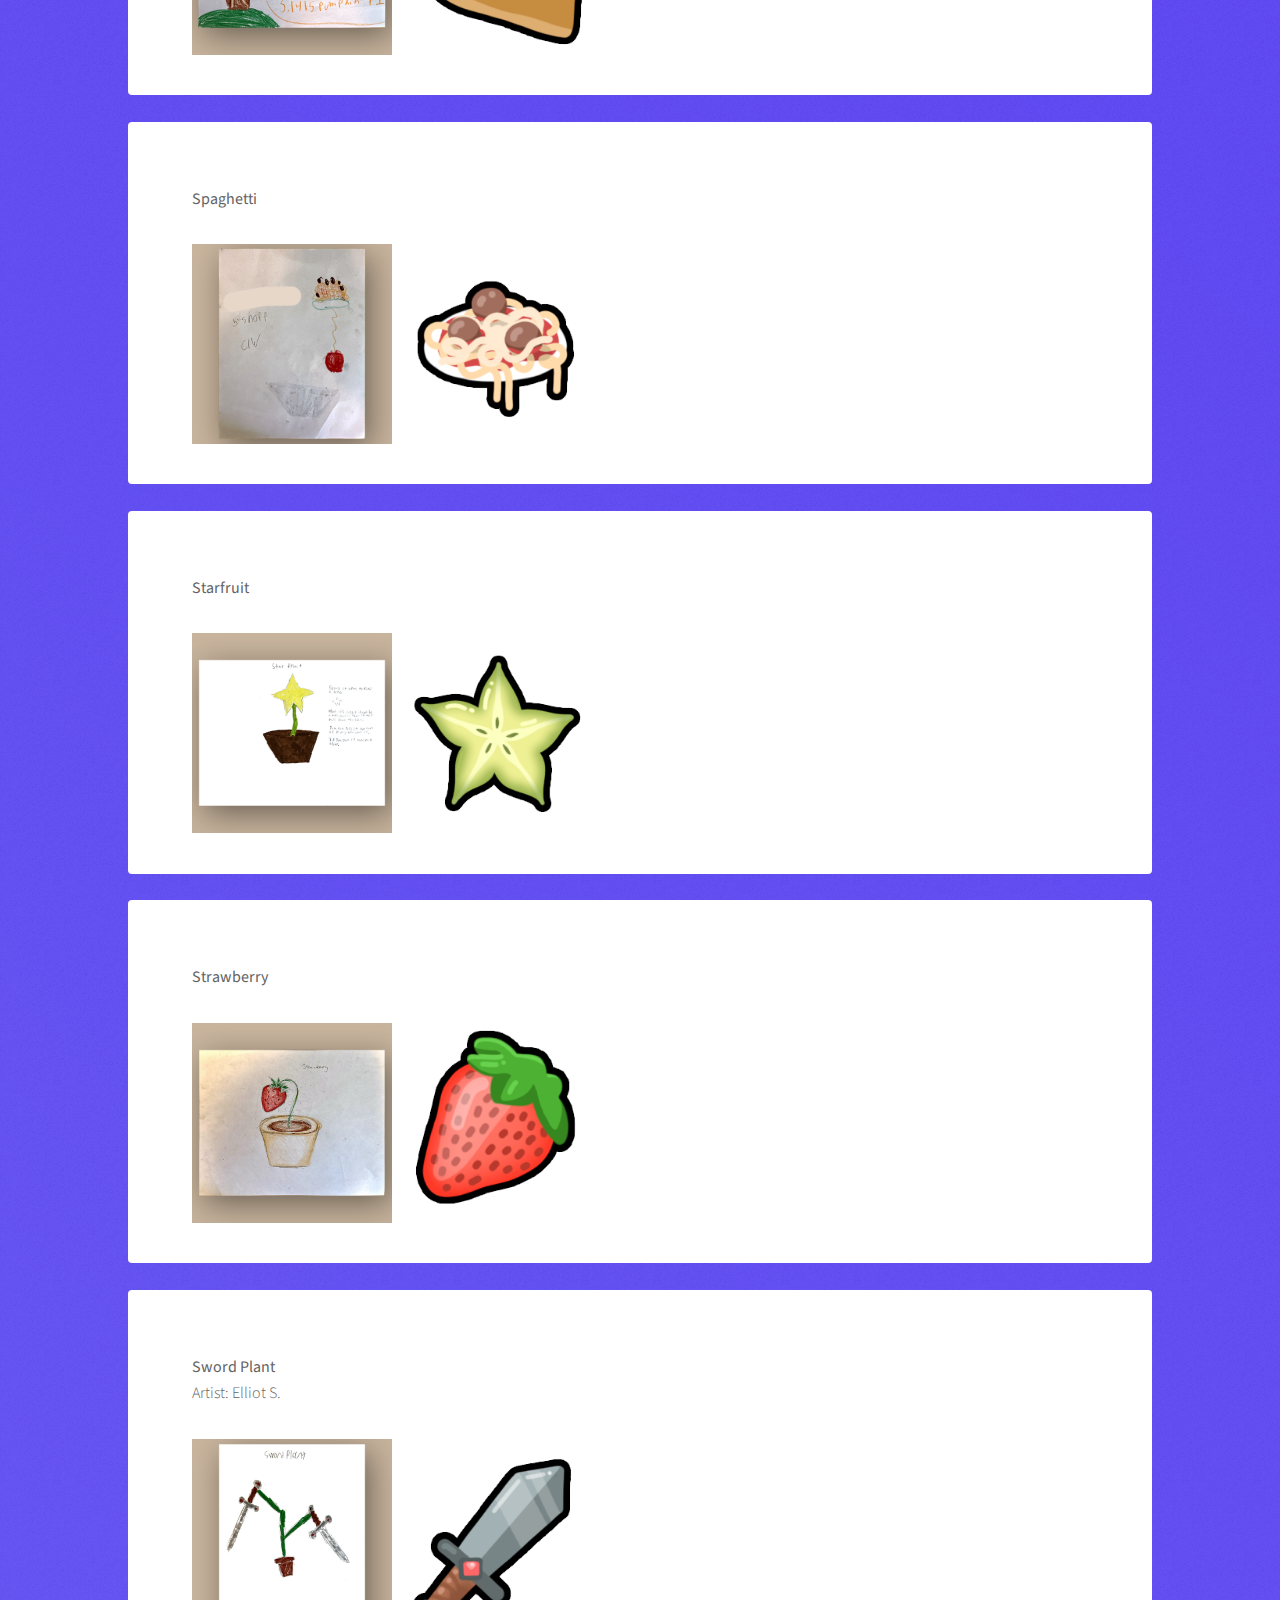
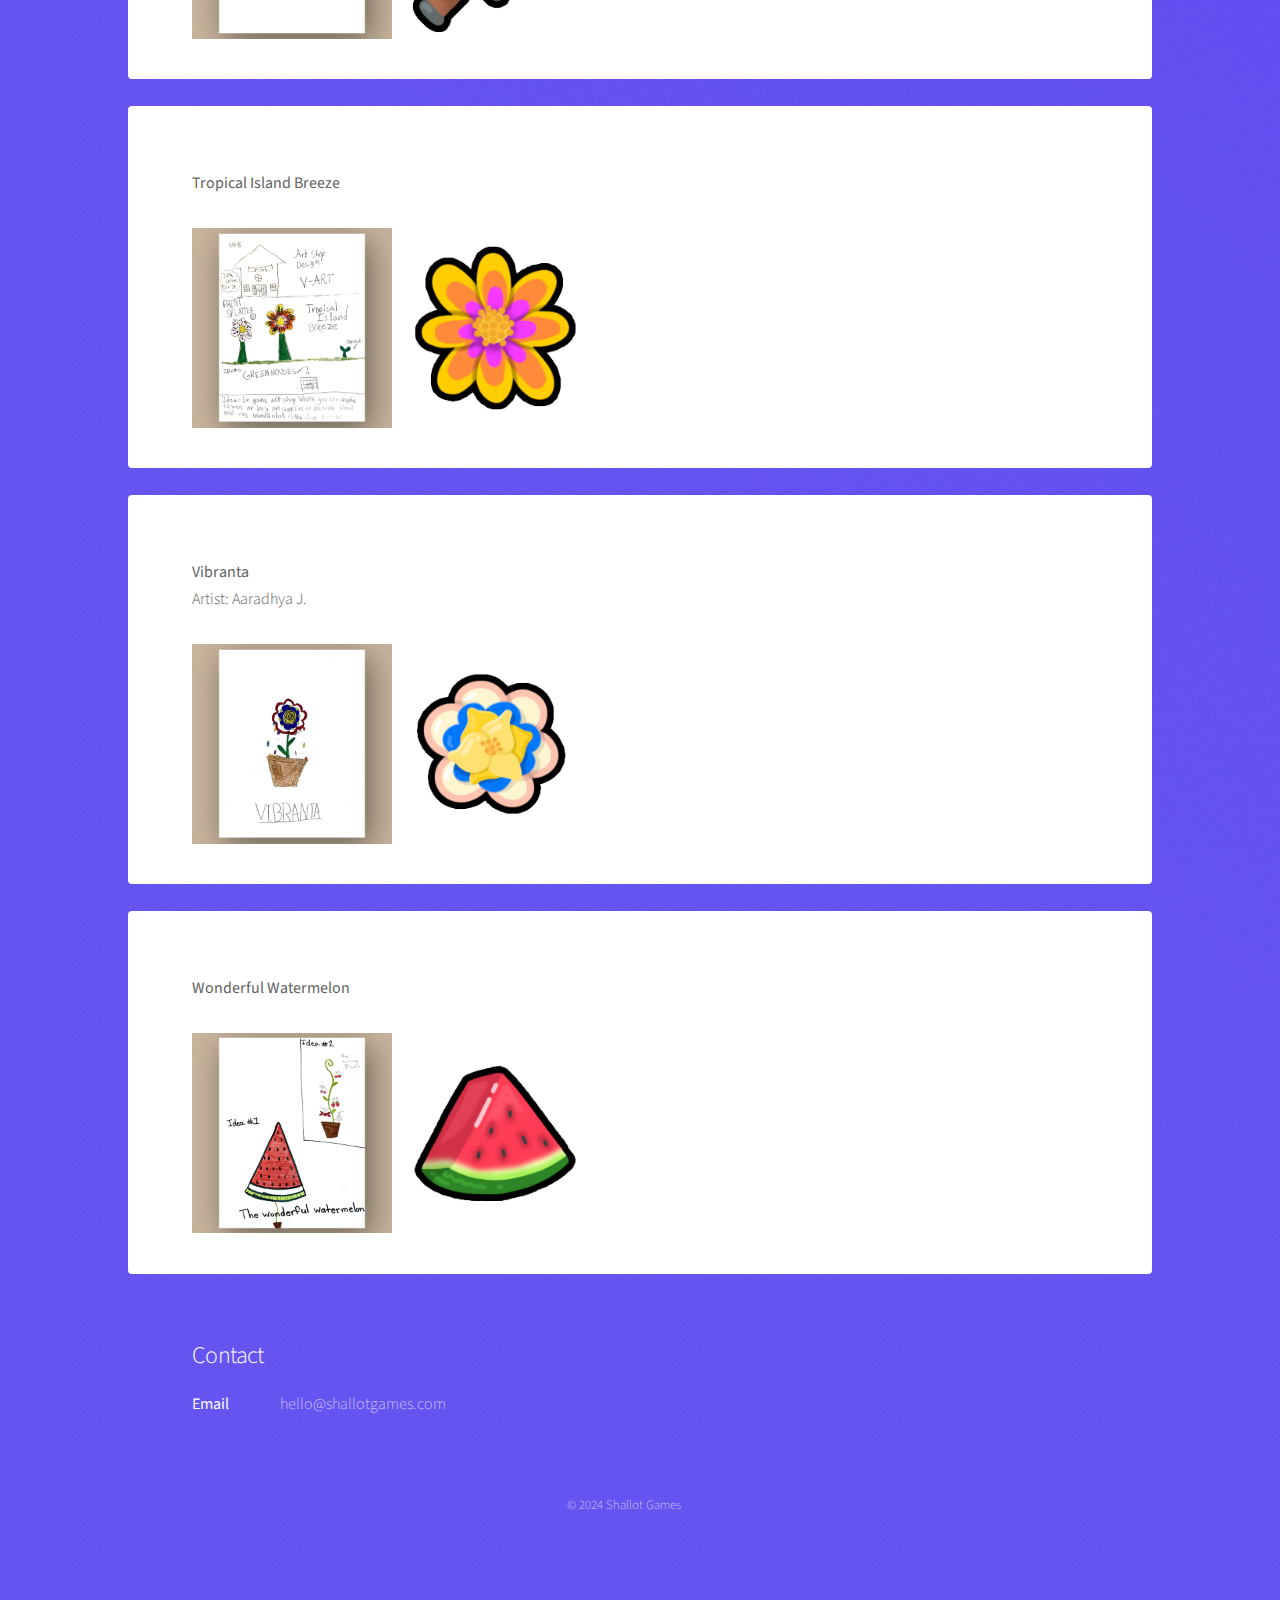
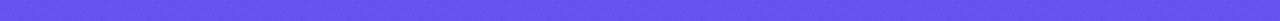
==== commit 7ba6d590: "Add artist credit" ====
--- a/conceptart.html
+++ b/conceptart.html
@@ -65,7 +65,7 @@
 
 				<div id="main" style="margin-top: 20pt;">
 					<section class="main">
-						<p><b>Funky Chip Cookie</b></p>
+						<p><b>Funky Chip Cookie</b><br>Artist: Israh S.</p>
 						<a href="images/ConceptArt/4.png"><img src="images/ConceptArt/4.png" width=200></a>
 						<a href="images/ArtRenders/Cookie.png"><img src="images/ArtRenders/Cookie.png" width=200></a>
 					</section>
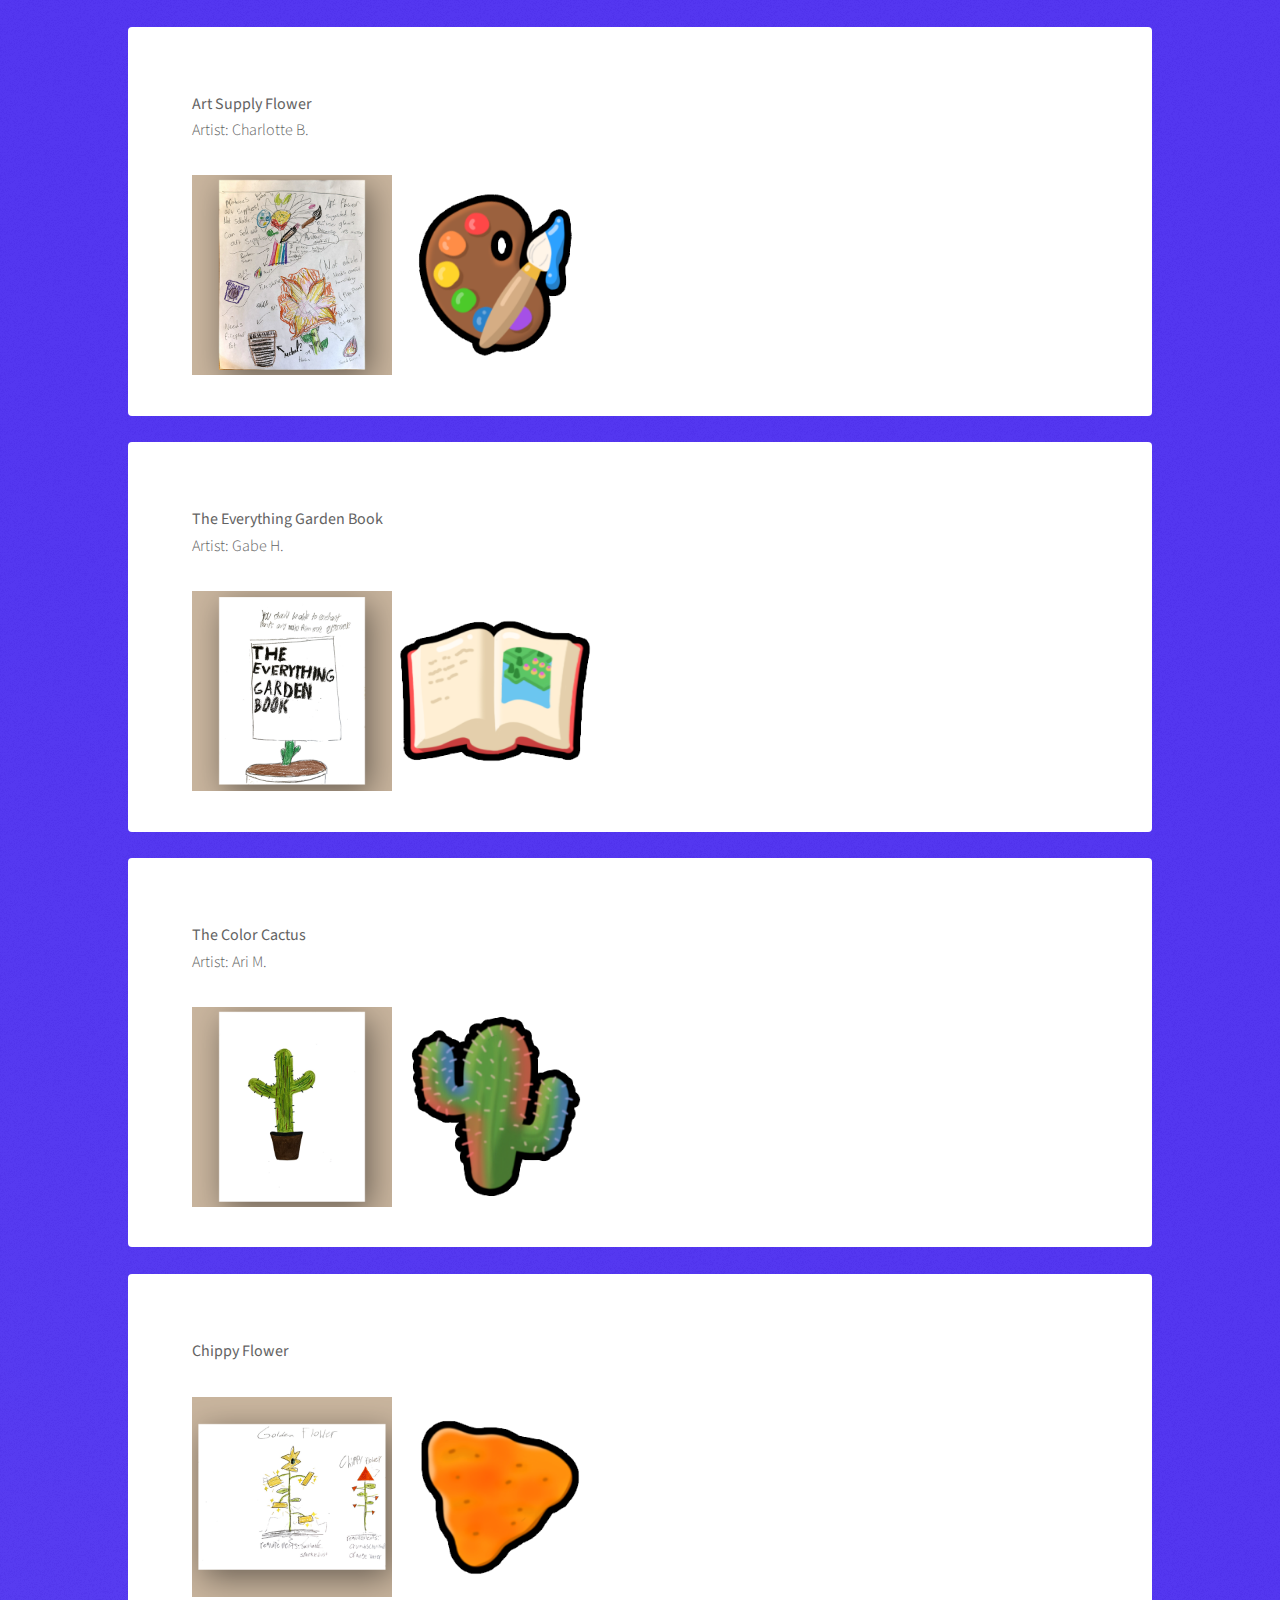
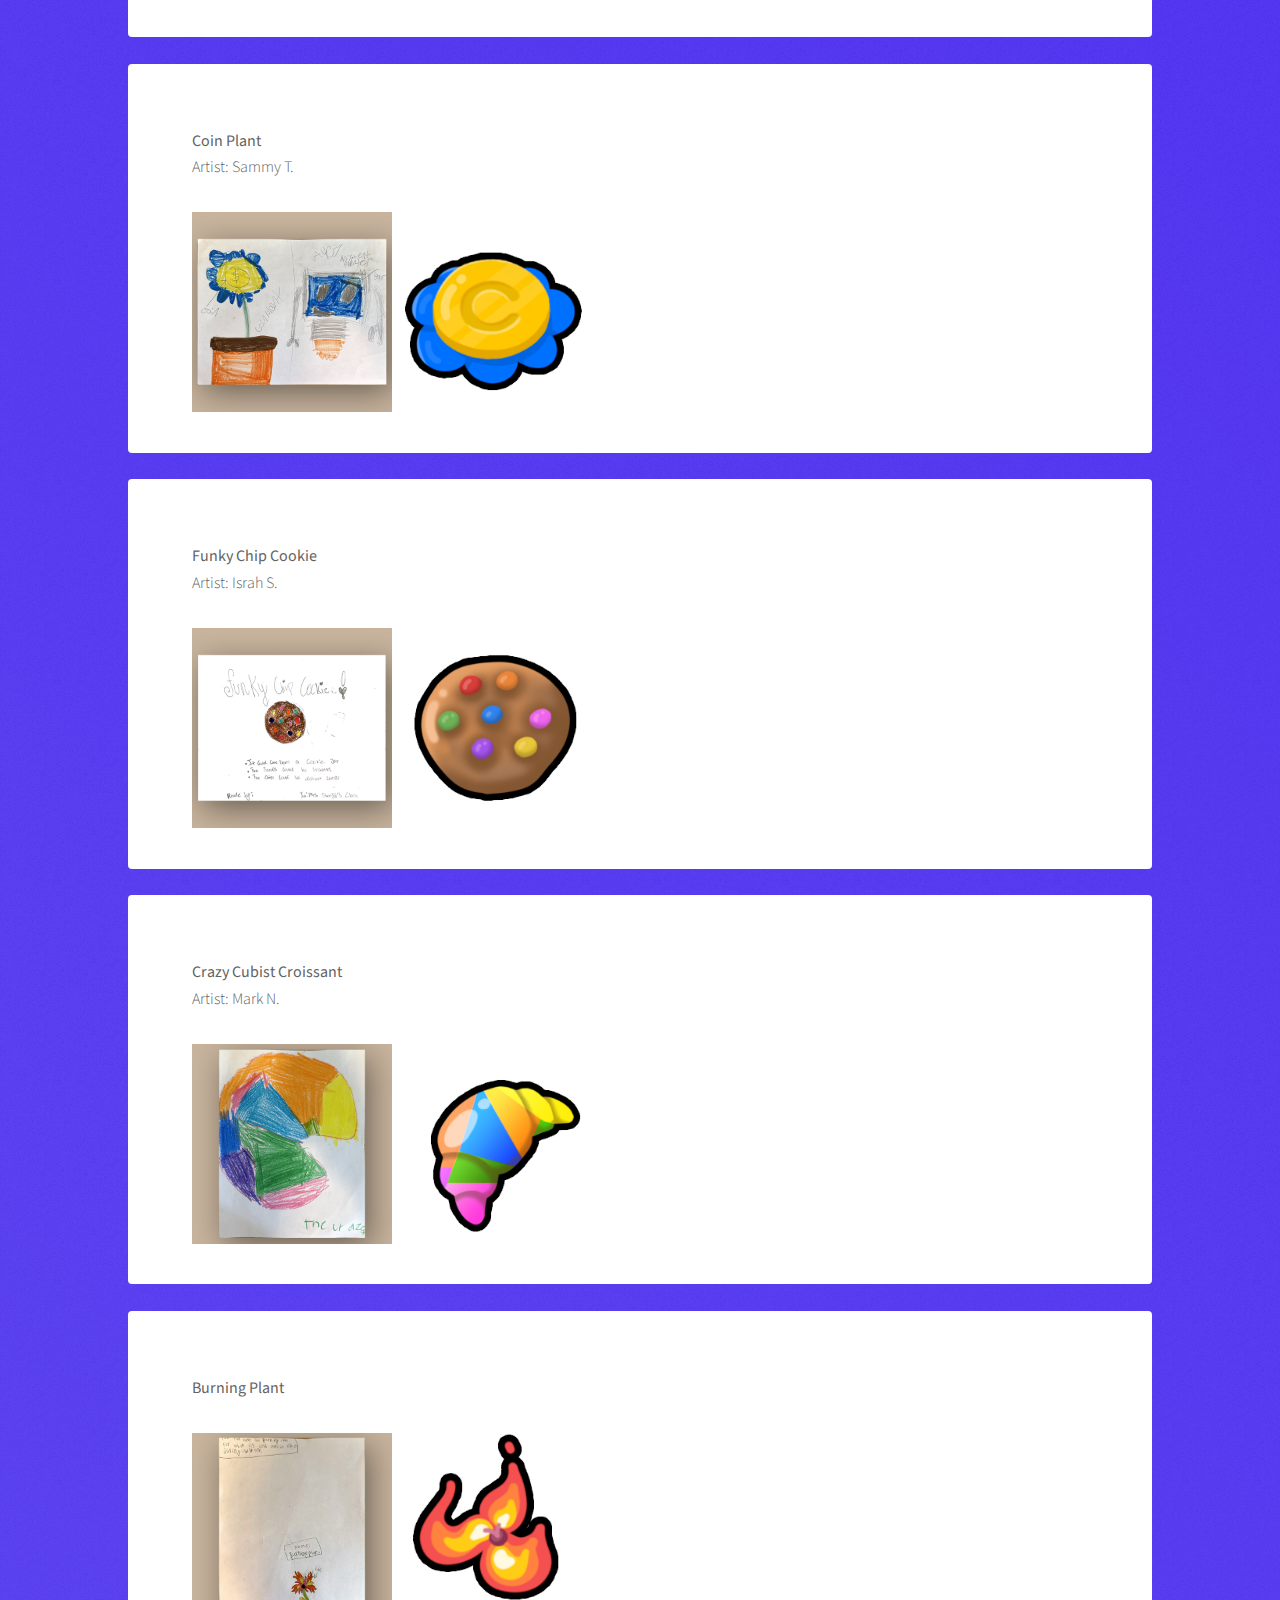
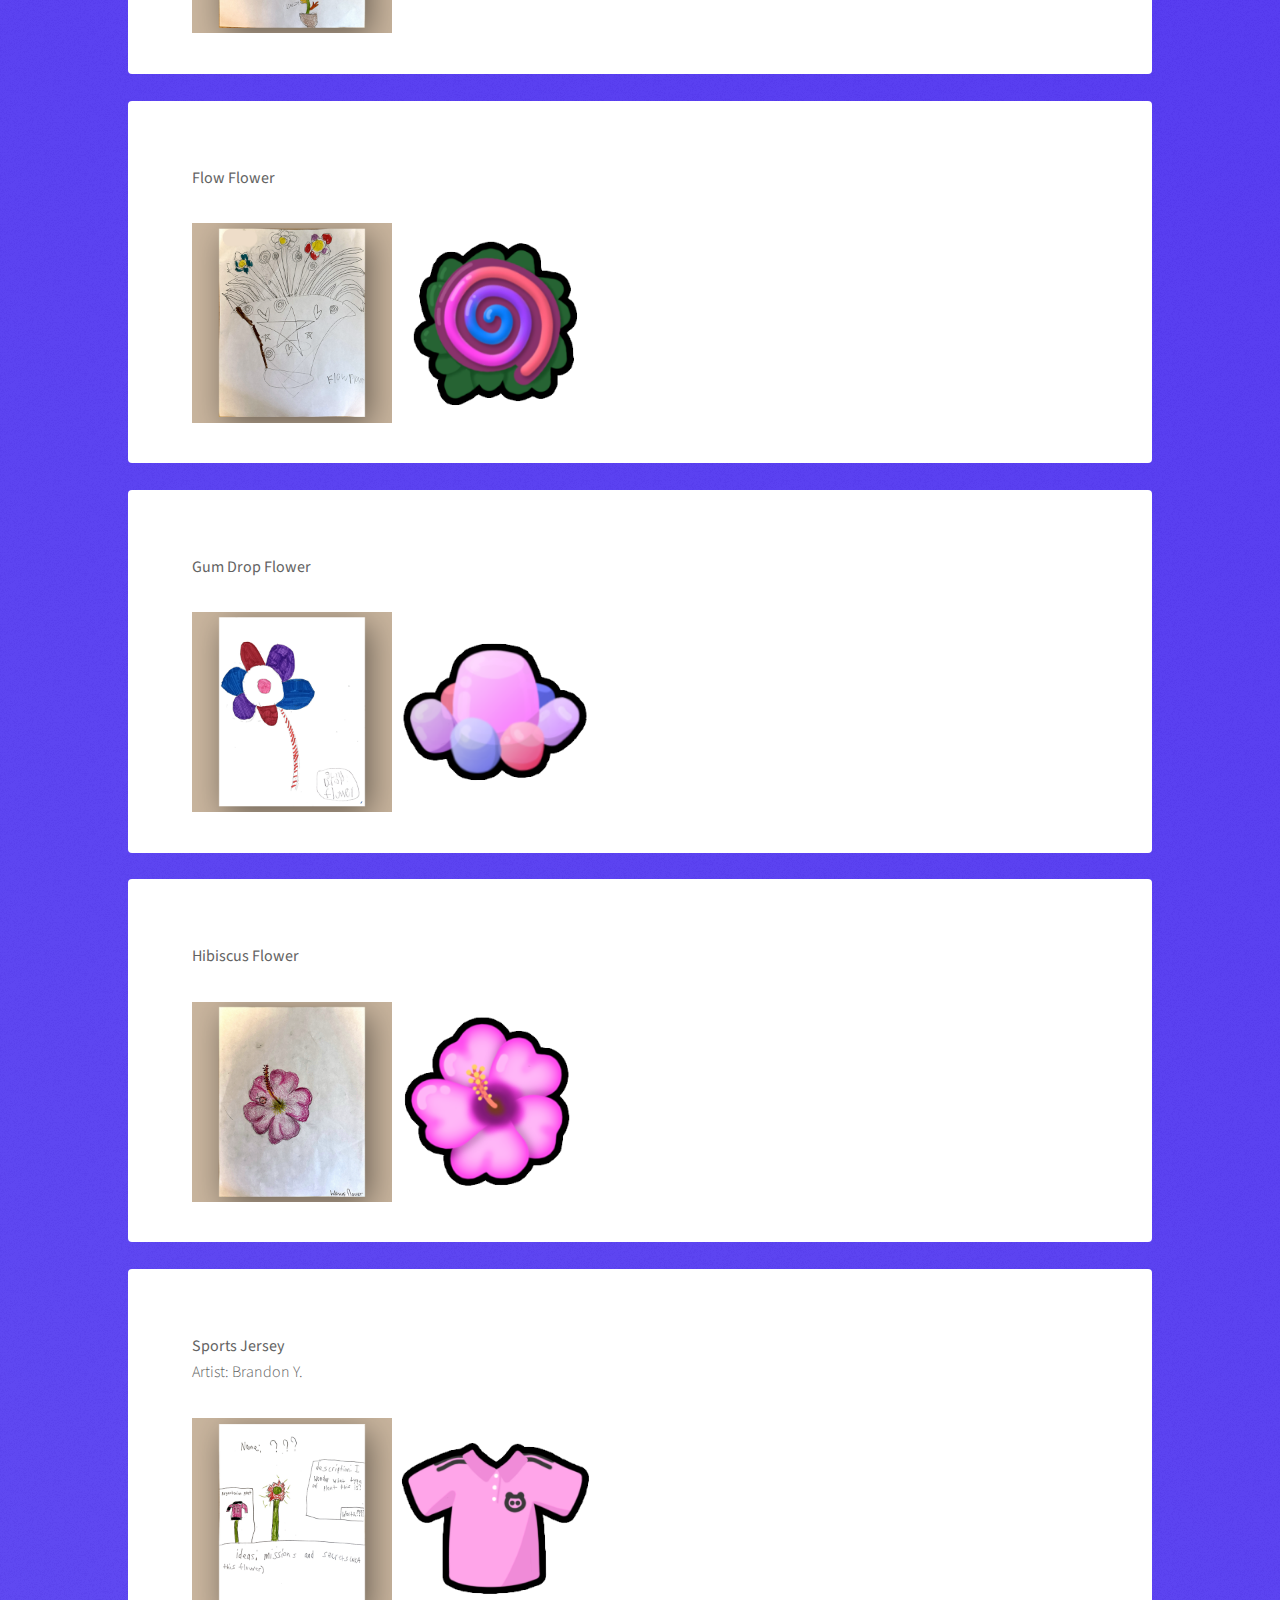
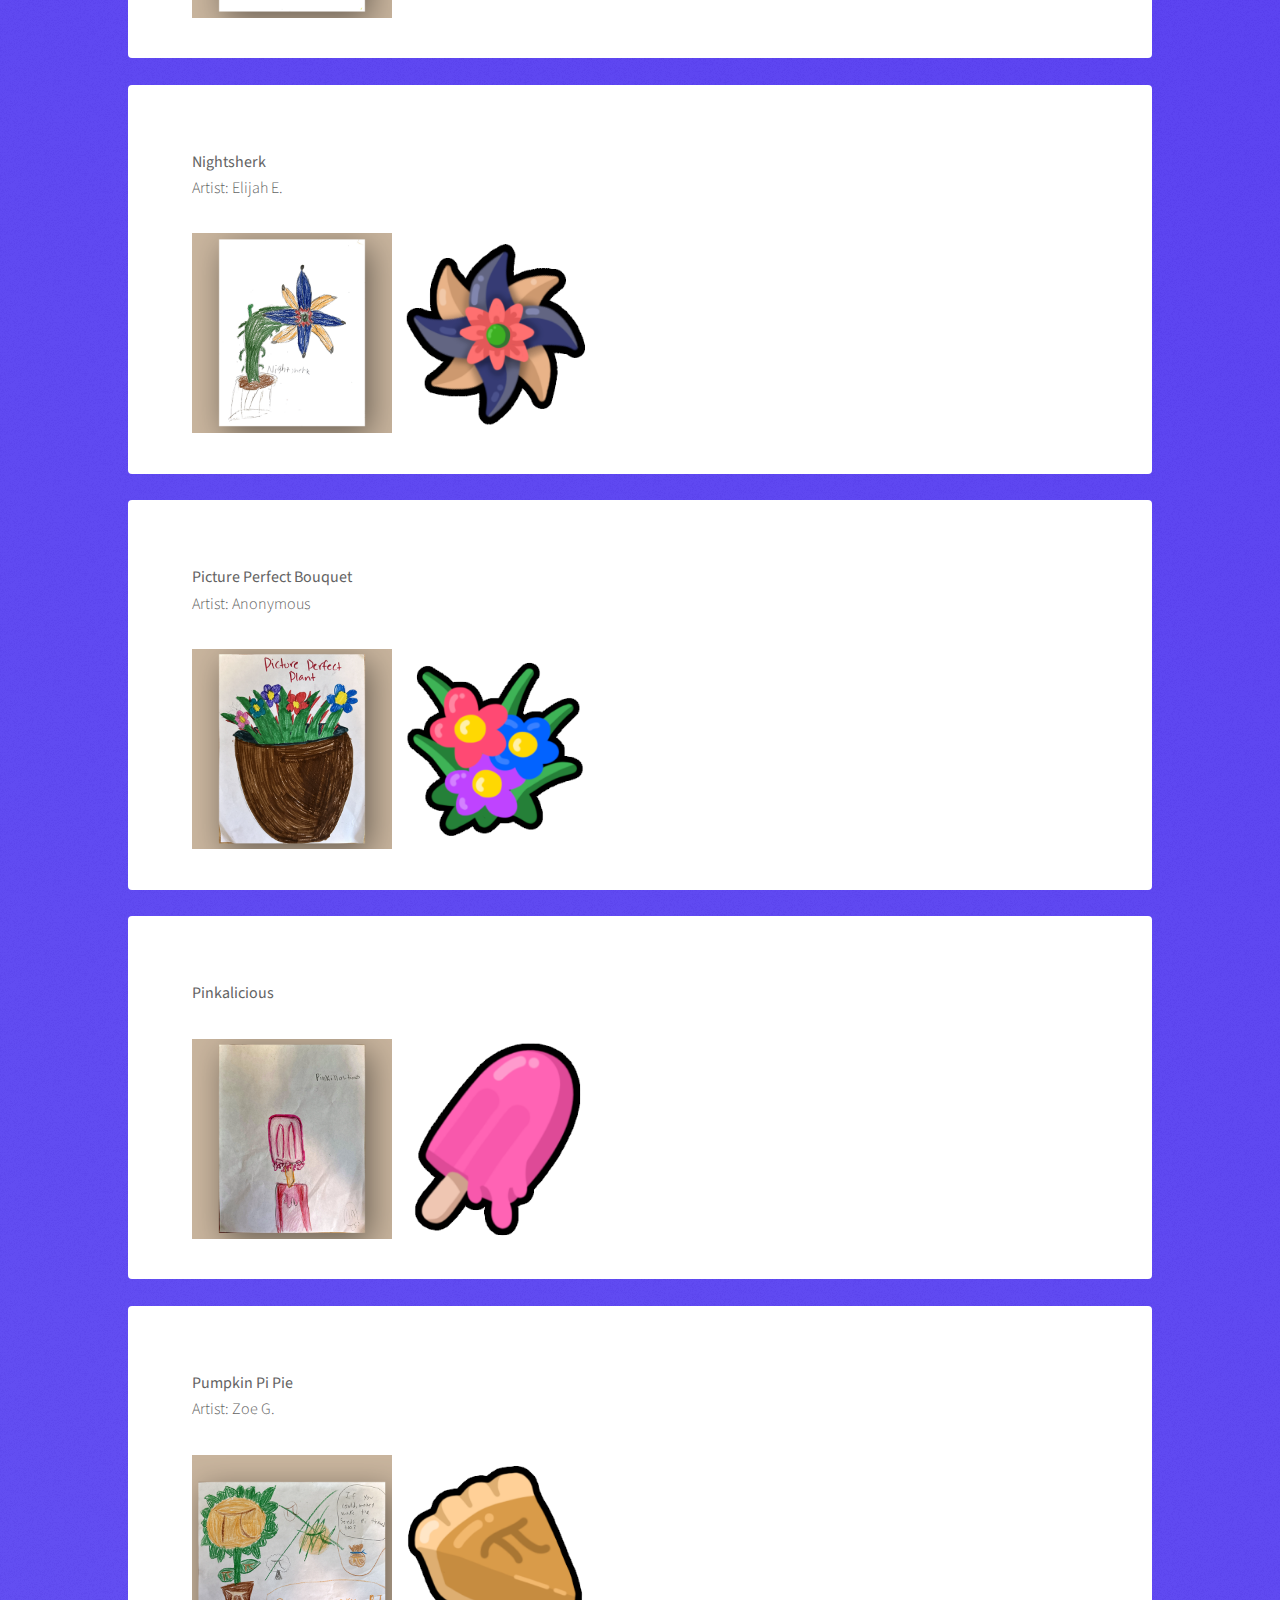
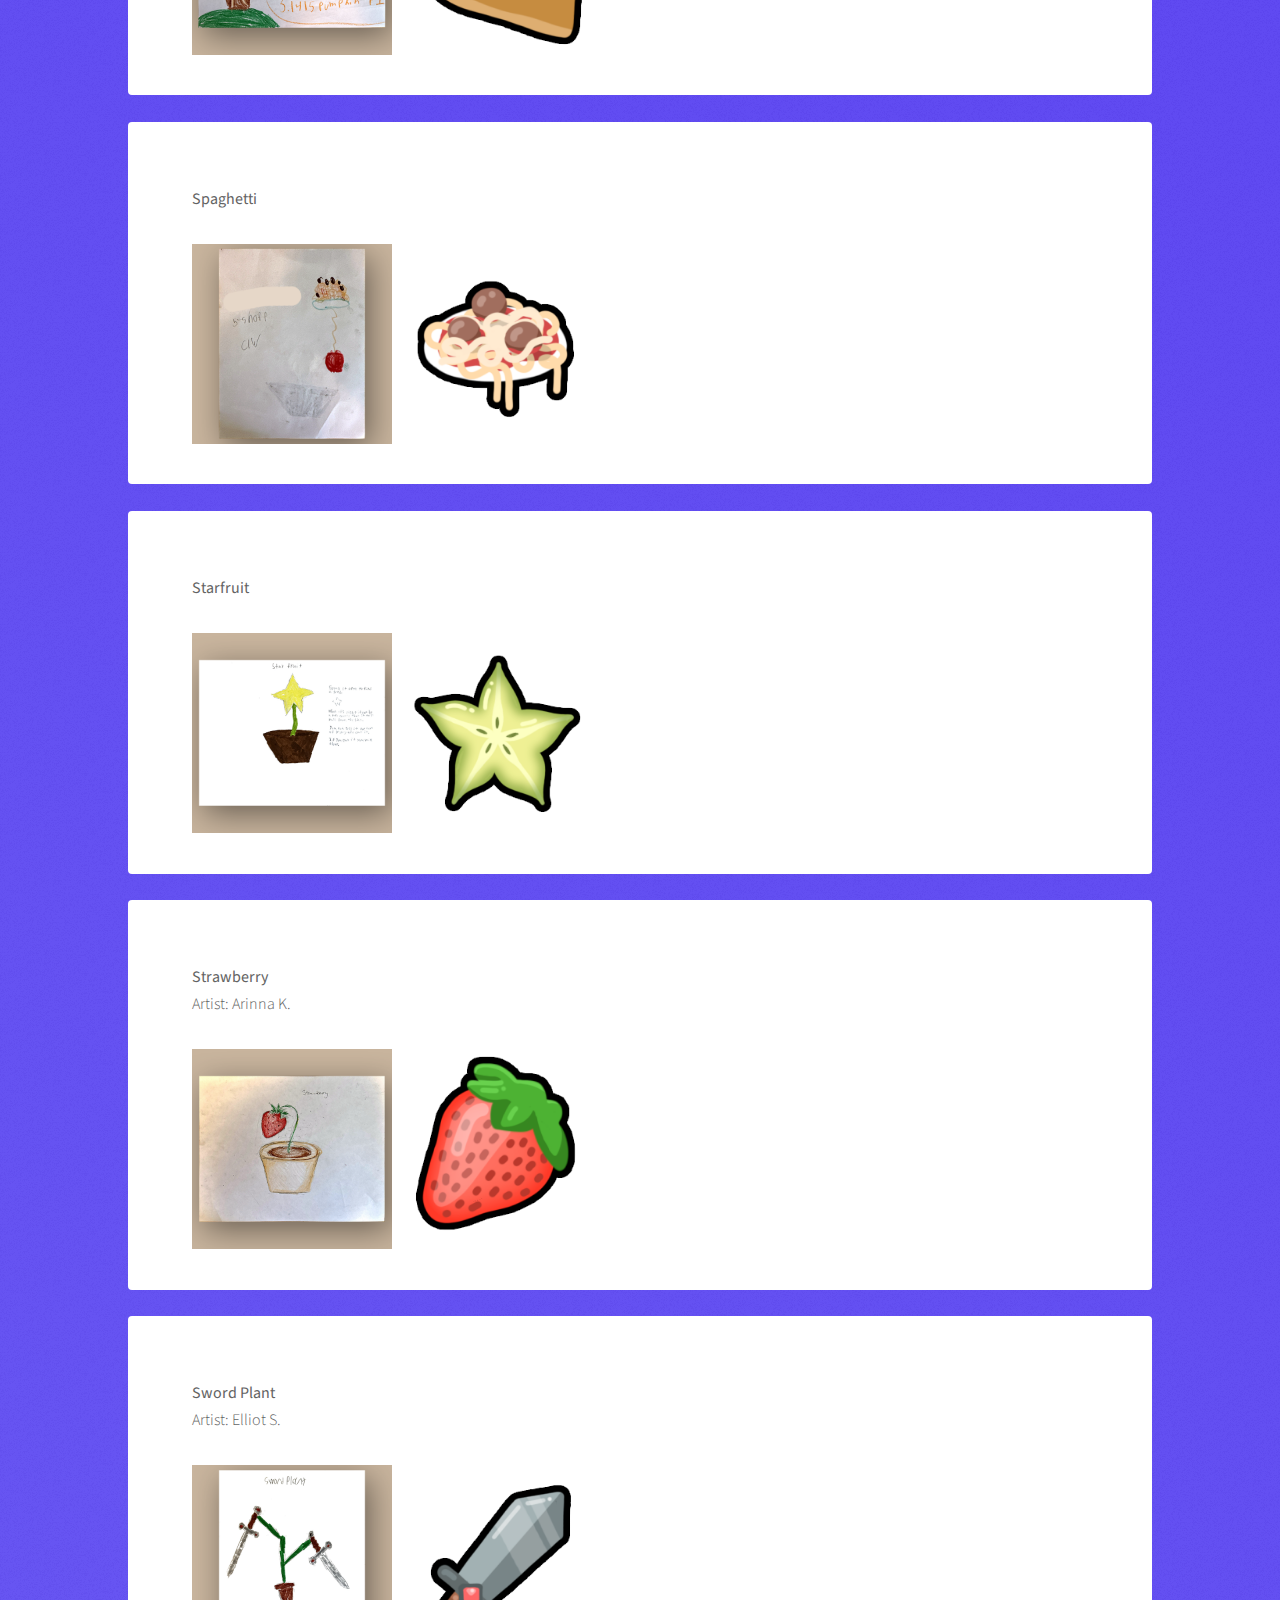
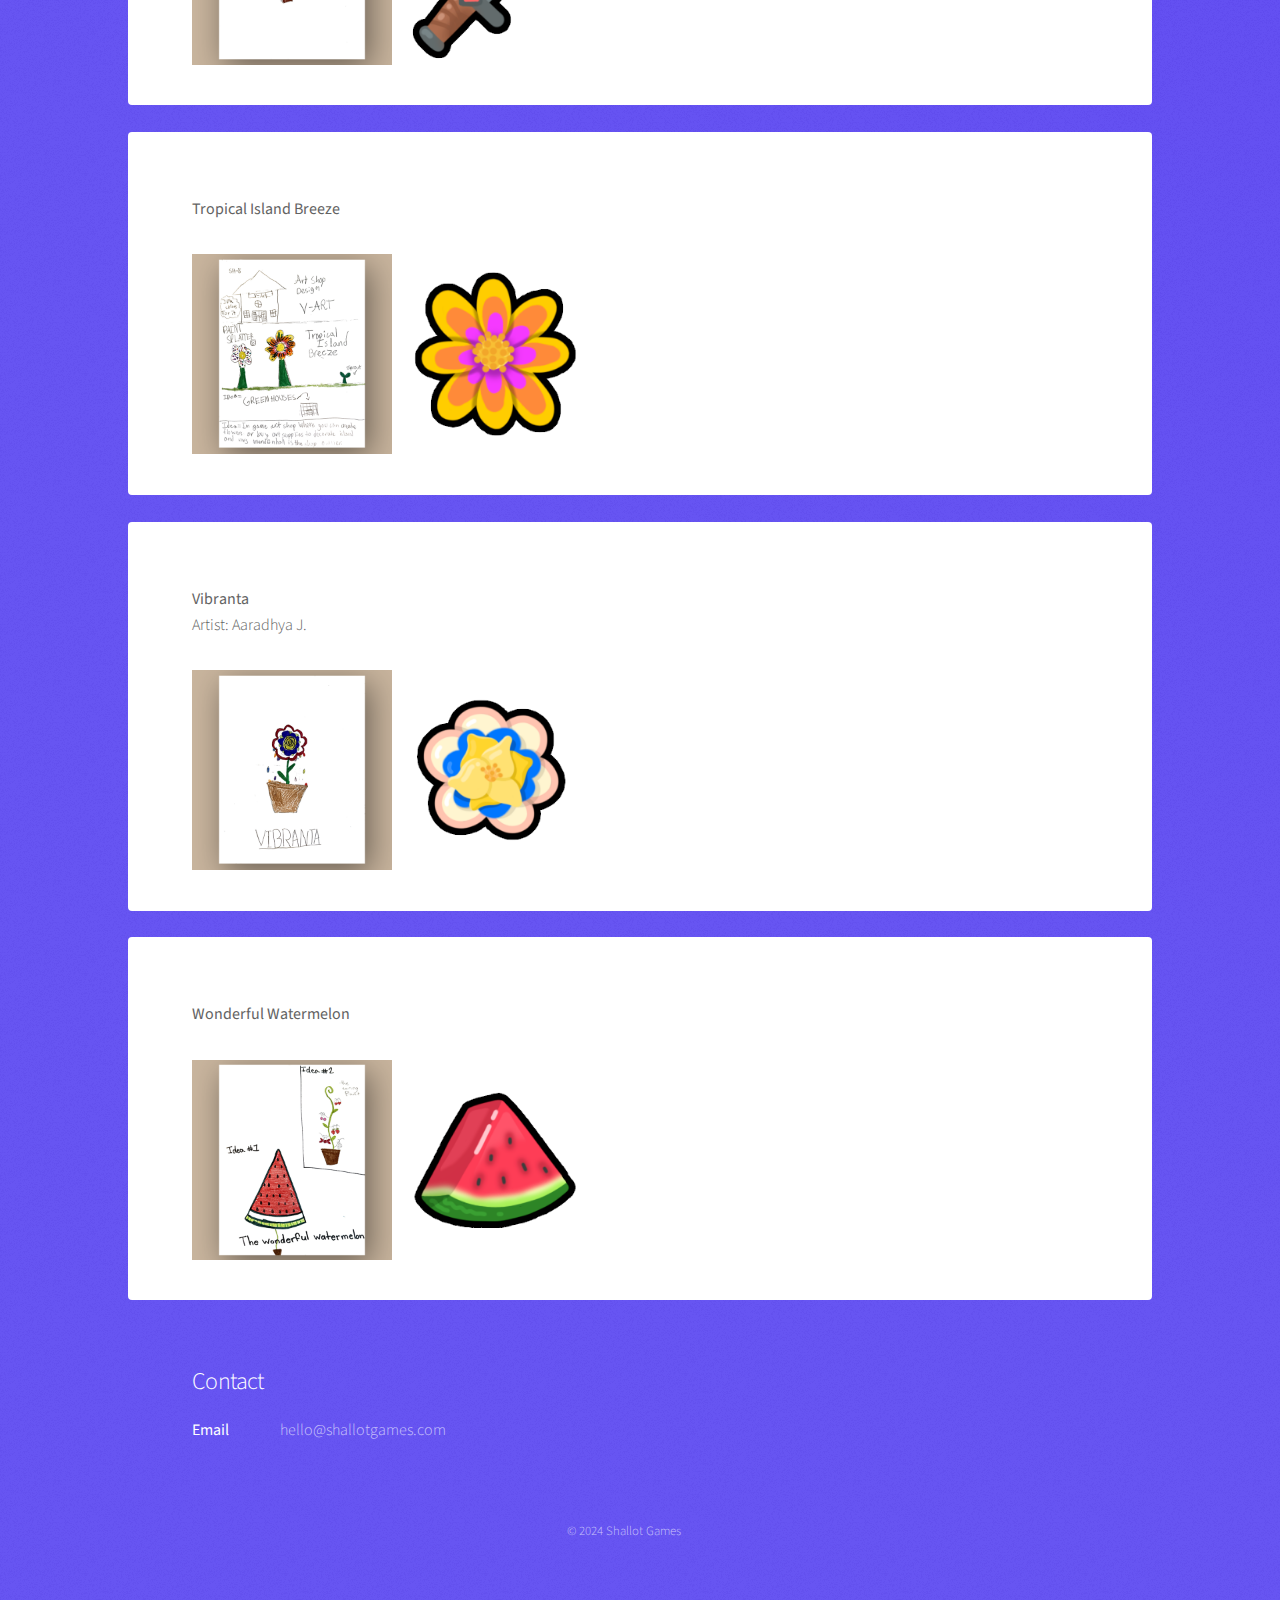
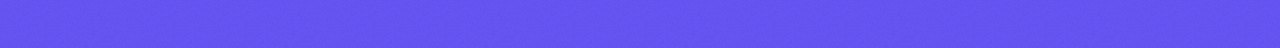
==== commit 173d29e8: "Artist update" ====
--- a/conceptart.html
+++ b/conceptart.html
@@ -179,7 +179,7 @@
 
 				<div id="main" style="margin-top: 20pt;">
 					<section class="main">
-						<p><b>Strawberry</b></p>
+						<p><b>Strawberry</b><br>Artist: Arinna K.</p>
 						<a href="images/ConceptArt/1.png"><img src="images/ConceptArt/1.png" width=200></a>
 						<a href="images/ArtRenders/Strawberry.png"><img src="images/ArtRenders/Strawberry.png" width=200></a>
 					</section>
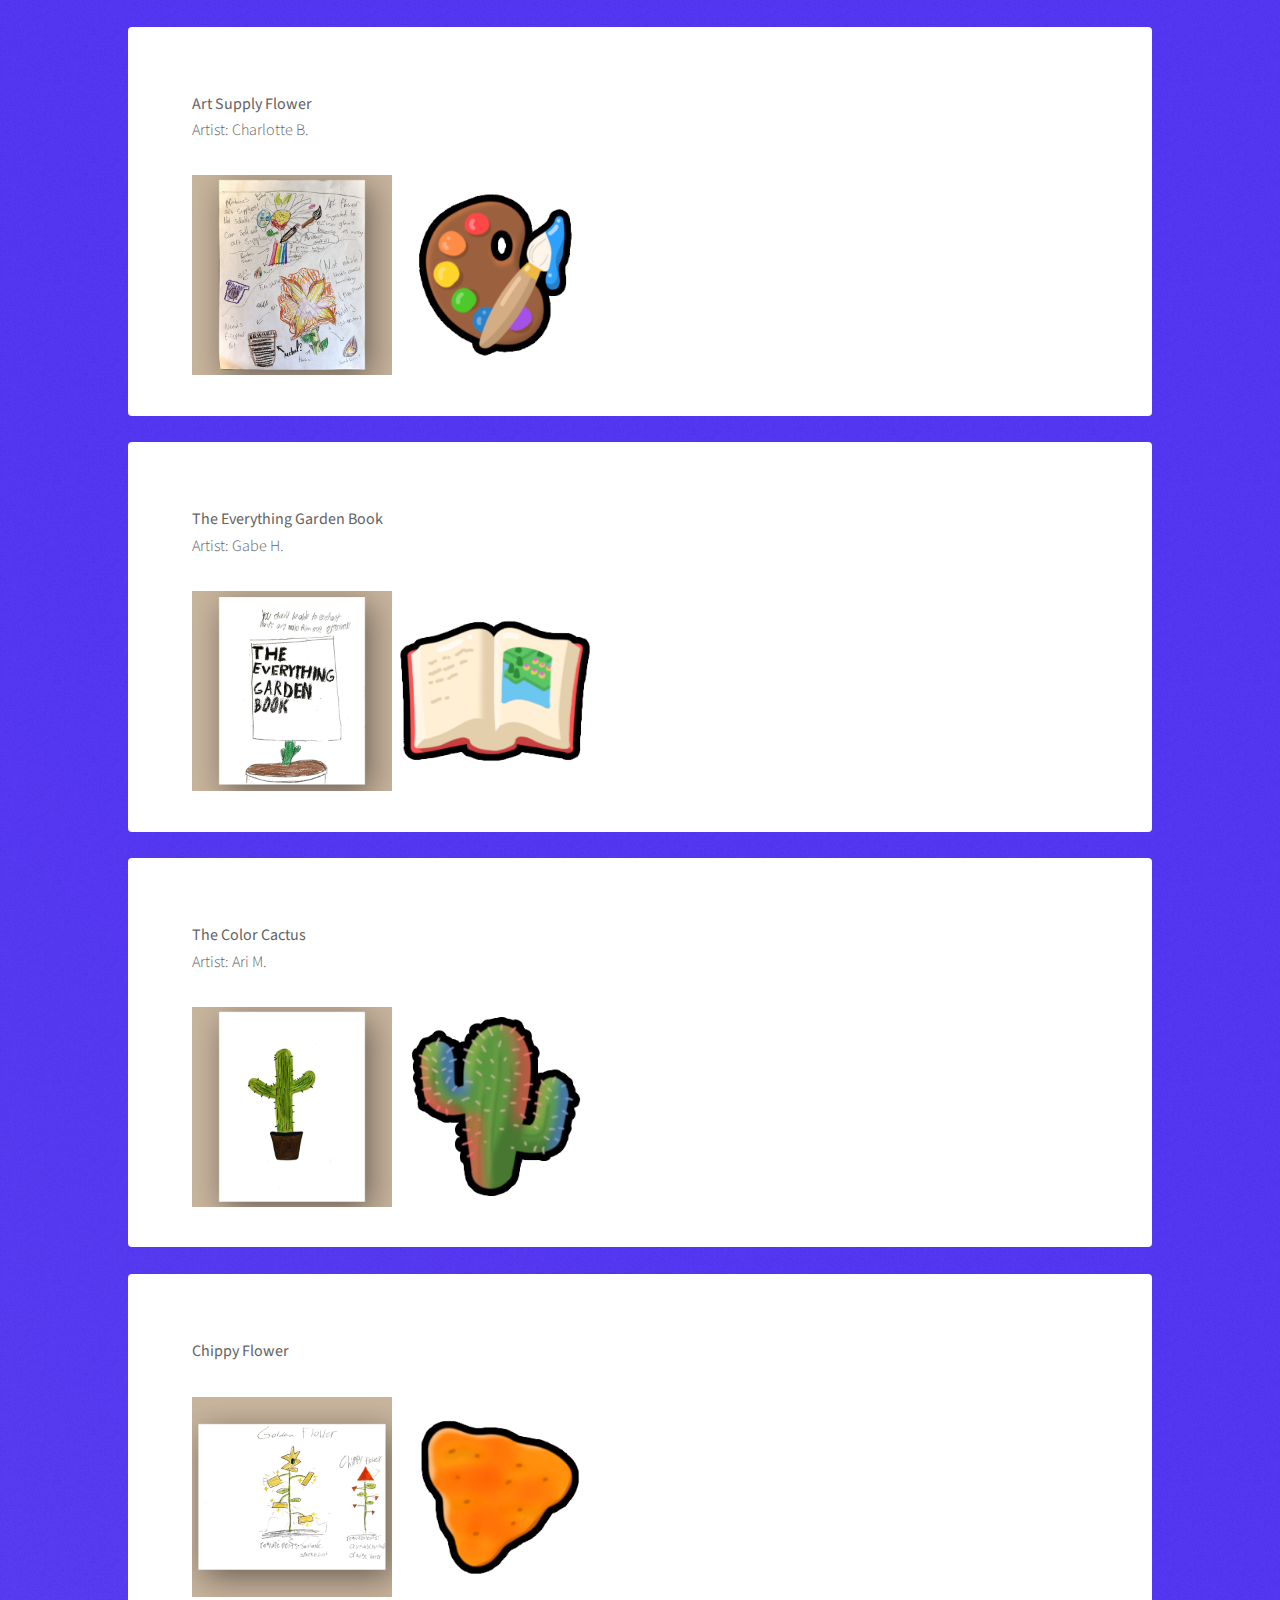
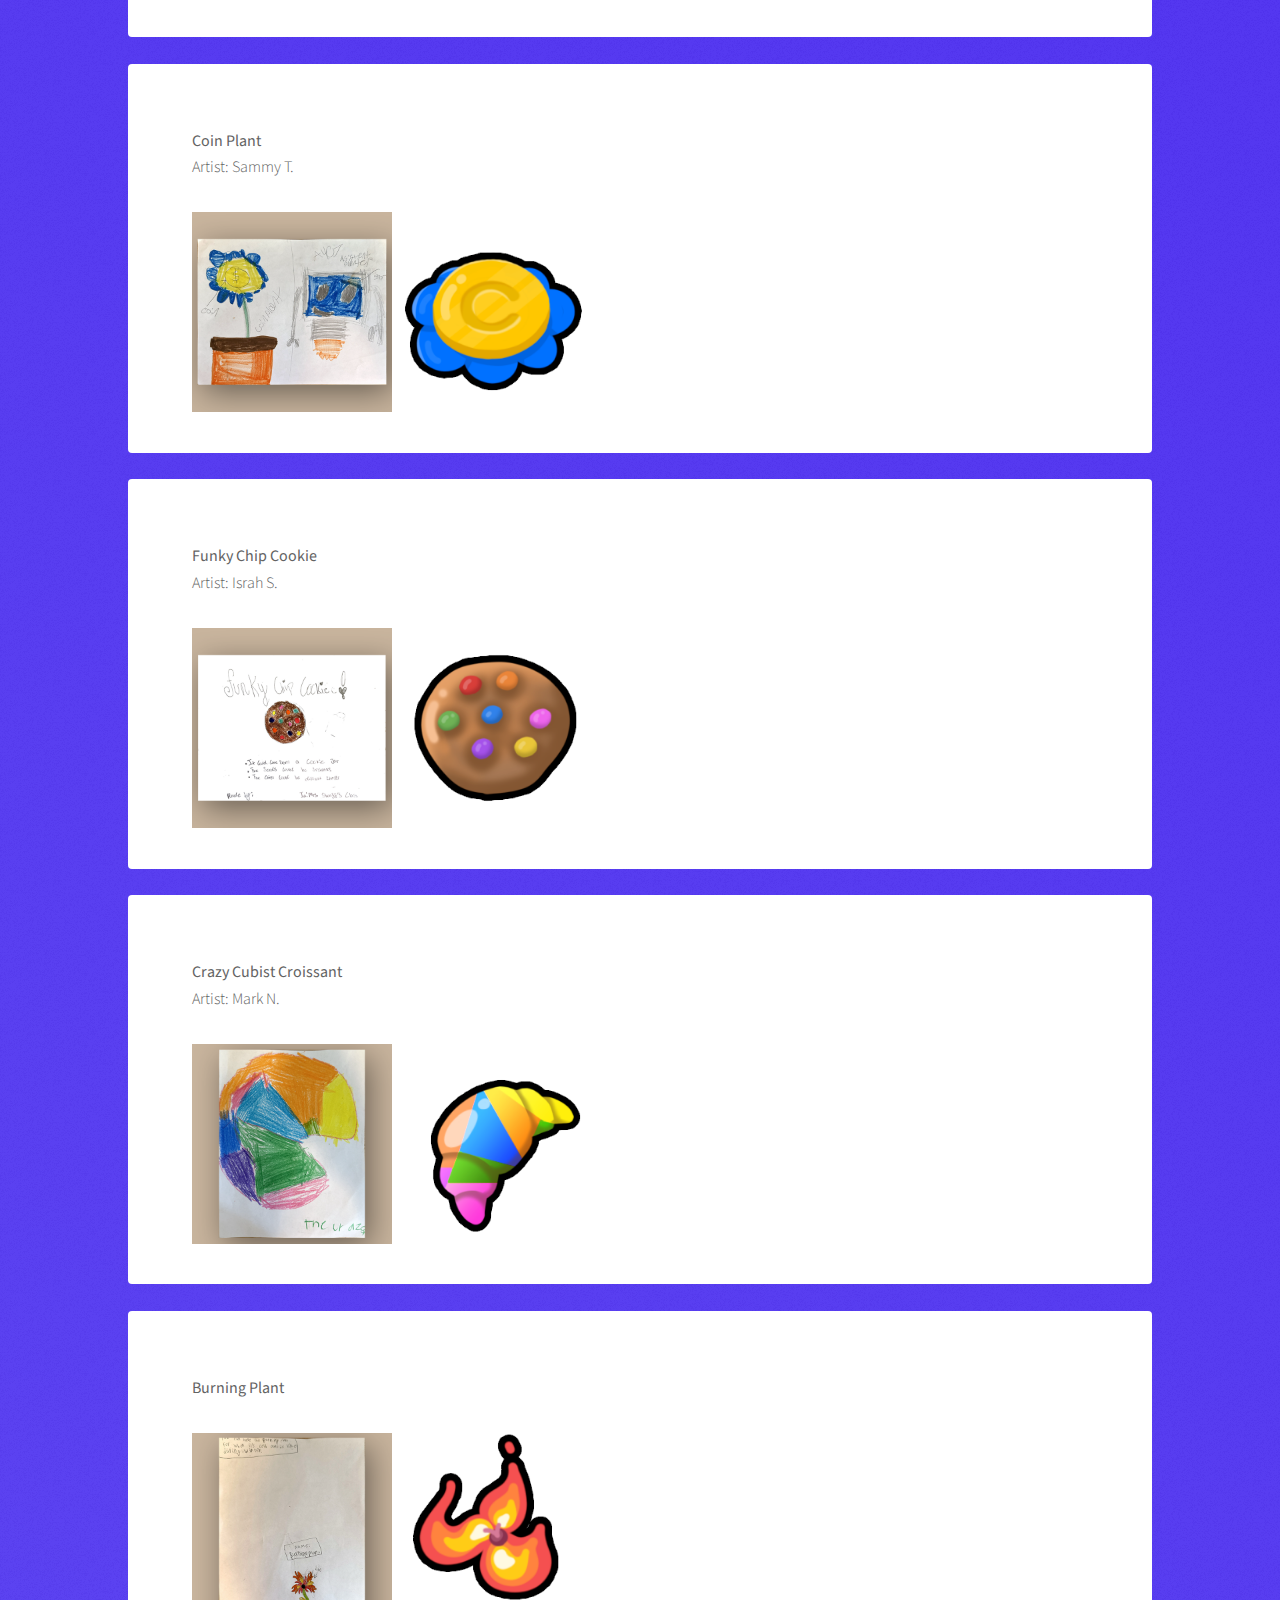
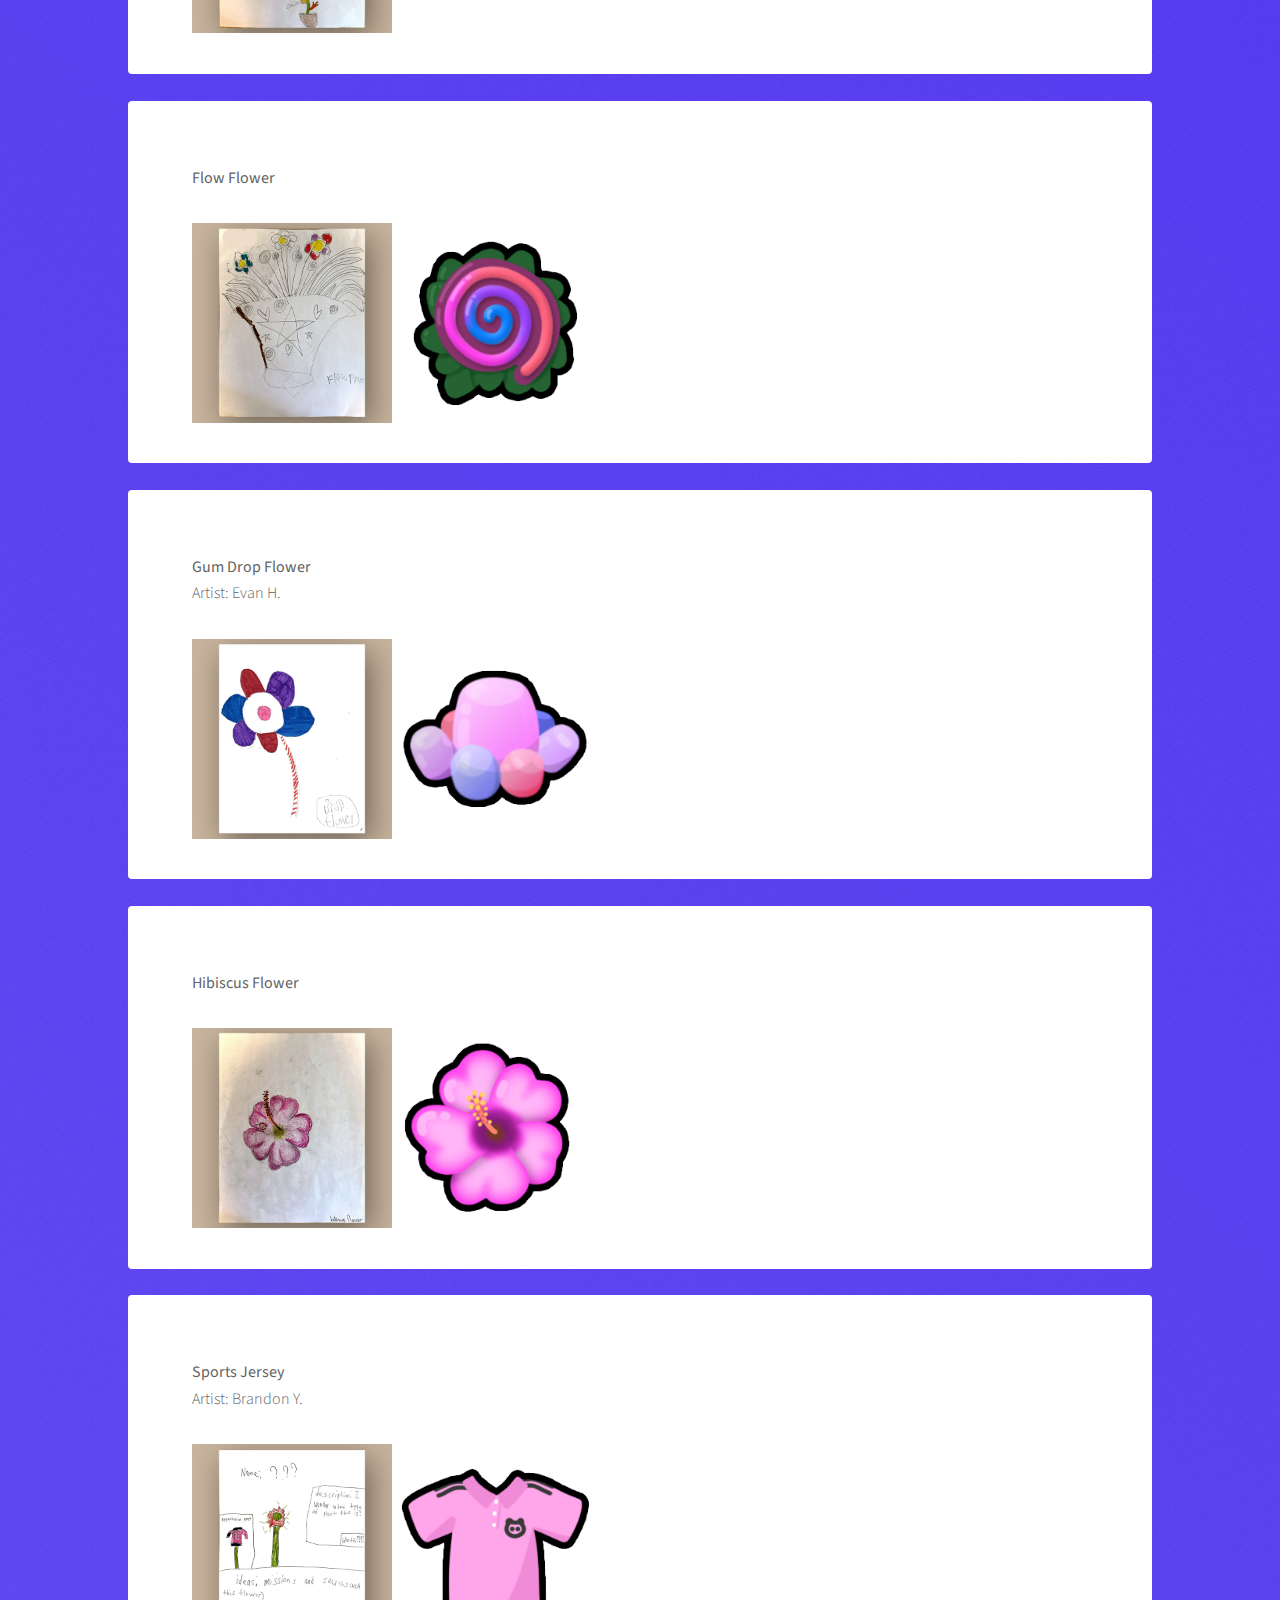
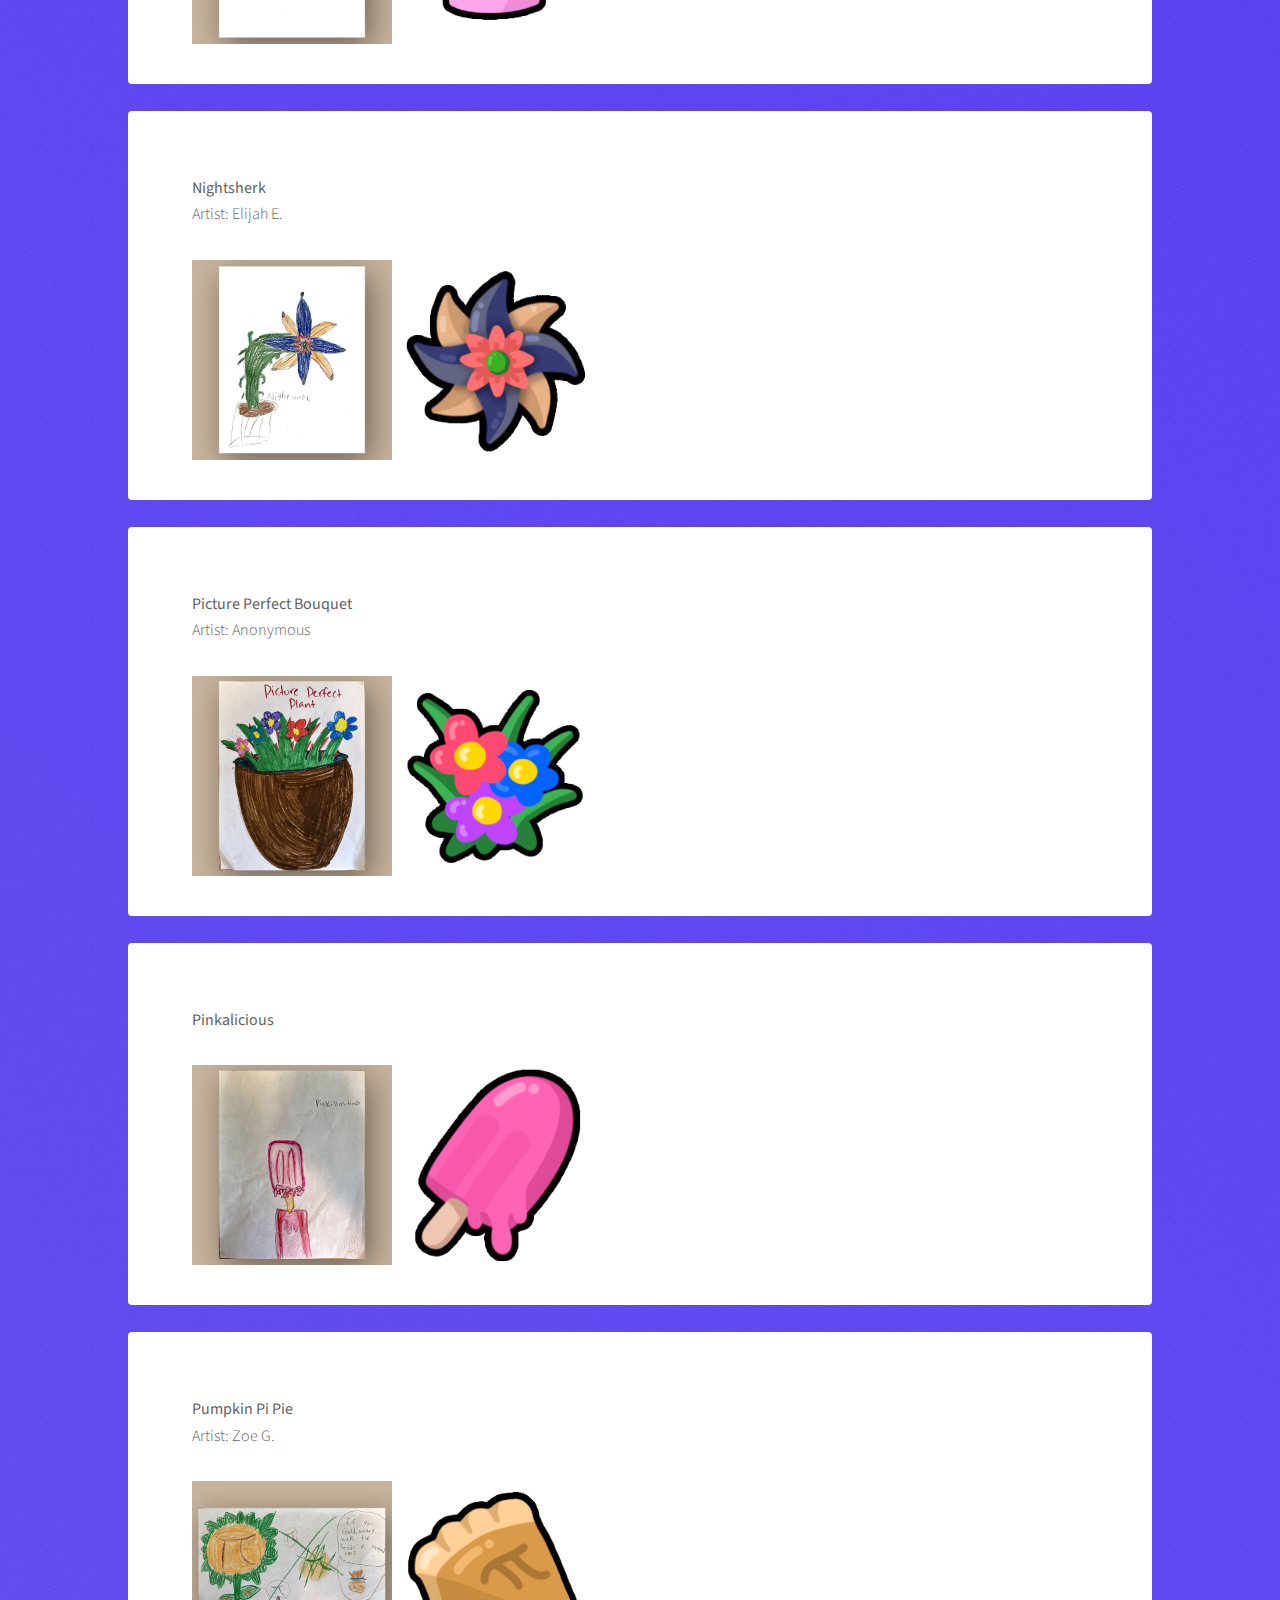
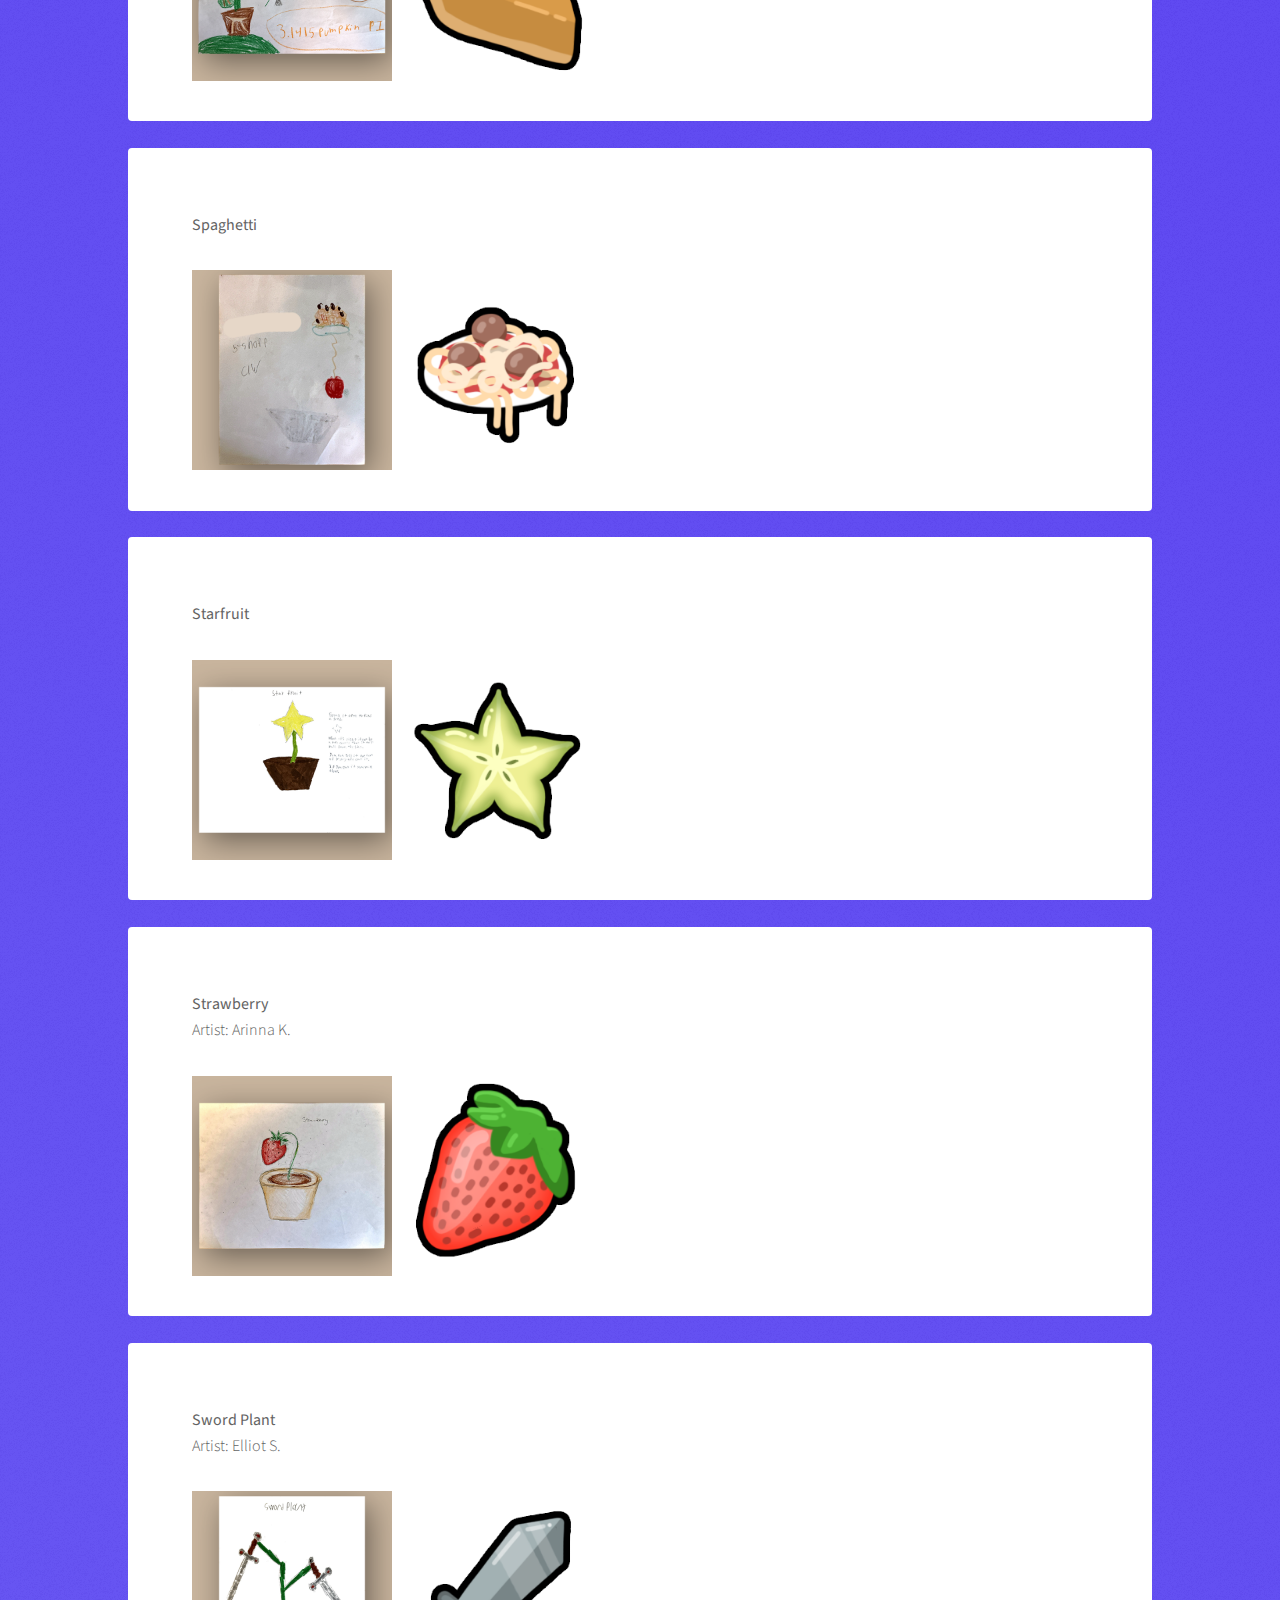
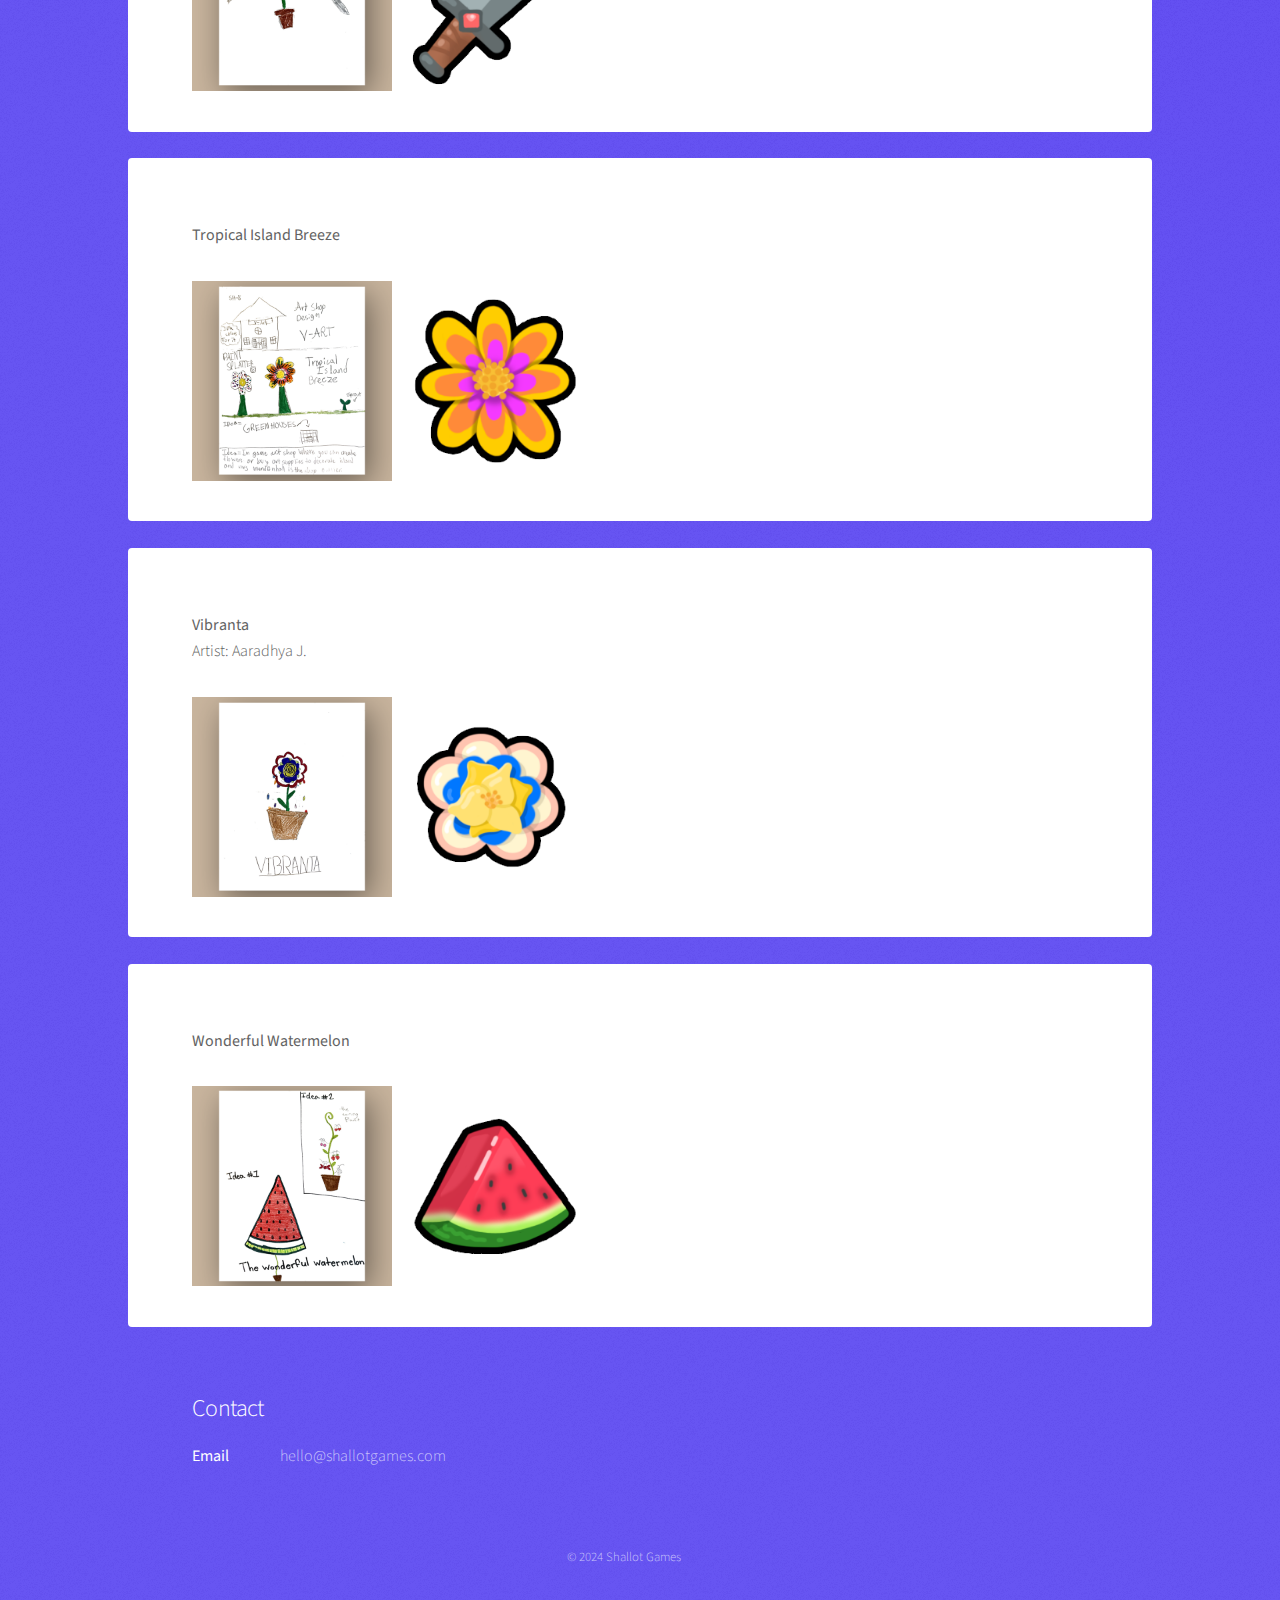
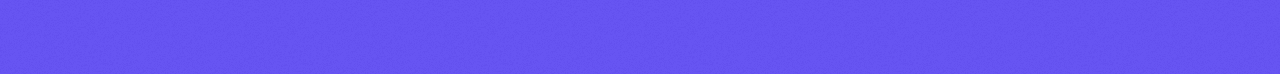
==== commit 9df589ac: "Add credits" ====
--- a/conceptart.html
+++ b/conceptart.html
@@ -97,7 +97,7 @@
 
 				<div id="main" style="margin-top: 20pt;">
 					<section class="main">
-						<p><b>Gum Drop Flower</b></p>
+						<p><b>Gum Drop Flower</b><br>Artist: Evan H.</p>
 						<a href="images/ConceptArt/20.png"><img src="images/ConceptArt/20.png" width=200></a>
 						<a href="images/ArtRenders/GumDrop.png"><img src="images/ArtRenders/GumDrop.png" width=200></a>
 					</section>
